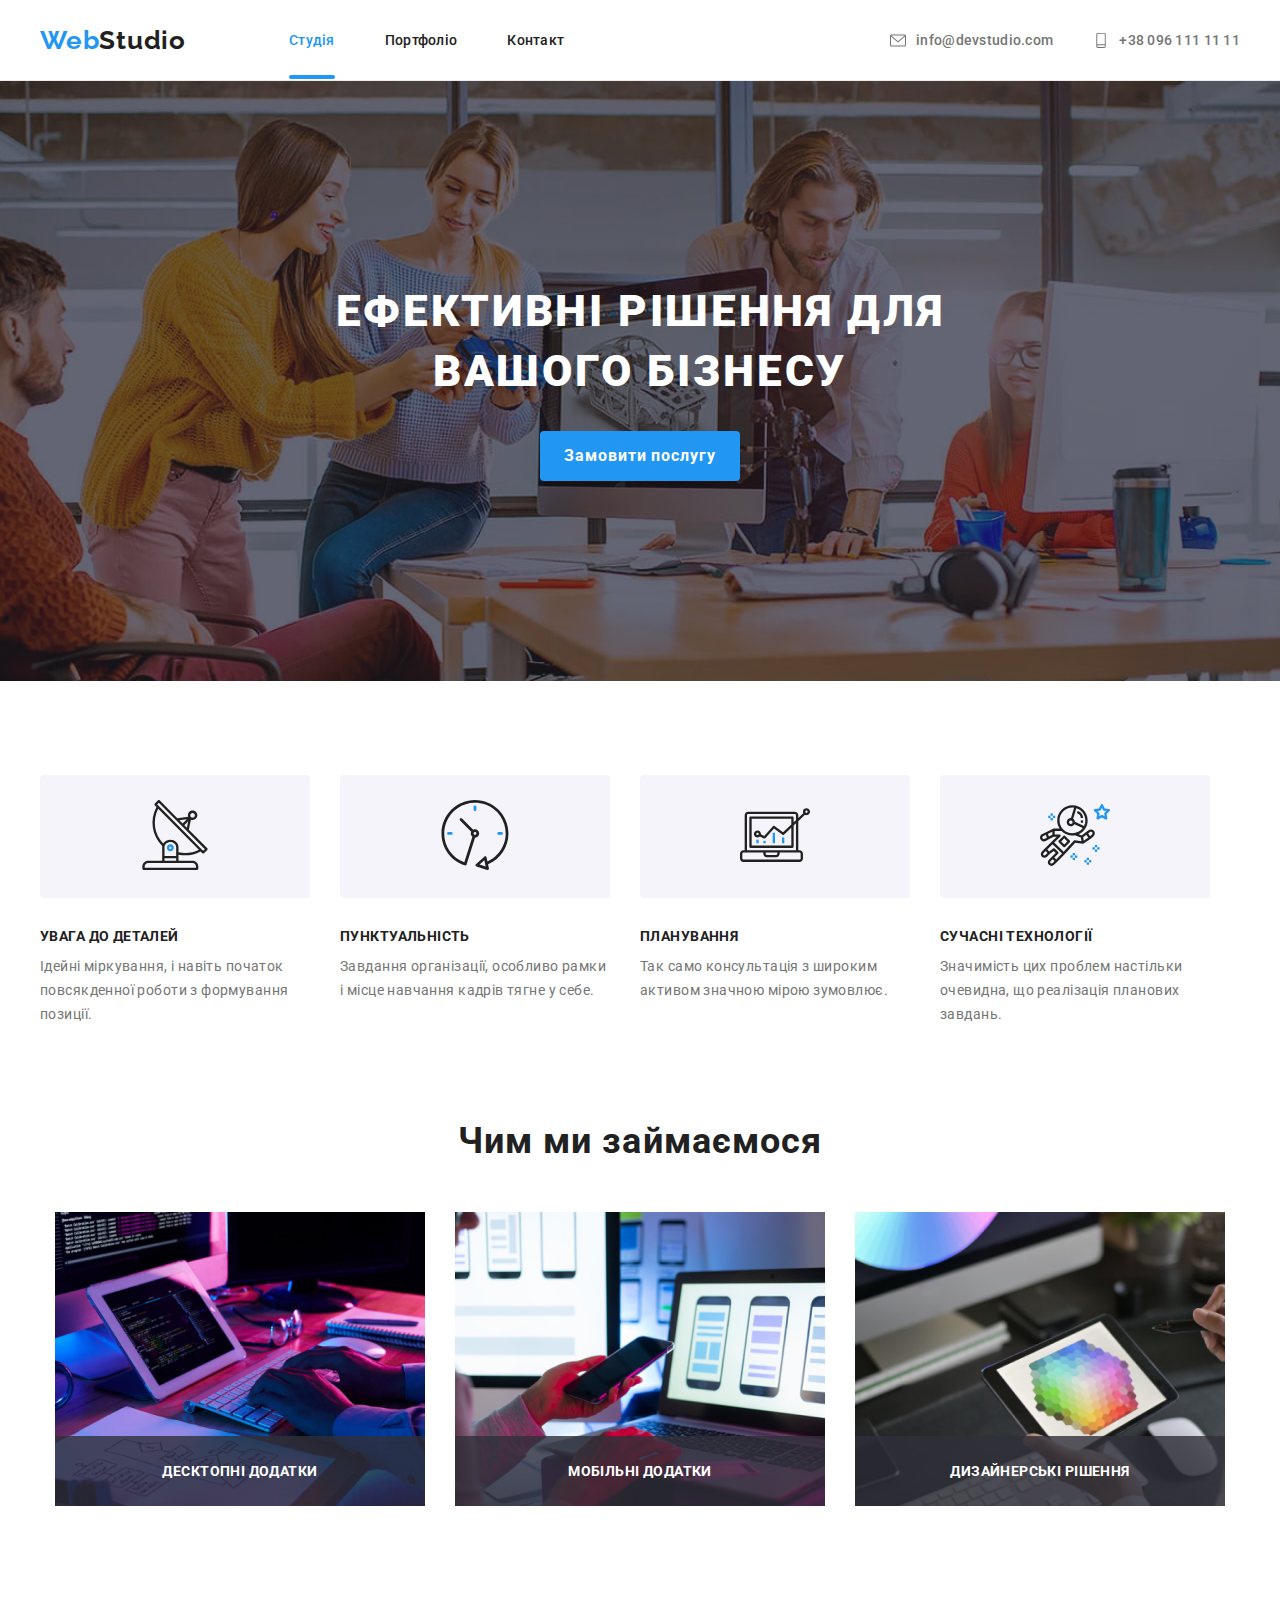
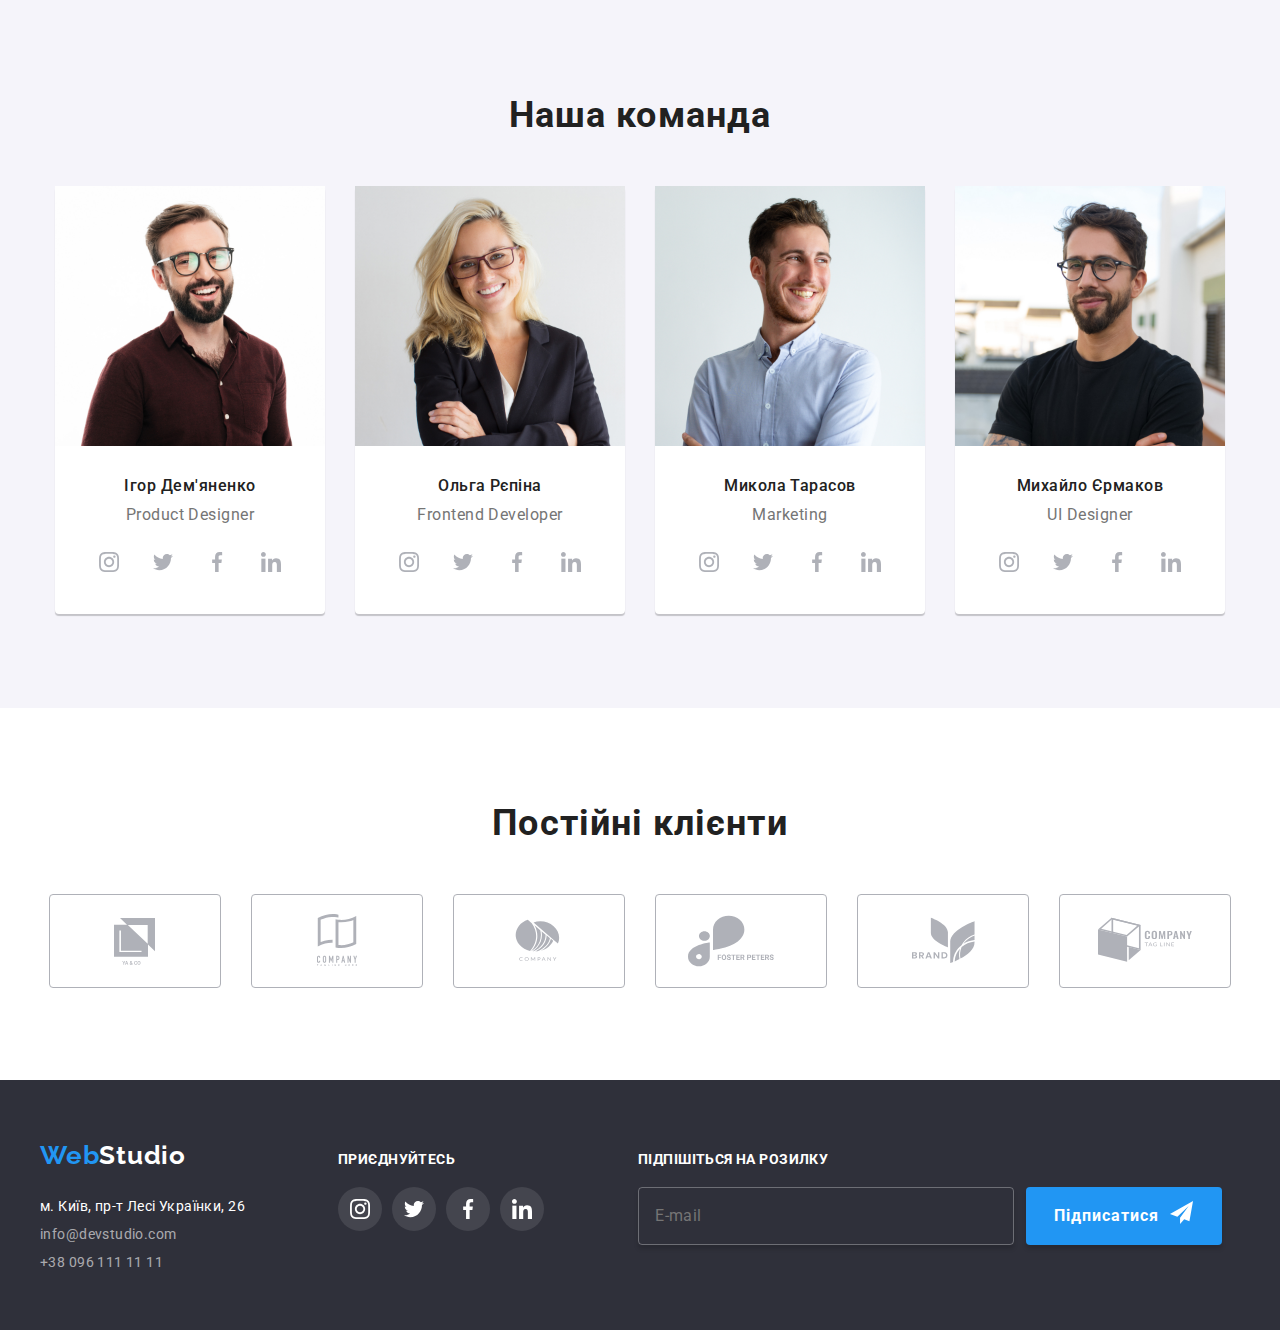
==== index.html @ d2dab4ad "почав кароч робити 8, пока приколи в хедері, але закінчити би остальне" ====
<!DOCTYPE html>
<html lang="uk">
<head>
    <meta charset="UTF-8">
    <meta name="viewport" content="width=device-width">
    <link rel="stylesheet" href="css/style.css">
    <link rel="stylesheet" href="css/modern-normalize.css">
    <link rel="preconnect" href="https://fonts.googleapis.com" />
    <link rel="preconnect" href="https://fonts.gstatic.com" crossorigin />
    <link href="https://fonts.googleapis.com/css2?family=Raleway:wght@700&family=Roboto:wght@400;500;700;900&display=swap" rel="stylesheet"/>
    <title>Web Studio</title>  
</head>
<body>

    <!-- Header -->
    <header class="header">
        <div class="container">
            <a href="index.html" class="logo">
                <span class="logo_blue">Web</span><span>Studio</span>
            </a>
            <nav class="nav">
                <ul class="nav__list">
                    <li class="nav__item">
                        <a class="nav__link_active" href="index.html">Студія</a>
                    </li>
                    <li class="nav__item">
                        <a class="nav__link" href="portfolio.html">Портфоліо</a>
                    </li>
                    <li class="nav__item">
                        <a class="nav__link" href="#">Контакт</a>
                    </li>
                </ul>
            </nav>
            <ul class="contact__list">
                <li class="contact__item">
                    <a class="contact__button" href="mailto:info@devstudio.com">
                        <svg class="contact__logo" width="16" height="16"> 
                            <use href="./images/svg/icons.svg#mail">
                        </svg>
                        info@devstudio.com
                    </a>
                </li>
                <li class="contact__item">
                    <a class="contact__button" href="tel:+380961111111">
                        <svg class="contact__logo" width="16", height="16">
                            <use href="./images/svg/icons.svg#phone">
                        </svg>
                        +38 096 111 11 11
                    </a>
                </li>
            </ul>
        </div>
    </header>

    <!-- Main  -->
    <main>

        <!-- Hero -->
        <section class="hero">
            <div class="container">
                <h1 class="hero__title">Ефективні рішення для вашого бізнесу</h1>
                <button type="button" class="hero__button" data-modal-open>Замовити послугу</button>
            </div>
        </section>

        <!-- About -->
        <section class="about">
            <div class="container">
                <ul class="about__list">
                    <li class="about__item">
                        <div class="icon-box">
                            <svg class="icon-box__icon" width="70" height="70">
                                <use href="./images/svg/icons.svg#antena">
                            </svg>
                        </div>
                        <h3 class="about__title">УВАГА ДО ДЕТАЛЕЙ</h3>
                        <p class="about__text">Ідейні міркування, і навіть початок повсякденної роботи з формування позиції.</p>
                    </li>
                    <li class="about__item">
                         <div class="icon-box">
                            <svg class="icon-box__icon" width="70" height="70">
                                <use href="./images/svg/icons.svg#time">
                            </svg>
                        </div>
                        <h3 class="about__title">ПУНКТУАЛЬНІСТЬ</h3>
                        <p class="about__text">Завдання організації, особливо рамки і місце навчання кадрів тягне у себе.</p>
                    </li>
                    <li class="about__item">
                         <div class="icon-box">
                            <svg class="icon-box__icon" width="70" height="70">
                                <use href="./images/svg/icons.svg#diagram">
                            </svg>
                        </div>
                        <h3 class="about__title">ПЛАНУВАННЯ</h3>
                        <p class="about__text">Так само консультація з широким активом значною мірою зумовлює.</p>
                    </li>
                    <li class="about__item">
                        <div class="icon-box">
                            <svg class="icon-box__icon" width="70" height="70">
                                <use href="./images/svg/icons.svg#astonaut">
                            </svg>
                        </div>
                        <h3 class="about__title">СУЧАСНІ ТЕХНОЛОГІЇ</h3>
                        <p class="about__text">Значимість цих проблем настільки очевидна, що реалізація планових завдань.</p>
                    </li>
                </ul>
            </div>
        </section>

        <!-- Works -->
        <section class="work">
            <div class="container">
                <h2 class="title">Чим ми займаємося</h2>
                <ul class="work__list">
                    <li class="work__card">
                        <img class="work__img" src="images/typing.jpg" alt="Набираєм текст" width="370" height="100%">
                        <p class="work__overlay-text">
                            Десктопні додатки
                        </p>
                    </li>
                    <li class="work__card">
                        <img class="work__img" src="images/phone.jpg" alt="Дивимось в телефон" width="370" height="100%">
                        <p class="work__overlay-text">
                            Мобільні додатки
                        </p>
                    </li>
                    <li class="work__card">
                        <img class="work__img" src="images/color_picker.jpg" alt="Знаєм кольори" width="370" height="100%">
                        <p class="work__overlay-text">
                            Дизайнерські рішення
                        </p>
                    </li>
                </ul>
            </div>
        </section>

        <!-- Workers -->
        <section class="worker">
            <div class="container">
                <h2 class="title">Наша команда</h2>
                <ul class="worker__list">
                    <li class="worker__item">
                        <div class="worker__card">
                            <img class="worker__img" src="images/man.jpg" alt="Ігор Дем'яненко " width="270" height="260">
                            <div class="worker__info">
                                <h3 class="worker__name">Ігор Дем'яненко</h3>
                                <p class="worker__text">Product Designer</p>
                                <ul class="social__list">
                                    <li class="social__item">
                                        <a class="social__link" href="https://instagram.com" rel="nofollow">
                                            <svg class="social__icon" width="20" height="20">
                                                <use href="./images/svg/icons.svg#instagram">
                                            </svg>
                                        </a>
                                    </li>
                                    <li class="social__item">
                                        <a class="social__link" href="https://instagram.com" rel="nofollow">
                                            <svg class="icon_social" width="20" height="20">
                                                <use href="./images/svg/icons.svg#x">
                                            </svg>
                                        </a>
                                    </li>
                                    <li class="social__item">
                                        <a class="social__link" href="https://instagram.com" rel="nofollow">
                                            <svg class="social__icon" width="20" height="20">
                                                <use href="./images/svg/icons.svg#meta">
                                            </svg>
                                        </a>
                                    </li>
                                    <li class="social__item">
                                        <a class="social__link" href="https://instagram.com"  rel="nofollow">
                                            <svg class="social__icon" width="20" height="20">
                                                <use href="./images/svg/icons.svg#linkedin">
                                            </svg>
                                        </a>
                                    </li>
                                </ul>
                            </div>
                        </div>
                    </li>
                    <li class="worker__item">
                        <div class="worker__card">
                            <img class="worker__img" src="images/woman.jpg" alt="Ольга Рєпіна" width="270" height="260">
                            <div class="worker__info">
                                <h3 class="worker__name">Ольга Рєпіна</h3>
                                <p class="worker__text">Frontend Developer</p>
                                <ul class="social__list">
                                    <li class="social__item">
                                        <a class="social__link" href="https://instagram.com" rel="nofollow">
                                            <svg class="social__icon" width="20" height="20">
                                                <use href="./images/svg/icons.svg#instagram">
                                            </svg>
                                        </a>
                                    </li>
                                    <li class="social__item">
                                        <a class="social__link" href="https://instagram.com" rel="nofollow">
                                            <svg class="icon_social" width="20" height="20">
                                                <use href="./images/svg/icons.svg#x">
                                            </svg>
                                        </a>
                                    </li>
                                    <li class="social__item">
                                        <a class="social__link" href="https://instagram.com" rel="nofollow">
                                            <svg class="social__icon" width="20" height="20">
                                                <use href="./images/svg/icons.svg#meta">
                                            </svg>
                                        </a>
                                    </li>
                                    <li class="social__item">
                                        <a class="social__link" href="https://instagram.com"  rel="nofollow">
                                            <svg class="social__icon" width="20" height="20">
                                                <use href="./images/svg/icons.svg#linkedin">
                                            </svg>
                                        </a>
                                    </li>
                                </ul>
                            </div>
                        </div>
                    </li>
                    <li class="worker__item">
                        <div class="worker__card">
                            <img class="worker__img" src="./images/irish_man.jpg" alt="Микола Тарасов" width="270" height="260">
                            <div class="worker__info">
                                <h3 class="worker__name">Микола Тарасов</h3>
                                <p class="worker__text">Marketing</p>
                                <ul class="social__list">
                                    <li class="social__item">
                                        <a class="social__link" href="https://instagram.com" rel="nofollow">
                                            <svg class="social__icon" width="20" height="20">
                                                <use href="./images/svg/icons.svg#instagram">
                                            </svg>
                                        </a>
                                    </li>
                                    <li class="social__item">
                                        <a class="social__link" href="https://instagram.com" rel="nofollow">
                                            <svg class="icon_social" width="20" height="20">
                                                <use href="./images/svg/icons.svg#x">
                                            </svg>
                                        </a>
                                    </li>
                                    <li class="social__item">
                                        <a class="social__link" href="https://instagram.com" rel="nofollow">
                                            <svg class="social__icon" width="20" height="20">
                                                <use href="./images/svg/icons.svg#meta">
                                            </svg>
                                        </a>
                                    </li>
                                    <li class="social__item">
                                        <a class="social__link" href="https://instagram.com"  rel="nofollow">
                                            <svg class="social__icon" width="20" height="20">
                                                <use href="./images/svg/icons.svg#linkedin">
                                            </svg>
                                        </a>
                                    </li>
                                </ul>
                            </div>
                        </div>
                    </li>
                    <li class="worker__item">
                        <div class="worker__card">
                            <img class="worker__img" src="images/italian_man.jpg" alt="Михайло Єрмаков" width="270" height="260">
                            <div class="worker__info">
                                <h3 class="worker__name">Михайло Єрмаков</h3>
                                <p class="worker__text">UI Designer</p>
                                <ul class="social__list">
                                    <li class="social__item">
                                        <a class="social__link" href="https://instagram.com" rel="nofollow">
                                            <svg class="social__icon" width="20" height="20">
                                                <use href="./images/svg/icons.svg#instagram">
                                            </svg>
                                        </a>
                                    </li>
                                    <li class="social__item">
                                        <a class="social__link" href="https://instagram.com" rel="nofollow">
                                            <svg class="icon_social" width="20" height="20">
                                                <use href="./images/svg/icons.svg#x">
                                            </svg>
                                        </a>
                                    </li>
                                    <li class="social__item">
                                        <a class="social__link" href="https://instagram.com" rel="nofollow">
                                            <svg class="social__icon" width="20" height="20">
                                                <use href="./images/svg/icons.svg#meta">
                                            </svg>
                                        </a>
                                    </li>
                                    <li class="social__item">
                                        <a class="social__link" href="https://instagram.com"  rel="nofollow">
                                            <svg class="social__icon" width="20" height="20">
                                                <use href="./images/svg/icons.svg#linkedin">
                                            </svg>
                                        </a>
                                    </li>
                                </ul>
                            </div>
                        </div>
                    </li>
                </ul>
            </div>
        </section>

        <!-- Client -->
        <section class="client">
            <div class="container">
                <h2 class="title">Постійні клієнти</h2>
                <ul class="client__list">
                    <li class="client__card">
                        <a class="client__box" href="#">
                            <svg class="client__logo" width="106" height="60">
                                <use href="./images/svg/icons.svg#logo_ya_and_co">
                            </svg>
                        </a>
                    </li>
                    <li class="client__card">
                        <a class="client__box" href="#">
                            <svg class="client__logo" width="106" height="60">
                                <use href="./images/svg/icons.svg#logo_company_tagline_here">
                            </svg>
                        </a>
                    </li>
                    <li class="client__card">
                        <a class="client__box" href="#">
                            <svg class="client__logo"  width="106" height="60">
                                <use href="./images/svg/icons.svg#logo_company">
                            </svg>
                        </a>
                    </li>
                    <li class="client__card">
                        <a class="client__box" href="#">
                            <svg class="client__logo"  width="106" height="60">
                                <use href="./images/svg/icons.svg#logo_foster_peters">
                            </svg>
                        </a>
                    </li>
                    <li class="client__card">
                        <a class="client__box" href="#">
                            <svg class="client__logo"  width="106" height="60">
                                <use href="./images/svg/icons.svg#logo_brand">
                             </svg>
                        </a>
                    </li>
                    <li class="client__card">
                        <a class="client__box" href="#">
                            <svg class="client__logo"  width="106" height="60">
                                <use href="./images/svg/icons.svg#logo_company_tag_line">
                             </svg>
                        </a>
                    </li>
                </ul>
            </div>
        </section>
    </main>

    <!-- Footer -->
    <footer class="footer">
        <div class="container">
            <div class="info">
                <a href="index.html" class="logo">
                    <span class="logo_blue">Web</span><span class="logo_white">Studio</span>
                </a>
                <address class="info__box">
                    <ul class="info__list">
                        <li class="info__items">
                            <a class="address__link" rel="nofollow" href="https://goo.gl/maps/qWS8BV7t2WGqXTAa9">м. Київ, пр-т Лесі Українки, 26</a>
                        </li>
                        <li class="info__items">
                            <a class="mailtel__link" href="mailto:info@devstudio.com">info@devstudio.com</a>
                        </li>
                        <li class="info__items">
                            <a class="mailtel__link" href="tel:+380961111111">+38 096 111 11 11</a>
                        </li>
                    </ul>
                </address>
            </div>
            <div class="social">
                <p class="footer__title">Приєднуйтесь</p>
                <ul class="social__list social__list_g10">
                    <li class="social__item">
                        <a class="social__link social__link_dark" href="https://instagram.com" rel="nofollow">
                            <svg class="social__icon" width="20" height="20">
                                <use href="./images/svg/icons.svg#instagram">
                            </svg>
                        </a>
                    </li>
                    <li class="social__item">
                        <a class="social__link social__link_dark" href="https://instagram.com" rel="nofollow">
                            <svg class="icon_social" width="20" height="20">
                                <use href="./images/svg/icons.svg#x">
                            </svg>
                        </a>
                    </li>
                    <li class="social__item">
                        <a class="social__link social__link_dark" href="https://instagram.com" rel="nofollow">
                            <svg class="social__icon" width="20" height="20">
                                <use href="./images/svg/icons.svg#meta">
                            </svg>
                        </a>
                    </li>
                    <li class="social__item">
                        <a class="social__link social__link_dark" href="https://instagram.com"  rel="nofollow">
                            <svg class="social__icon" width="20" height="20">
                                <use href="./images/svg/icons.svg#linkedin">
                            </svg>
                        </a>
                    </li>
                </ul>
            </div>
            <div class="footer__form-box">
                <p class="footer__title">Підпішіться на розилку</p>
                <form class="footer__form">
                    <input type="email" class="footer__input" required placeholder="E-mail">
                    <button type="submit" class="footer__button">
                        Підписатися
                        <svg class="button__icon" width="25" height="24">
                            <use href="./images/svg/icons.svg#telegram">
                        </svg>
                    </button>
                </form>
            </div>
        </div>
    </footer>

    <!-- Modal -->
    <div class="backdrop is-hidden" data-modal>
        <div class="modal-window no-scroll">
            <button type="button" class="close-button" data-modal-close>
                <svg class="close-button__icon">
                    <use href="./images/svg/icons.svg#close"></use>
                </svg>
            </button>
            <h2 class="form__h2">Залиште свої дані, ми вам передзвонимо</h2>
            <form class="form">
                <label class="form__label">
                    <p class="form__text">Ім'я</p>
                    <input type="text" class="form__input" required>
                    <svg class="form__icon" fill="currentColor" width="18" height="18">
                        <use href="./images/svg/icons.svg#person">
                    </svg>
                </label>
                <label class="form__label">
                    <p class="form__text">Телефон</p>
                    <input type="tel" class="form__input" required>
                    <svg  class="form__icon" fill="black" width="18" height="18">
                        <use href="./images/svg/icons.svg#icon_tel">
                    </svg>
                </label>
                <label class="form__label">
                    <p class="form__text">Пошта</p>
                    <input type="email" class="form__input" required>
                    <svg  class="form__icon" fill="currentColor" width="18" height="18" class="form_svg">
                        <use href="./images/svg/icons.svg#icon_mail">
                    </svg>
                </label>
                <label class="form__label">
                    <p class="form__text">Коментар</p>
                    <textarea name="" id="" class="form__textarea"  cols="30" rows="10" required placeholder="Введіть текст"></textarea>
                </label>
                <div class="checkbox">
                    <input type="checkbox" id="myCheckbox" name="myCheckbox" class="checkbox__input">
                    <label for="myCheckbox" class="checkbox__label">
                        <span class="checkbox__text">
                            Погоджуюся з розсилкою та приймаю <a href="#" class="checkbox__link">Умови договору</a>
                        </span>
                    </label>
                </div>
                <div class="form__button-box">
                    <button type="submit" class="form__button">Відправити</button>
                </div>
            </form>
        </div>
    </div>
    <script src="./js/modal.js"></script>
</body>
</html>
---- css/style.css ----
@charset "UTF-8";
.hide {
  display: none;
}

.active {
  background: #2196f3;
  color: #fff;
  -webkit-box-shadow: 0px 2px 2px rgba(0, 0, 0, 0.12);
          box-shadow: 0px 2px 2px rgba(0, 0, 0, 0.12);
  cursor: pointer;
}

a,
ul,
body,
h3,
h2,
p,
li,
svg {
  margin: 0;
  padding: 0;
}

body {
  font-family: "Roboto", sans-serif;
  font-style: normal;
  line-height: normal;
  font-size: 14px;
  background-color: white;
  margin: 0;
  padding: 0;
}

ul,
a,
address {
  list-style: none;
  text-decoration: none;
  font-style: normal;
}

img {
  display: block;
}

.container {
  width: 1200px;
  padding: 0 15px;
  margin: 0 auto;
}

.title {
  color: #212121;
  font-size: 36px;
  font-weight: 700;
  line-height: normal;
  letter-spacing: 1.08px;
  word-wrap: break-word;
  font-family: "Roboto", sans-serif;
  margin: 0;
  margin-bottom: 50px;
}

@media (max-width: 768px) {
  .container {
    width: 736px;
    margin: 0;
    padding: 0 15px;
  }
}
@media (max-width: 450px) {
  .container {
    width: 450px;
  }
}
.social__list {
  display: -webkit-box;
  display: -ms-flexbox;
  display: flex;
  width: 100%;
  -webkit-box-pack: justify;
      -ms-flex-pack: justify;
          justify-content: space-between;
  margin-top: 16px;
  -ms-flex-wrap: wrap;
      flex-wrap: wrap;
}
.social__list_g10 {
  gap: 10px;
}
.social__item {
  height: 44px;
  width: 44px;
}
.social__link {
  display: -webkit-box;
  display: -ms-flexbox;
  display: flex;
  -webkit-box-pack: center;
      -ms-flex-pack: center;
          justify-content: center;
  -webkit-box-align: center;
      -ms-flex-align: center;
          align-items: center;
  border-radius: 50%;
  width: 100%;
  height: 100%;
  color: #afb1b8;
  fill: currentColor;
  -webkit-transition: color 0.5s, background-color 0.5s;
  transition: color 0.5s, background-color 0.5s;
}
.social__link_dark {
  background: rgba(255, 255, 255, 0.1);
  color: #fff;
  fill: currentColor;
  -webkit-transition: color 0.5s, background-color 0.5s;
  transition: color 0.5s, background-color 0.5s;
}
.social__link:hover, .social__link:focus {
  color: #fff;
  fill: currentColor;
  background-color: #188ce8;
}

.logo {
  color: #212121;
  font-size: 26px;
  font-weight: 700;
  line-height: normal;
  letter-spacing: 0.78px;
  word-wrap: break-word;
  font-family: "Roboto", sans-serif;
  font-family: "Raleway", sans-serif;
}
.logo_blue {
  color: #2196f3;
}
.logo_black {
  color: #000;
}
.logo_white {
  color: #fff;
}

.header {
  height: 80px;
  display: -webkit-box;
  display: -ms-flexbox;
  display: flex;
  -webkit-box-align: center;
      -ms-flex-align: center;
          align-items: center;
  border-bottom: 1px solid #ececec;
}
.header .container {
  display: -webkit-box;
  display: -ms-flexbox;
  display: flex;
  -webkit-box-align: center;
      -ms-flex-align: center;
          align-items: center;
}
.header .logo {
  margin-bottom: 0;
}

.nav {
  margin-left: 93px;
}
.nav__list {
  display: -webkit-box;
  display: -ms-flexbox;
  display: flex;
  padding: 0;
  gap: 50px;
  padding-left: 10px;
  -ms-flex-wrap: wrap;
      flex-wrap: wrap;
}
.nav__link {
  color: #212121;
  font-size: 14px;
  font-weight: 500;
  line-height: normal;
  letter-spacing: 0.28px;
  word-wrap: break-word;
  font-family: "Roboto", sans-serif;
  -webkit-transition: color 0.5s;
  transition: color 0.5s;
}
.nav__link:hover, .nav__link:focus {
  color: #2196f3;
}
.nav__link_active {
  position: relative;
  color: #2196f3;
  font-size: 14px;
  font-weight: 500;
  line-height: normal;
  letter-spacing: 0.28px;
  word-wrap: break-word;
  font-family: "Roboto", sans-serif;
}
.nav__link_active::after {
  content: "";
  display: block;
  bottom: -31px;
  border-radius: 2px;
  left: 0;
  width: 100%;
  height: 4px;
  background-color: #2196f3;
  position: absolute;
}

.contact__list {
  display: -webkit-box;
  display: -ms-flexbox;
  display: flex;
  margin-left: auto;
  gap: 40px;
  -ms-flex-wrap: wrap;
      flex-wrap: wrap;
}
.contact__button {
  color: #757575;
  font-size: 14px;
  font-weight: 500;
  line-height: normal;
  letter-spacing: 0.28px;
  word-wrap: break-word;
  font-family: "Roboto", sans-serif;
  display: -webkit-box;
  display: -ms-flexbox;
  display: flex;
  -webkit-box-align: center;
      -ms-flex-align: center;
          align-items: center;
  -webkit-transition: color 0.5s;
  transition: color 0.5s;
  white-space: nowrap;
}
.contact__button:hover, .contact__button:focus {
  color: #2196f3;
}
.contact__logo {
  fill: currentColor;
  margin-right: 10px;
}

@media (max-width: 768px) {
  .nav {
    margin-left: 75px;
    margin-right: 80px;
  }
  .nav__list {
    padding: 0;
    -ms-flex-wrap: nowrap;
        flex-wrap: nowrap;
  }
  .nav__link_active::after {
    bottom: -32px;
  }
  .contact__list {
    gap: 10px;
  }
}
.footer {
  background-color: #2f303a;
  color: #fff;
}
.footer .logo {
  display: inline-block;
  margin-bottom: 28px;
}
.footer .container {
  display: -webkit-box;
  display: -ms-flexbox;
  display: flex;
  padding-top: 60px;
  padding-bottom: 60px;
  -webkit-box-align: baseline;
      -ms-flex-align: baseline;
          align-items: baseline;
  -ms-flex-wrap: wrap;
      flex-wrap: wrap;
}
.footer__title {
  color: white;
  font-size: 14px;
  font-weight: 700;
  line-height: normal;
  letter-spacing: 0.42px;
  word-wrap: break-word;
  font-family: "Roboto", sans-serif;
  text-transform: uppercase;
  margin-bottom: 20px;
}
.footer__form-box {
  margin-left: 94px;
}
.footer__form {
  display: -webkit-box;
  display: -ms-flexbox;
  display: flex;
  -ms-flex-wrap: wrap;
      flex-wrap: wrap;
}
.footer__input {
  color: rgba(255, 255, 255, 0.6);
  font-size: 16px;
  font-weight: 400;
  line-height: 20px;
  letter-spacing: 0.48px;
  word-wrap: break-word;
  font-family: "Roboto", sans-serif;
  width: 358px;
  background: rgba(33, 150, 243, 0);
  -webkit-box-shadow: 0px 4px 4px rgba(0, 0, 0, 0.15);
          box-shadow: 0px 4px 4px rgba(0, 0, 0, 0.15);
  border-radius: 4px;
  border: 1px rgba(255, 255, 255, 0.3) solid;
  padding: 16px 0px 16px 16px;
}
.footer__button {
  background: #2196f3;
  height: 100%;
  text-decoration: none;
  -webkit-box-shadow: 0px 4px 4px rgba(0, 0, 0, 0.15);
          box-shadow: 0px 4px 4px rgba(0, 0, 0, 0.15);
  border-radius: 4px;
  border: none;
  cursor: pointer;
  color: white;
  font-size: 16px;
  font-weight: 700;
  line-height: 30px;
  letter-spacing: 0.96px;
  word-wrap: break-word;
  font-family: "Roboto", sans-serif;
  padding: 14px 28px;
  margin-left: 12px;
  display: -webkit-box;
  display: -ms-flexbox;
  display: flex;
  -webkit-box-pack: center;
      -ms-flex-pack: center;
          justify-content: center;
}

.info {
  margin-right: 93px;
}
.info__items:not(:last-child) {
  margin-bottom: 12px;
}

.mailtel__link {
  color: rgba(255, 255, 255, 0.6);
  font-size: 14px;
  font-weight: 400;
  line-height: 16px;
  letter-spacing: 0.42px;
  word-wrap: break-word;
  font-family: "Roboto", sans-serif;
}

.address__link {
  color: white;
  font-size: 14px;
  font-weight: 400;
  line-height: 16px;
  letter-spacing: 0.42px;
  word-wrap: break-word;
  font-family: "Roboto", sans-serif;
}

.button__icon {
  margin-left: 10px;
}

.about {
  padding-top: 94px;
  padding-bottom: 94px;
}
.about__list {
  -ms-flex-wrap: wrap;
      flex-wrap: wrap;
  gap: 30px;
  display: -webkit-box;
  display: -ms-flexbox;
  display: flex;
}
.about__item {
  max-width: 270px;
}
.about__title {
  color: #212121;
  font-size: 14px;
  font-weight: 700;
  line-height: normal;
  letter-spacing: 0.42px;
  word-wrap: break-word;
  font-family: "Roboto", sans-serif;
  text-transform: uppercase;
  margin-bottom: 10px;
}
.about__text {
  color: #757575;
  font-size: 14px;
  font-weight: 400;
  line-height: 24px;
  letter-spacing: 0.42px;
  word-wrap: break-word;
  font-family: "Roboto", sans-serif;
}

.icon-box {
  background-color: #f5f4fa;
  max-height: 120px;
  border-radius: 4px;
  padding: 25px 100px;
  margin-bottom: 30px;
}

@media (max-width: 768px) {
  .about__item {
    max-width: 350px;
  }
  .icon-box {
    padding: 25px 142px;
  }
}
.client {
  text-align: center;
  padding: 94px 0;
  margin: 0;
}
.client__list {
  display: -webkit-box;
  display: -ms-flexbox;
  display: flex;
  width: 100%;
  -webkit-box-pack: center;
      -ms-flex-pack: center;
          justify-content: center;
  gap: 30px;
  -ms-flex-wrap: wrap;
      flex-wrap: wrap;
}
.client__card {
  max-height: 92px;
}
.client__box {
  border-radius: 4px;
  border: 1px #afb1b8 solid;
  display: inline-block;
  color: #afb1b8;
  fill: currentColor;
  -webkit-transition: color 0.5s, border 0.5s;
  transition: color 0.5s, border 0.5s;
  height: 100%;
}
.client__box:hover, .client__box:focus {
  color: #2196f3;
  fill: currentColor;
  border: 1px #2196f3 solid;
}
.client__logo {
  -webkit-box-sizing: border-box;
          box-sizing: border-box;
  width: 100%;
  height: 100%;
  padding: 16px 32px;
  color: var(--icon);
  fill: currentColor;
  -webkit-transition: color 0.5s, border 0.5s;
  transition: color 0.5s, border 0.5s;
}
.client__logo:hover, .client__logo:focus {
  color: #1c81d4;
  fill: currentColor;
}

@media (max-width: 768px) {
  .client__list {
    gap: 22px;
  }
  .client__logo {
    padding: 16px 60px;
  }
}
.hero {
  background-image: -webkit-gradient(linear, left top, left bottom, from(rgba(47, 48, 58, 0.4)), to(rgba(47, 48, 58, 0.4))), url(../images/main_section_background.jpg);
  background-image: linear-gradient(rgba(47, 48, 58, 0.4), rgba(47, 48, 58, 0.4)), url(../images/main_section_background.jpg);
  background-size: cover;
  background-position: center;
  background-repeat: no-repeat;
  height: 600px;
  display: -webkit-box;
  display: -ms-flexbox;
  display: flex;
  -webkit-box-align: center;
      -ms-flex-align: center;
          align-items: center;
  text-align: center;
}
.hero__title {
  color: white;
  font-size: 44px;
  font-weight: 900;
  line-height: 60px;
  letter-spacing: 2.64px;
  word-wrap: break-word;
  font-family: "Roboto", sans-serif;
  margin: auto;
  text-transform: uppercase;
  max-width: 696px;
}
.hero__button {
  background: #2196f3;
  height: 100%;
  text-decoration: none;
  -webkit-box-shadow: 0px 4px 4px rgba(0, 0, 0, 0.15);
          box-shadow: 0px 4px 4px rgba(0, 0, 0, 0.15);
  border-radius: 4px;
  border: none;
  cursor: pointer;
  color: white;
  font-size: 16px;
  font-weight: 700;
  line-height: 30px;
  letter-spacing: 0.96px;
  word-wrap: break-word;
  font-family: "Roboto", sans-serif;
  padding: 10px 24px;
  margin-top: 30px;
  -webkit-transition: 0.5s background, color 0.5s;
  transition: 0.5s background, color 0.5s;
}
.hero__button:hover, .hero__button:focus {
  background: #1c81d4;
}

@media (max-width: 768px) {
  .hero {
    height: 400px;
  }
}
.worker {
  text-align: center;
  background-color: #f5f4fa;
  padding: 0;
  margin: 0;
  padding-bottom: 94px;
  padding-top: 94px;
}
.worker__list {
  display: -webkit-box;
  display: -ms-flexbox;
  display: flex;
  -webkit-box-pack: center;
      -ms-flex-pack: center;
          justify-content: center;
  gap: 30px;
  -ms-flex-wrap: wrap;
      flex-wrap: wrap;
}
.worker__card {
  background-color: #fff;
  -webkit-box-shadow: 0px 2px 1px rgba(0, 0, 0, 0.2);
          box-shadow: 0px 2px 1px rgba(0, 0, 0, 0.2);
  border-radius: 4px;
}
.worker__img {
  margin-bottom: 30px;
}
.worker__info {
  padding: 0 32px 30px;
}
.worker__name {
  color: #212121;
  font-size: 16px;
  font-weight: 500;
  line-height: normal;
  letter-spacing: 0.48px;
  word-wrap: break-word;
  font-family: "Roboto", sans-serif;
  margin-bottom: 10px;
}
.worker__text {
  color: #757575;
  font-size: 16px;
  font-weight: 400;
  line-height: normal;
  letter-spacing: 0.48px;
  word-wrap: break-word;
  font-family: "Roboto", sans-serif;
  margin: 0;
}

.work {
  text-align: center;
  padding-bottom: 94px;
}
.work__list {
  display: -webkit-box;
  display: -ms-flexbox;
  display: flex;
  gap: 30px;
  -webkit-box-pack: center;
      -ms-flex-pack: center;
          justify-content: center;
  -ms-flex-wrap: wrap;
      flex-wrap: wrap;
}
.work__card {
  position: relative;
}
.work__overlay-text {
  color: white;
  font-size: 14px;
  font-weight: 700;
  line-height: normal;
  letter-spacing: 0.42px;
  word-wrap: break-word;
  font-family: "Roboto", sans-serif;
  text-transform: uppercase;
  position: absolute;
  bottom: 0;
  left: 0;
  width: 100%;
  height: 70px;
  background: rgba(47, 48, 58, 0.8);
  display: -webkit-box;
  display: -ms-flexbox;
  display: flex;
  -webkit-box-pack: center;
      -ms-flex-pack: center;
          justify-content: center;
  -webkit-box-align: center;
      -ms-flex-align: center;
          align-items: center;
}

.backdrop {
  position: fixed;
  top: 0;
  left: 0;
  width: 100%;
  height: 100%;
  background-color: rgba(0, 0, 0, 0.2);
  opacity: 1;
  -webkit-transition-duration: 250ms;
          transition-duration: 250ms;
  -webkit-transition-timing-function: cubic-bezier(0.4, 0, 0.2, 1);
          transition-timing-function: cubic-bezier(0.4, 0, 0.2, 1);
  z-index: 1;
}
.backdrop.is-hidden {
  opacity: 0;
  pointer-events: none;
}
.backdrop.no-scroll {
  overflow: hidden;
}

.modal-window {
  position: absolute;
  top: 50%;
  left: 50%;
  -webkit-transform: translate(-50%, -50%);
          transform: translate(-50%, -50%);
  padding: 40px;
  min-width: 528px;
  background-color: #fff;
  opacity: 1;
  border-radius: 4px;
  -webkit-box-shadow: 0px 2px 1px 0px rgba(0, 0, 0, 0.2), 0px 1px 1px 0px rgba(0, 0, 0, 0.14), 0px 1px 3px 0px rgba(0, 0, 0, 0.12);
          box-shadow: 0px 2px 1px 0px rgba(0, 0, 0, 0.2), 0px 1px 1px 0px rgba(0, 0, 0, 0.14), 0px 1px 3px 0px rgba(0, 0, 0, 0.12);
  -webkit-transition-duration: 250ms;
          transition-duration: 250ms;
  -webkit-transition-timing-function: cubic-bezier(0.4, 0, 0.2, 1);
          transition-timing-function: cubic-bezier(0.4, 0, 0.2, 1);
}

.close-button {
  display: -webkit-box;
  display: -ms-flexbox;
  display: flex;
  position: absolute;
  top: 8px;
  right: 8px;
  width: 30px;
  height: 30px;
  -webkit-box-align: center;
      -ms-flex-align: center;
          align-items: center;
  border-radius: 50%;
  background-color: #fff;
  border: 1px solid rgba(0, 0, 0, 0.1);
  cursor: pointer;
}
.close-button__icon {
  width: 18px;
  height: 18px;
  fill: #000;
  -webkit-transition: fill 0.5s;
  transition: fill 0.5s;
}
.close-button:hover .close-button__icon, .close-button:focus .close-button__icon {
  fill: #2196f3;
}

.form {
  display: -webkit-box;
  display: -ms-flexbox;
  display: flex;
  -ms-flex-wrap: wrap;
      flex-wrap: wrap;
  -webkit-box-orient: vertical;
  -webkit-box-direction: normal;
      -ms-flex-direction: column;
          flex-direction: column;
}
.form__h2 {
  color: #212121;
  font-size: 20px;
  font-weight: 700;
  line-height: normal;
  letter-spacing: 0.6px;
  word-wrap: break-word;
  font-family: "Roboto", sans-serif;
  margin-bottom: 12px;
}
.form__label {
  color: #757575;
  font-size: 12px;
  font-weight: 400;
  line-height: normal;
  letter-spacing: 0.12px;
  word-wrap: break-word;
  font-family: "Roboto", sans-serif;
  margin-bottom: 10px;
  position: relative;
}
.form__input {
  width: 100%;
  height: 100%;
  border-radius: 4px;
  border: 1px rgba(33, 33, 33, 0.2) solid;
  padding: 11px 0px 11px 30px;
}
.form__input:hover, .form__input:focus {
  outline: 1px #2196f3 solid;
}
.form__input:focus + .form__icon, .form__input:hover + .form__icon {
  -webkit-transition: 300ms;
  transition: 300ms;
  color: #2196f3;
}
.form__icon {
  position: absolute;
  color: #212121;
  fill: currentColor;
  top: 28px;
  left: 10px;
}
.form__text:not(:last-child) {
  margin-bottom: 4px;
}
.form__textarea {
  color: black;
  font-size: 12px;
  font-weight: 400;
  line-height: normal;
  letter-spacing: 0.12px;
  word-wrap: break-word;
  font-family: "Roboto", sans-serif;
  height: 120px;
  width: 100%;
  border-radius: 4px;
  border: 1px rgba(33, 33, 33, 0.2) solid;
  padding: 11px 12px;
  resize: none;
}
.form__textarea:hover, .form__textarea:focus {
  outline: 1px #2196f3 solid;
}
.form__button-box {
  display: inline-block;
  text-align: center;
}
.form__button {
  color: white;
  font-size: 16px;
  font-weight: 700;
  line-height: 30px;
  letter-spacing: 0.96px;
  word-wrap: break-word;
  font-family: "Roboto", sans-serif;
  background: #2196f3;
  height: 100%;
  text-decoration: none;
  -webkit-box-shadow: 0px 4px 4px rgba(0, 0, 0, 0.15);
          box-shadow: 0px 4px 4px rgba(0, 0, 0, 0.15);
  border-radius: 4px;
  border: none;
  cursor: pointer;
  padding: 10px 52px;
}
.form__button:hover, .form__button:focus {
  background: #1c81d4;
}

.checkbox {
  padding-top: 20px;
  padding-bottom: 30px;
  padding-left: 15px;
  display: -webkit-box;
  display: -ms-flexbox;
  display: flex;
  -webkit-box-align: center;
      -ms-flex-align: center;
          align-items: center;
  gap: 9px;
}
.checkbox__input {
  -webkit-appearance: none;
     -moz-appearance: none;
          appearance: none;
  border: #212121 1px solid;
  height: 15px;
  width: 16px;
  border-radius: 2px;
  -webkit-transition-duration: 0.5s;
          transition-duration: 0.5s;
}
.checkbox__input:checked {
  background: #2196f3;
  border: none;
}
.checkbox__input:checked::before {
  content: "✔";
  color: white;
  margin-left: -2px;
}
.checkbox__text {
  color: #757575;
  font-size: 14px;
  font-weight: 400;
  line-height: 24px;
  letter-spacing: 0.42px;
  word-wrap: break-word;
  font-family: "Roboto", sans-serif;
}
.checkbox__link {
  color: #2196f3;
  font-size: 14px;
  font-weight: 400;
  line-height: 24px;
  letter-spacing: 0.42px;
  word-wrap: break-word;
  font-family: "Roboto", sans-serif;
  text-decoration: underline;
}

.portfolio {
  padding-top: 94px;
  padding-bottom: 94px;
}
.portfolio__list {
  list-style: none;
  display: -webkit-box;
  display: -ms-flexbox;
  display: flex;
  -ms-flex-wrap: wrap;
      flex-wrap: wrap;
  gap: 30px;
  -webkit-box-pack: center;
      -ms-flex-pack: center;
          justify-content: center;
}

.card {
  max-width: 370px;
  border: 1px solid #eee;
  -webkit-transition: -webkit-box-shadow 0.5s;
  transition: -webkit-box-shadow 0.5s;
  transition: box-shadow 0.5s;
  transition: box-shadow 0.5s, -webkit-box-shadow 0.5s;
}
.card:hover, .card:focus {
  -webkit-box-shadow: 1px 4px 6px rgba(0, 0, 0, 0.16);
          box-shadow: 1px 4px 6px rgba(0, 0, 0, 0.16);
}
.card:hover .overlay, .card:focus .overlay {
  -webkit-transform: translateY(0);
          transform: translateY(0);
}
.card__image-container {
  position: relative;
  display: inline-block;
  overflow: hidden;
}

.overlay {
  position: absolute;
  top: 0;
  left: 0;
  -webkit-transform: translateY(101%);
          transform: translateY(101%);
  -webkit-transition-timing-function: cubic-bezier(0.4, 0, 0.2, 1);
          transition-timing-function: cubic-bezier(0.4, 0, 0.2, 1);
  -webkit-transition-duration: 250ms;
          transition-duration: 250ms;
  opacity: 0.9;
  -webkit-transition-property: -webkit-transform;
  transition-property: -webkit-transform;
  transition-property: transform;
  transition-property: transform, -webkit-transform;
  background-color: #2196f3;
}
.overlay__text {
  color: white;
  font-size: 18px;
  font-weight: 400;
  line-height: 28px;
  letter-spacing: 0.54px;
  word-wrap: break-word;
  font-family: "Roboto", sans-serif;
  padding: 64px 24px;
  opacity: 0.9;
}

.card-text {
  padding: 20px 24px;
}
.card-text__title {
  color: #212121;
  font-size: 18px;
  font-weight: 700;
  line-height: 36px;
  letter-spacing: 1.08px;
  word-wrap: break-word;
  font-family: "Roboto", sans-serif;
}
.card-text__text {
  color: #757575;
  font-size: 16px;
  font-weight: 400;
  line-height: 30px;
  letter-spacing: 0.48px;
  word-wrap: break-word;
  font-family: "Roboto", sans-serif;
}

.button-row {
  display: -webkit-box;
  display: -ms-flexbox;
  display: flex;
  -webkit-box-pack: center;
      -ms-flex-pack: center;
          justify-content: center;
  margin-bottom: 50px;
}
.button-row__list {
  display: -webkit-box;
  display: -ms-flexbox;
  display: flex;
  gap: 8px;
}
.button-row__filter {
  background: #f5f4fa;
  height: 100%;
  text-decoration: none;
  -webkit-box-shadow: none;
          box-shadow: none;
  border-radius: 4px;
  border: none;
  cursor: pointer;
  color: #212121;
  font-size: 16px;
  font-weight: 500;
  line-height: 26px;
  letter-spacing: 0.48px;
  word-wrap: break-word;
  font-family: "Roboto", sans-serif;
  padding: 6px 22px;
  word-wrap: break-word;
  -webkit-transition: color ease 0.5s, background-color 0.5s;
  transition: color ease 0.5s, background-color 0.5s;
}
.button-row__filter:hover, .button-row__filter:focus {
  background: #2196f3;
  color: white;
  -webkit-box-shadow: 0px 2px 2px rgba(0, 0, 0, 0.12);
          box-shadow: 0px 2px 2px rgba(0, 0, 0, 0.12);
}

.active {
  background: #2196f3;
  color: #fff;
  -webkit-box-shadow: 0px 2px 2px rgba(0, 0, 0, 0.12);
          box-shadow: 0px 2px 2px rgba(0, 0, 0, 0.12);
}
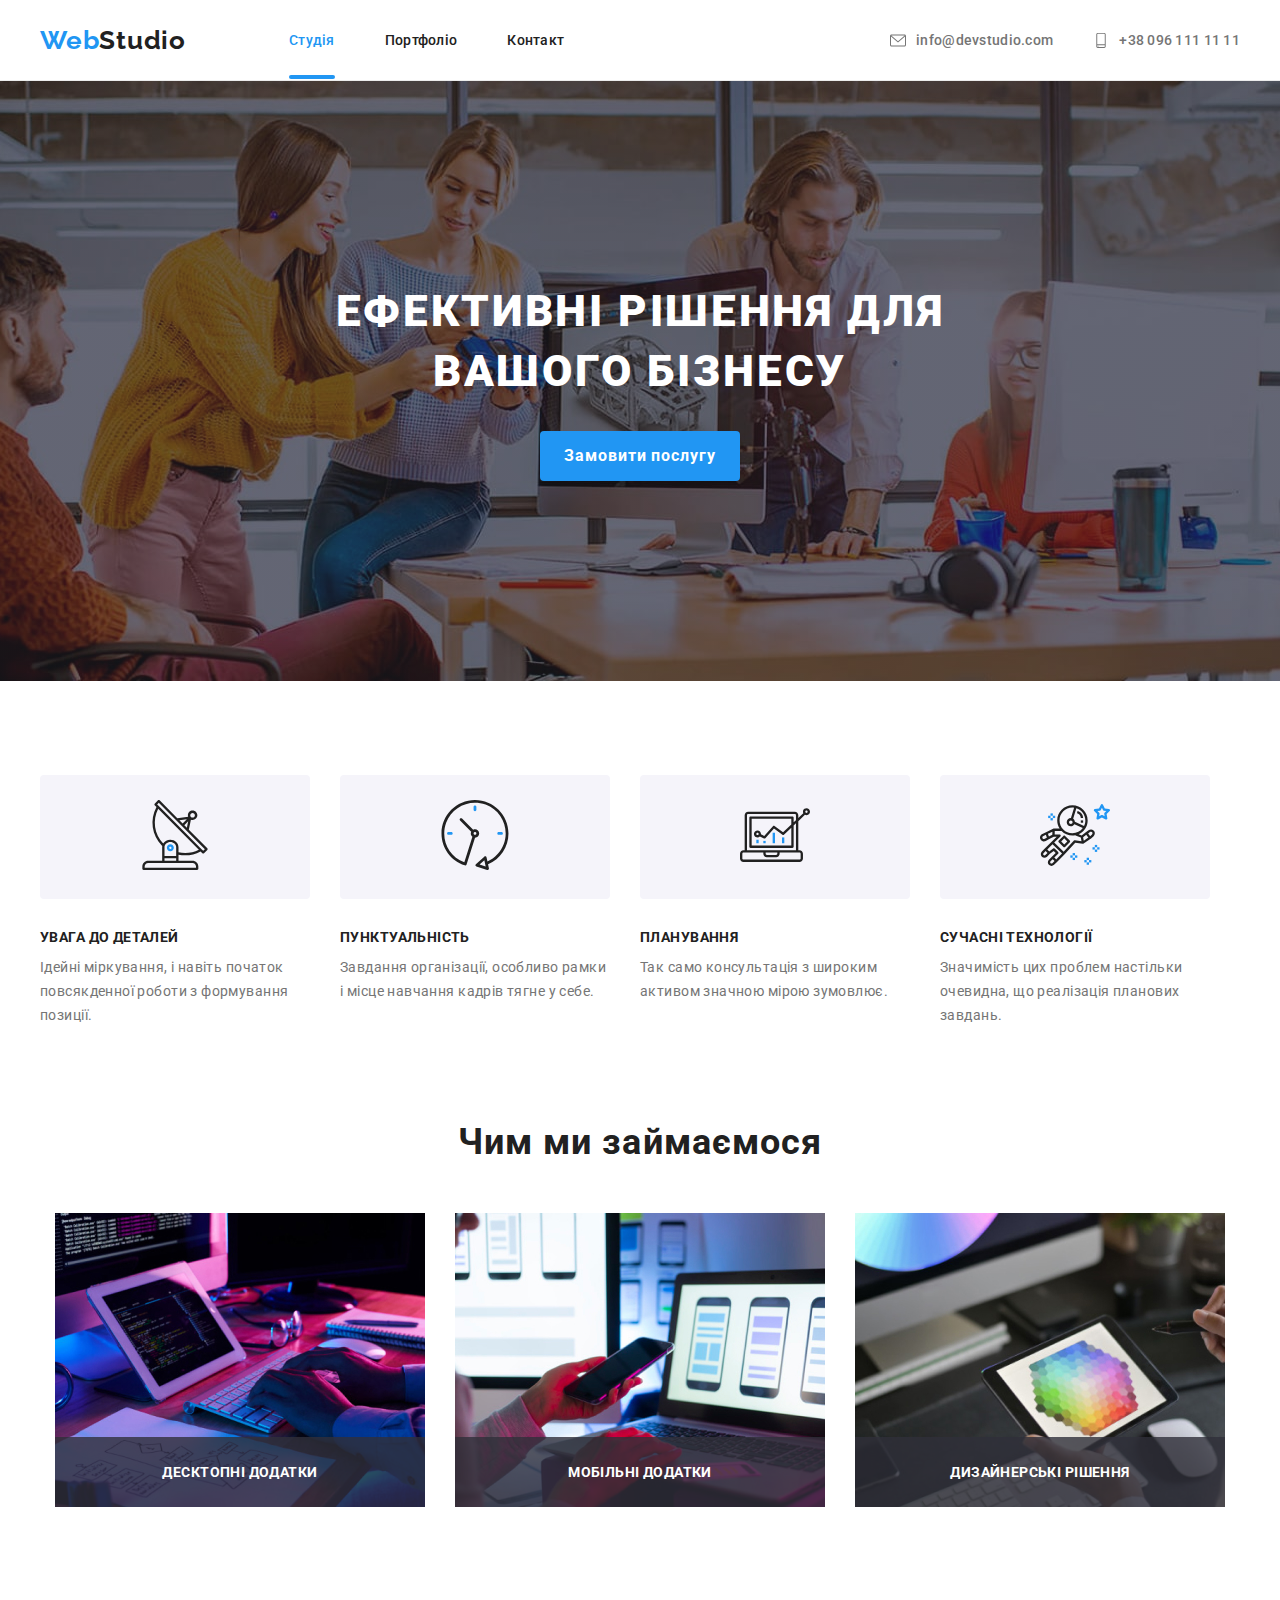
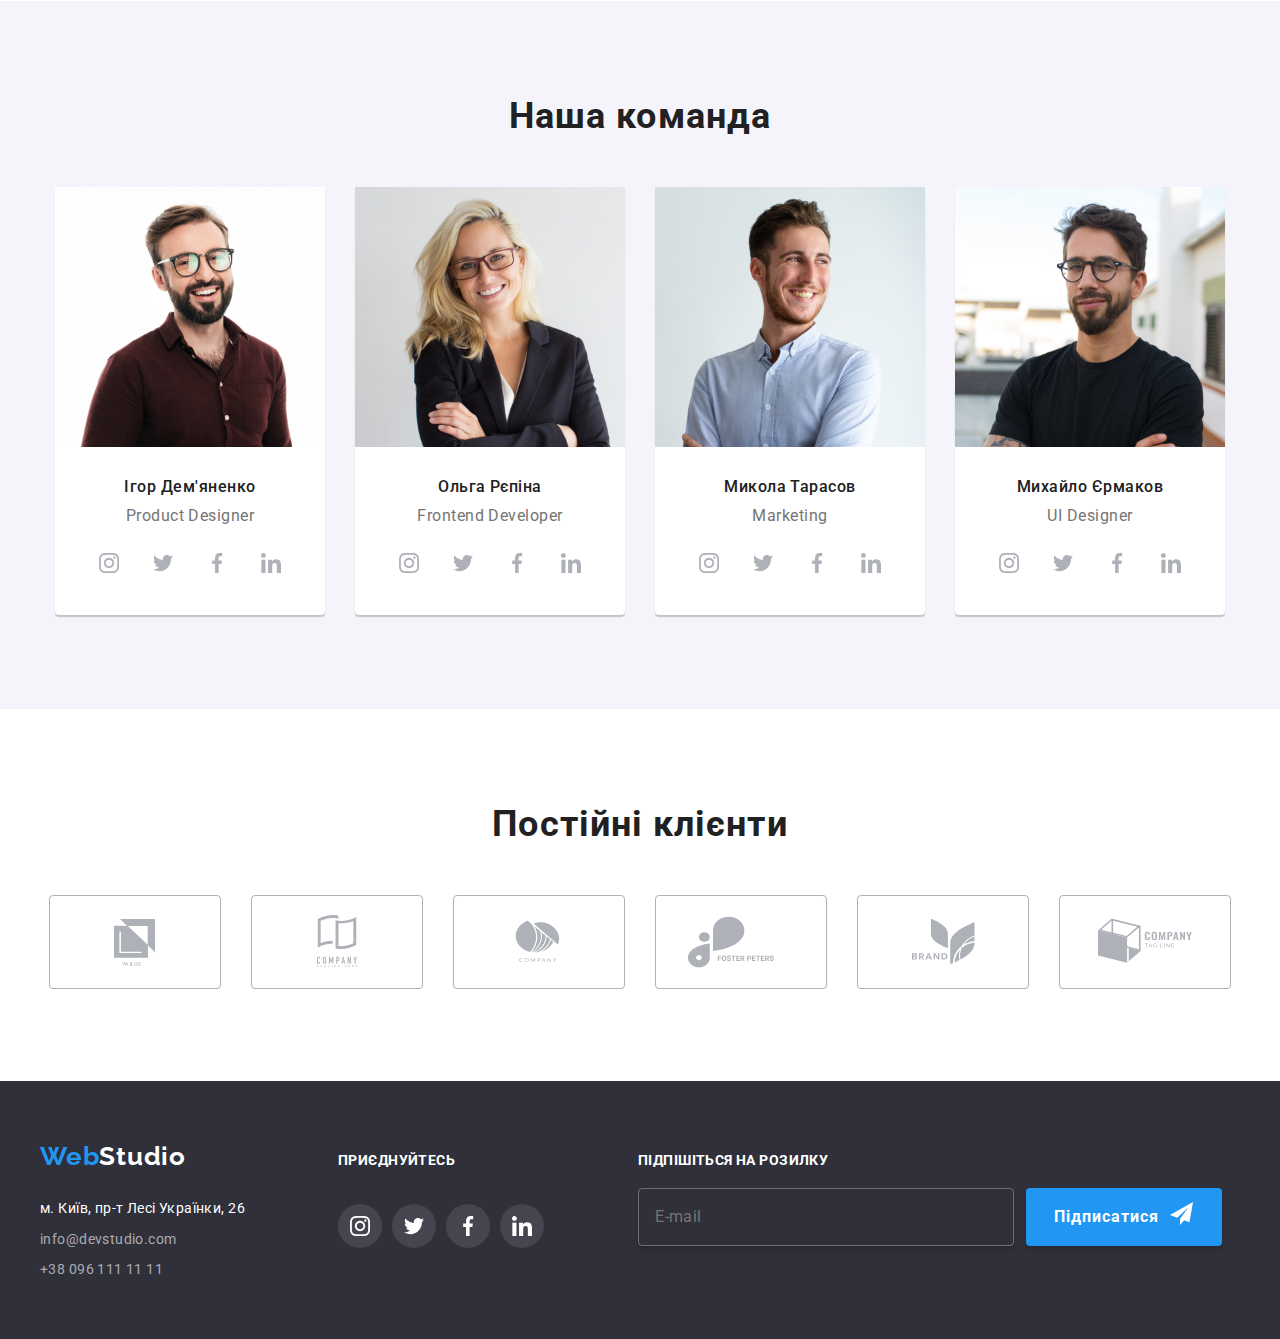
==== commit c403a074: "try make fucking burger menu" ====
--- a/index.html
+++ b/index.html
@@ -18,37 +18,42 @@
             <a href="index.html" class="logo">
                 <span class="logo_blue">Web</span><span>Studio</span>
             </a>
-            <nav class="nav">
-                <ul class="nav__list">
-                    <li class="nav__item">
-                        <a class="nav__link_active" href="index.html">Студія</a>
-                    </li>
-                    <li class="nav__item">
-                        <a class="nav__link" href="portfolio.html">Портфоліо</a>
-                    </li>
-                    <li class="nav__item">
-                        <a class="nav__link" href="#">Контакт</a>
-                    </li>
-                </ul>
-            </nav>
-            <ul class="contact__list">
-                <li class="contact__item">
-                    <a class="contact__button" href="mailto:info@devstudio.com">
-                        <svg class="contact__logo" width="16" height="16"> 
-                            <use href="./images/svg/icons.svg#mail">
-                        </svg>
-                        info@devstudio.com
-                    </a>
-                </li>
-                <li class="contact__item">
-                    <a class="contact__button" href="tel:+380961111111">
-                        <svg class="contact__logo" width="16", height="16">
-                            <use href="./images/svg/icons.svg#phone">
-                        </svg>
-                        +38 096 111 11 11
-                    </a>
-                </li>
-            </ul>
+            <div class="header__burger">
+              <span></span>
+            </div>
+            <div class="header__menu">
+                <nav class="nav">
+                    <ul class="nav__list">
+                        <li class="nav__item">
+                            <a class="nav__link_active" href="index.html">Студія</a>
+                        </li>
+                        <li class="nav__item">
+                            <a class="nav__link" href="portfolio.html">Портфоліо</a>
+                        </li>
+                        <li class="nav__item">
+                            <a class="nav__link" href="#">Контакт</a>
+                        </li>
+                    </ul>
+                </nav>
+                <ul class="contact__list">
+                    <li class="contact__item">
+                        <a class="contact__button" href="mailto:info@devstudio.com">
+                            <svg class="contact__logo" width="16" height="16"> 
+                                <use href="./images/svg/icons.svg#mail">
+                            </svg>
+                            info@devstudio.com
+                        </a>
+                    </li>
+                    <li class="contact__item">
+                        <a class="contact__button" href="tel:+380961111111">
+                            <svg class="contact__logo" width="16", height="16">
+                                <use href="./images/svg/icons.svg#phone">
+                            </svg>
+                            +38 096 111 11 11
+                        </a>
+                    </li>
+                </ul>
+            </div>
         </div>
     </header>
 
--- a/css/style.css
+++ b/css/style.css
@@ -24,11 +24,6 @@
 }
 
 body {
-  font-family: "Roboto", sans-serif;
-  font-style: normal;
-  line-height: normal;
-  font-size: 14px;
-  background-color: white;
   margin: 0;
   padding: 0;
 }
@@ -70,7 +65,7 @@
     padding: 0 15px;
   }
 }
-@media (max-width: 450px) {
+@media (max-width: 480px) {
   .container {
     width: 450px;
   }
@@ -125,6 +120,11 @@
   background-color: #188ce8;
 }
 
+@media (max-width: 768px) {
+  .social {
+    text-align: center;
+  }
+}
 .logo {
   color: #212121;
   font-size: 26px;
@@ -163,8 +163,48 @@
       -ms-flex-align: center;
           align-items: center;
 }
+.header__menu {
+  width: 100%;
+  display: -webkit-box;
+  display: -ms-flexbox;
+  display: flex;
+  -webkit-box-align: center;
+      -ms-flex-align: center;
+          align-items: center;
+  -ms-flex-pack: distribute;
+      justify-content: space-around;
+}
 .header .logo {
   margin-bottom: 0;
+}
+.header__burger {
+  display: none;
+  position: relative;
+  width: 30px;
+  height: 20px;
+  margin-left: auto;
+}
+.header__burger span {
+  position: absolute;
+  background-color: #212121;
+  left: 0;
+  width: 100%;
+  height: 2px;
+  top: 9px;
+}
+.header__burger::before, .header__burger::after {
+  content: "";
+  background-color: #212121;
+  position: absolute;
+  width: 100%;
+  height: 2px;
+  left: 0;
+}
+.header__burger::after {
+  bottom: 0;
+}
+.header__burger::before {
+  top: 0;
 }
 
 .nav {
@@ -268,6 +308,19 @@
     gap: 10px;
   }
 }
+@media (max-width: 480px) {
+  .header__burger {
+    display: block;
+  }
+  .header__menu {
+    position: fixed;
+    top: 0;
+    left: 0;
+    width: 100%;
+    height: 100%;
+    background-color: bisque;
+  }
+}
 .footer {
   background-color: #2f303a;
   color: #fff;
@@ -289,6 +342,7 @@
       flex-wrap: wrap;
 }
 .footer__title {
+  display: inline-block;
   color: white;
   font-size: 14px;
   font-weight: 700;
@@ -300,7 +354,7 @@
   margin-bottom: 20px;
 }
 .footer__form-box {
-  margin-left: 94px;
+  padding-left: 94px;
 }
 .footer__form {
   display: -webkit-box;
@@ -317,7 +371,7 @@
   letter-spacing: 0.48px;
   word-wrap: break-word;
   font-family: "Roboto", sans-serif;
-  width: 358px;
+  min-width: 358px;
   background: rgba(33, 150, 243, 0);
   -webkit-box-shadow: 0px 4px 4px rgba(0, 0, 0, 0.15);
           box-shadow: 0px 4px 4px rgba(0, 0, 0, 0.15);
@@ -382,9 +436,83 @@
   margin-left: 10px;
 }
 
+@media (max-width: 768px) {
+  .footer .container {
+    -ms-flex-pack: distribute;
+        justify-content: space-around;
+  }
+  .footer__form-box {
+    display: -webkit-box;
+    display: -ms-flexbox;
+    display: flex;
+    -ms-flex-wrap: wrap;
+        flex-wrap: wrap;
+    padding: 60px 94px 0;
+    -webkit-box-pack: center;
+        -ms-flex-pack: center;
+            justify-content: center;
+    text-align: center;
+  }
+  .footer__form {
+    display: -webkit-box;
+    display: -ms-flexbox;
+    display: flex;
+    -webkit-box-pack: center;
+        -ms-flex-pack: center;
+            justify-content: center;
+    max-width: 450px;
+    gap: 20px;
+  }
+  .footer__input {
+    width: 100%;
+  }
+  .footer__button {
+    height: auto;
+    margin: 0;
+  }
+  .info {
+    text-align: center;
+  }
+}
+@media (max-width: 480px) {
+  .info {
+    margin-right: 0;
+  }
+  .footer .social {
+    padding-top: 60px;
+  }
+  .footer .container {
+    -webkit-box-orient: vertical;
+    -webkit-box-direction: normal;
+        -ms-flex-direction: column;
+            flex-direction: column;
+    -webkit-box-align: center;
+        -ms-flex-align: center;
+            align-items: center;
+    max-width: 100%;
+  }
+  .footer__form {
+    -webkit-box-orient: vertical;
+    -webkit-box-direction: normal;
+        -ms-flex-direction: column;
+            flex-direction: column;
+    -webkit-box-align: center;
+        -ms-flex-align: center;
+            align-items: center;
+  }
+  .footer__form-box {
+    -webkit-box-orient: vertical;
+    -webkit-box-direction: normal;
+        -ms-flex-direction: column;
+            flex-direction: column;
+    padding: 60px 0 0;
+  }
+  .footer__button {
+    max-width: 200px;
+  }
+}
 .about {
-  padding-top: 94px;
-  padding-bottom: 94px;
+  padding: 94px 0;
 }
 .about__list {
   -ms-flex-wrap: wrap;
@@ -432,6 +560,17 @@
   }
   .icon-box {
     padding: 25px 142px;
+  }
+}
+@media (max-width: 480px) {
+  .about {
+    padding: 60px 0;
+  }
+  .about__item {
+    max-width: 450px;
+  }
+  .icon-box {
+    padding: 25px 190px;
   }
 }
 .client {
@@ -491,6 +630,21 @@
   }
   .client__logo {
     padding: 16px 60px;
+  }
+}
+@media (max-width: 480px) {
+  .client {
+    padding: 60px 0;
+  }
+  .client__card {
+    -ms-flex-preferred-size: calc(50% - 15px);
+        flex-basis: calc(50% - 15px);
+  }
+  .client__list {
+    gap: 30px;
+  }
+  .client__logo {
+    padding: 16px 52px;
   }
 }
 .hero {
@@ -570,6 +724,7 @@
       flex-wrap: wrap;
 }
 .worker__card {
+  max-width: 270px;
   background-color: #fff;
   -webkit-box-shadow: 0px 2px 1px rgba(0, 0, 0, 0.2);
           box-shadow: 0px 2px 1px rgba(0, 0, 0, 0.2);
@@ -602,6 +757,32 @@
   margin: 0;
 }
 
+@media (max-width: 768px) {
+  .worker__img {
+    width: 100%;
+    height: 100%;
+  }
+  .worker__card {
+    max-width: 340px;
+    max-height: 536px;
+  }
+  .worker__info {
+    padding: 0 74px 24px;
+  }
+}
+@media (max-width: 480px) {
+  .worker__img {
+    width: 100%;
+    height: 100%;
+  }
+  .worker__card {
+    max-width: 450px;
+    max-height: 622px;
+  }
+  .worker__info {
+    padding: 0 122px 24px;
+  }
+}
 .work {
   text-align: center;
   padding-bottom: 94px;
@@ -646,6 +827,11 @@
           align-items: center;
 }
 
+@media (max-width: 768px) {
+  .work {
+    display: none;
+  }
+}
 .backdrop {
   position: fixed;
   top: 0;
@@ -748,11 +934,17 @@
   position: relative;
 }
 .form__input {
+  padding-top: 10px;
+  padding-bottom: 10px;
   width: 100%;
-  height: 100%;
   border-radius: 4px;
-  border: 1px rgba(33, 33, 33, 0.2) solid;
-  padding: 11px 0px 11px 30px;
+  border: 1px solid rgba(33, 33, 33, 0.2);
+  -webkit-transition-property: outline;
+  transition-property: outline;
+  -webkit-transition-duration: 250ms;
+          transition-duration: 250ms;
+  -webkit-transition-timing-function: cubic-bezier(0.4, 0, 0.2, 1);
+          transition-timing-function: cubic-bezier(0.4, 0, 0.2, 1);
 }
 .form__input:hover, .form__input:focus {
   outline: 1px #2196f3 solid;
@@ -784,7 +976,7 @@
   width: 100%;
   border-radius: 4px;
   border: 1px rgba(33, 33, 33, 0.2) solid;
-  padding: 11px 12px;
+  padding: 10px 0;
   resize: none;
 }
 .form__textarea:hover, .form__textarea:focus {
@@ -905,14 +1097,16 @@
   position: relative;
   display: inline-block;
   overflow: hidden;
+  width: 100%;
+  max-width: 370px;
 }
 
 .overlay {
   position: absolute;
   top: 0;
   left: 0;
-  -webkit-transform: translateY(101%);
-          transform: translateY(101%);
+  -webkit-transform: translateY(134%);
+          transform: translateY(134%);
   -webkit-transition-timing-function: cubic-bezier(0.4, 0, 0.2, 1);
           transition-timing-function: cubic-bezier(0.4, 0, 0.2, 1);
   -webkit-transition-duration: 250ms;
@@ -958,7 +1152,42 @@
   font-family: "Roboto", sans-serif;
 }
 
-.button-row {
+@media (max-width: 768px) {
+  .portfolio__list {
+    gap: 24px;
+    -webkit-box-pack: start;
+        -ms-flex-pack: start;
+            justify-content: start;
+  }
+  .card {
+    max-width: 354px;
+  }
+  .card__img {
+    max-width: 100%;
+  }
+}
+@media (max-width: 480px) {
+  .portfolio__list {
+    gap: 30px;
+    -webkit-box-pack: start;
+        -ms-flex-pack: start;
+            justify-content: start;
+  }
+  .card {
+    min-width: auto;
+  }
+  .card__image-container {
+    min-width: 100%;
+    position: relative;
+    overflow: hidden;
+  }
+  .card__img {
+    width: 110%;
+    height: auto;
+    position: relative;
+  }
+}
+.button-row__list {
   display: -webkit-box;
   display: -ms-flexbox;
   display: flex;
@@ -966,11 +1195,8 @@
       -ms-flex-pack: center;
           justify-content: center;
   margin-bottom: 50px;
-}
-.button-row__list {
-  display: -webkit-box;
-  display: -ms-flexbox;
-  display: flex;
+  -ms-flex-wrap: wrap;
+      flex-wrap: wrap;
   gap: 8px;
 }
 .button-row__filter {
@@ -1006,4 +1232,14 @@
   color: #fff;
   -webkit-box-shadow: 0px 2px 2px rgba(0, 0, 0, 0.12);
           box-shadow: 0px 2px 2px rgba(0, 0, 0, 0.12);
+}
+
+@media (max-width: 480px) {
+  .button-row__list {
+    max-width: 350px;
+    -webkit-box-pack: normal;
+        -ms-flex-pack: normal;
+            justify-content: normal;
+    row-gap: 15px;
+  }
 }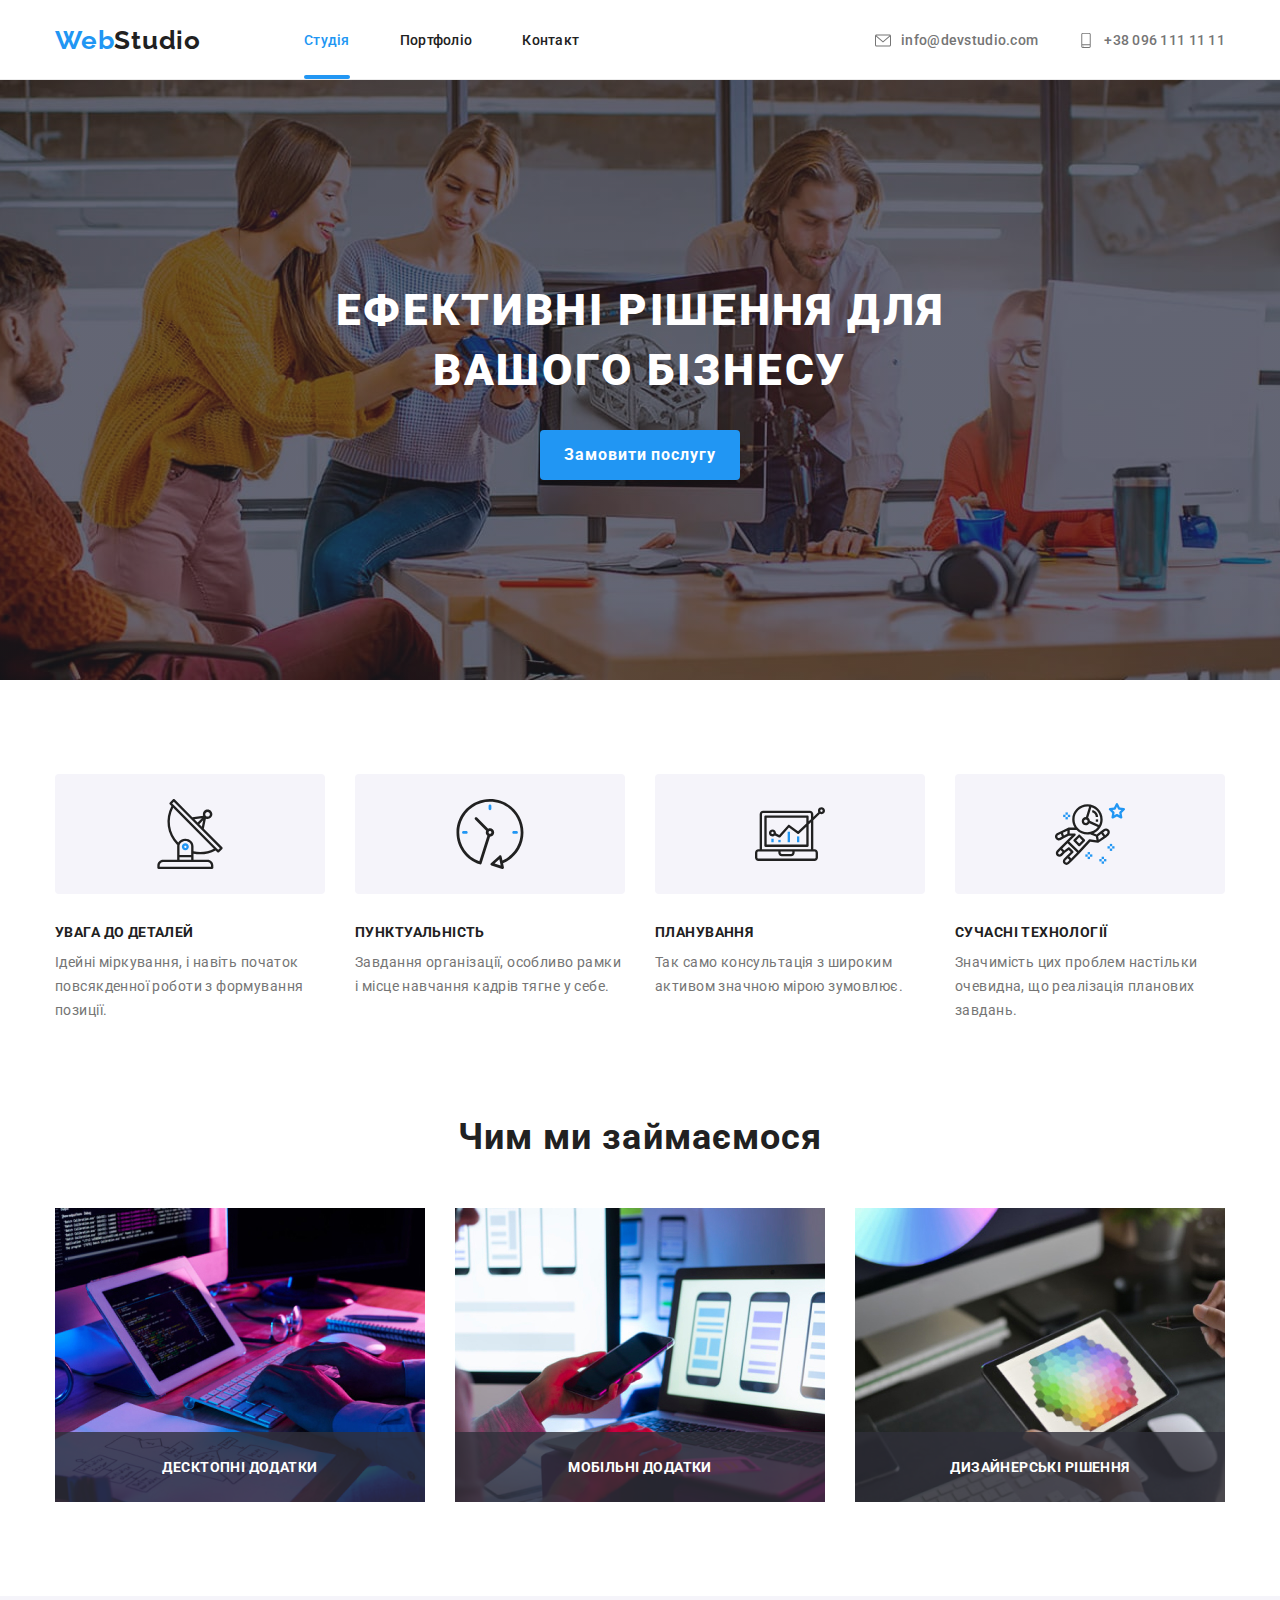
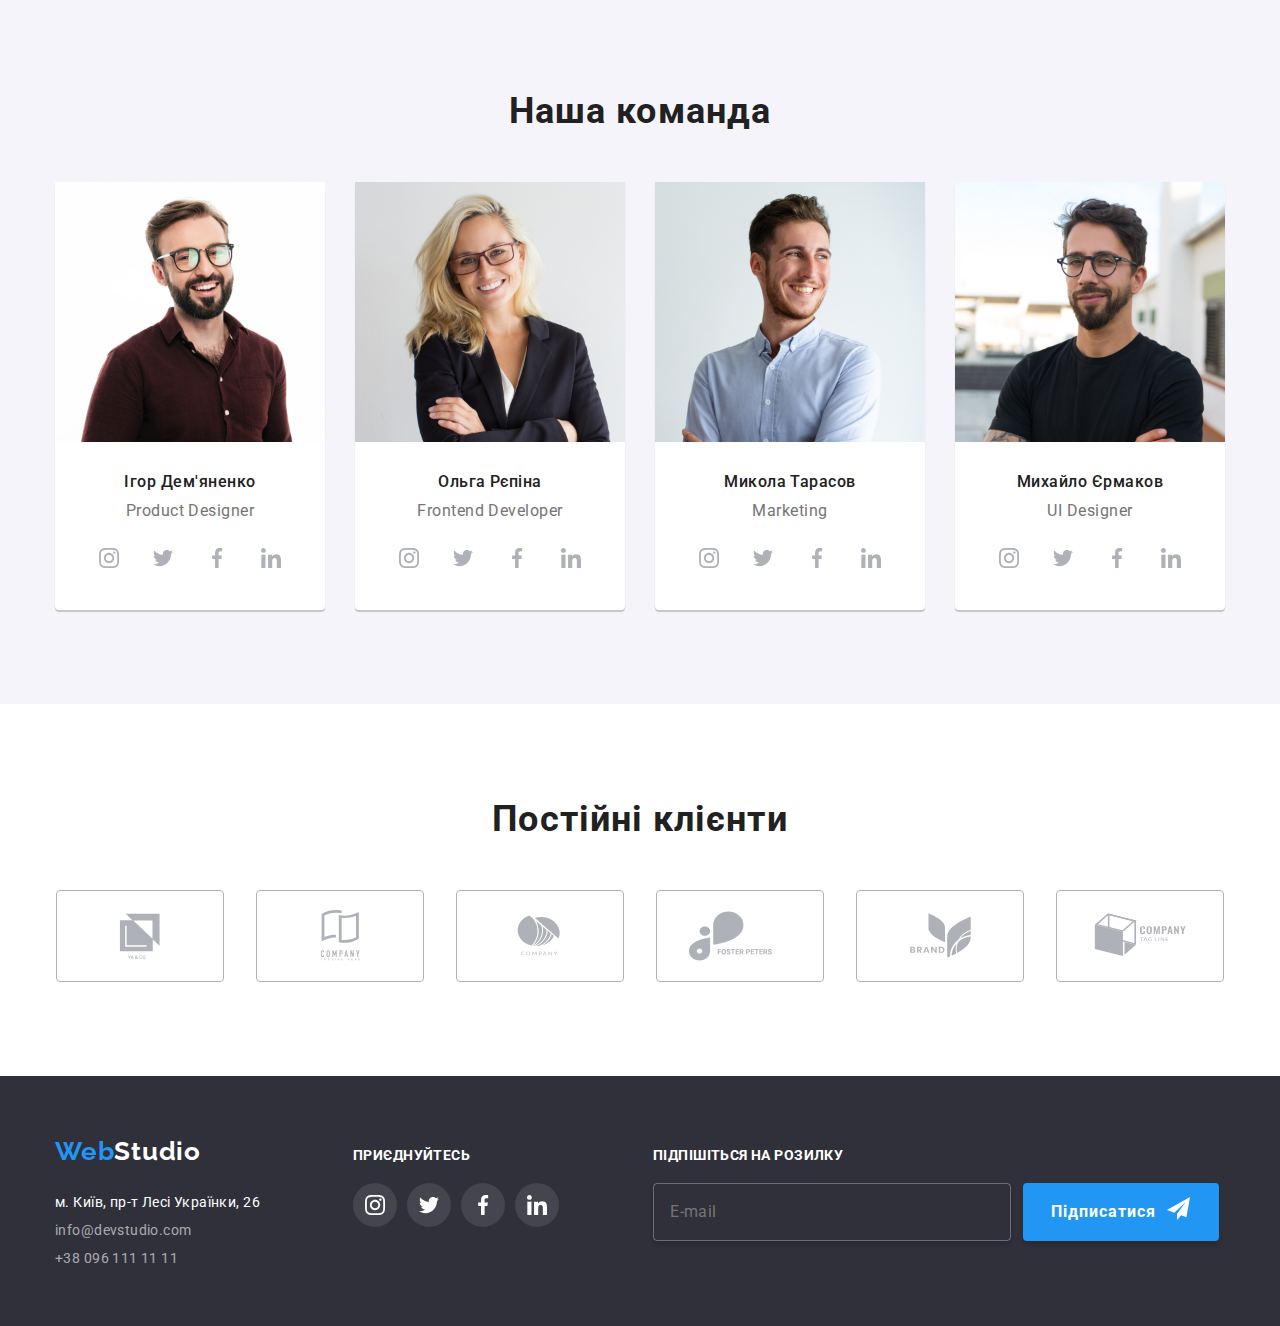
==== commit 6d90ceba: "Merge pull request #9 from Becous/lab7" ====
--- a/index.html
+++ b/index.html
@@ -2,7 +2,7 @@
 <html lang="uk">
 <head>
     <meta charset="UTF-8">
-    <meta name="viewport" content="width=device-width">
+    <meta name="viewport" content="width=device-width, initial-scale=1.0">
     <link rel="stylesheet" href="css/style.css">
     <link rel="stylesheet" href="css/modern-normalize.css">
     <link rel="preconnect" href="https://fonts.googleapis.com" />
@@ -18,42 +18,37 @@
             <a href="index.html" class="logo">
                 <span class="logo_blue">Web</span><span>Studio</span>
             </a>
-            <div class="header__burger">
-              <span></span>
-            </div>
-            <div class="header__menu">
-                <nav class="nav">
-                    <ul class="nav__list">
-                        <li class="nav__item">
-                            <a class="nav__link_active" href="index.html">Студія</a>
-                        </li>
-                        <li class="nav__item">
-                            <a class="nav__link" href="portfolio.html">Портфоліо</a>
-                        </li>
-                        <li class="nav__item">
-                            <a class="nav__link" href="#">Контакт</a>
-                        </li>
-                    </ul>
-                </nav>
-                <ul class="contact__list">
-                    <li class="contact__item">
-                        <a class="contact__button" href="mailto:info@devstudio.com">
-                            <svg class="contact__logo" width="16" height="16"> 
-                                <use href="./images/svg/icons.svg#mail">
-                            </svg>
-                            info@devstudio.com
-                        </a>
-                    </li>
-                    <li class="contact__item">
-                        <a class="contact__button" href="tel:+380961111111">
-                            <svg class="contact__logo" width="16", height="16">
-                                <use href="./images/svg/icons.svg#phone">
-                            </svg>
-                            +38 096 111 11 11
-                        </a>
-                    </li>
-                </ul>
-            </div>
+            <nav class="nav">
+                <ul class="nav__list">
+                    <li class="nav__item">
+                        <a class="nav__link_active" href="index.html">Студія</a>
+                    </li>
+                    <li class="nav__item">
+                        <a class="nav__link" href="portfolio.html">Портфоліо</a>
+                    </li>
+                    <li class="nav__item">
+                        <a class="nav__link" href="#">Контакт</a>
+                    </li>
+                </ul>
+            </nav>
+            <ul class="contact__list">
+                <li class="contact__item">
+                    <a class="contact__button" href="mailto:info@devstudio.com">
+                        <svg class="contact__logo" width="16" height="16"> 
+                            <use href="./images/svg/icons.svg#mail">
+                        </svg>
+                        info@devstudio.com
+                    </a>
+                </li>
+                <li class="contact__item">
+                    <a class="contact__button" href="tel:+380961111111">
+                        <svg class="contact__logo" width="16", height="16">
+                            <use href="./images/svg/icons.svg#phone">
+                        </svg>
+                        +38 096 111 11 11
+                    </a>
+                </li>
+            </ul>
         </div>
     </header>
 
--- a/css/style.css
+++ b/css/style.css
@@ -9,6 +9,832 @@
   -webkit-box-shadow: 0px 2px 2px rgba(0, 0, 0, 0.12);
           box-shadow: 0px 2px 2px rgba(0, 0, 0, 0.12);
   cursor: pointer;
+}
+
+.logo {
+  color: #212121;
+  font-size: 26px;
+  font-weight: 700;
+  line-height: normal;
+  letter-spacing: 0.78px;
+  word-wrap: break-word;
+  font-family: "Roboto", sans-serif;
+  font-family: "Raleway", sans-serif;
+}
+.logo_blue {
+  color: #2196f3;
+}
+.logo_black {
+  color: #000;
+}
+.logo_white {
+  color: #fff;
+}
+
+.header {
+  height: 80px;
+  display: -webkit-box;
+  display: -ms-flexbox;
+  display: flex;
+  -webkit-box-align: center;
+      -ms-flex-align: center;
+          align-items: center;
+  border-bottom: 1px solid #ececec;
+}
+.header .container {
+  display: -webkit-box;
+  display: -ms-flexbox;
+  display: flex;
+  -webkit-box-align: center;
+      -ms-flex-align: center;
+          align-items: center;
+}
+.header .logo {
+  margin-bottom: 0;
+}
+
+.nav {
+  margin-left: 93px;
+}
+.nav__list {
+  display: -webkit-box;
+  display: -ms-flexbox;
+  display: flex;
+  padding: 0;
+  gap: 50px;
+  padding-left: 10px;
+}
+.nav__link {
+  color: #212121;
+  font-size: 14px;
+  font-weight: 500;
+  line-height: normal;
+  letter-spacing: 0.28px;
+  word-wrap: break-word;
+  font-family: "Roboto", sans-serif;
+  -webkit-transition: color 0.5s;
+  transition: color 0.5s;
+}
+.nav__link:hover, .nav__link:focus {
+  color: #2196f3;
+}
+.nav__link_active {
+  position: relative;
+  color: #2196f3;
+  font-size: 14px;
+  font-weight: 500;
+  line-height: normal;
+  letter-spacing: 0.28px;
+  word-wrap: break-word;
+  font-family: "Roboto", sans-serif;
+}
+.nav__link_active::after {
+  content: "";
+  display: block;
+  bottom: -31px;
+  border-radius: 2px;
+  left: 0;
+  width: 100%;
+  height: 4px;
+  background-color: #2196f3;
+  position: absolute;
+}
+
+.contact__list {
+  display: -webkit-box;
+  display: -ms-flexbox;
+  display: flex;
+  margin-left: auto;
+  gap: 40px;
+}
+.contact__button {
+  color: #757575;
+  font-size: 14px;
+  font-weight: 500;
+  line-height: normal;
+  letter-spacing: 0.28px;
+  word-wrap: break-word;
+  font-family: "Roboto", sans-serif;
+  display: -webkit-box;
+  display: -ms-flexbox;
+  display: flex;
+  -webkit-box-align: center;
+      -ms-flex-align: center;
+          align-items: center;
+  -webkit-transition: color 0.5s;
+  transition: color 0.5s;
+  white-space: nowrap;
+}
+.contact__button:hover, .contact__button:focus {
+  color: #2196f3;
+}
+.contact__logo {
+  fill: currentColor;
+  margin-right: 10px;
+}
+
+.footer {
+  background-color: #2f303a;
+  color: #fff;
+}
+.footer .logo {
+  display: inline-block;
+  margin-bottom: 28px;
+}
+.footer .container {
+  display: -webkit-box;
+  display: -ms-flexbox;
+  display: flex;
+  padding-top: 60px;
+  padding-bottom: 60px;
+  -webkit-box-align: baseline;
+      -ms-flex-align: baseline;
+          align-items: baseline;
+}
+.footer__title {
+  color: white;
+  font-size: 14px;
+  font-weight: 700;
+  line-height: normal;
+  letter-spacing: 0.42px;
+  word-wrap: break-word;
+  font-family: "Roboto", sans-serif;
+  text-transform: uppercase;
+  margin-bottom: 20px;
+}
+.footer__form-box {
+  margin-left: 94px;
+}
+.footer__form {
+  display: -webkit-box;
+  display: -ms-flexbox;
+  display: flex;
+}
+.footer__input {
+  color: rgba(255, 255, 255, 0.6);
+  font-size: 16px;
+  font-weight: 400;
+  line-height: 20px;
+  letter-spacing: 0.48px;
+  word-wrap: break-word;
+  font-family: "Roboto", sans-serif;
+  width: 358px;
+  background: rgba(33, 150, 243, 0);
+  -webkit-box-shadow: 0px 4px 4px rgba(0, 0, 0, 0.15);
+          box-shadow: 0px 4px 4px rgba(0, 0, 0, 0.15);
+  border-radius: 4px;
+  border: 1px rgba(255, 255, 255, 0.3) solid;
+  padding: 16px 0px 16px 16px;
+}
+.footer__button {
+  background: #2196f3;
+  height: 100%;
+  text-decoration: none;
+  -webkit-box-shadow: 0px 4px 4px rgba(0, 0, 0, 0.15);
+          box-shadow: 0px 4px 4px rgba(0, 0, 0, 0.15);
+  border-radius: 4px;
+  border: none;
+  cursor: pointer;
+  color: white;
+  font-size: 16px;
+  font-weight: 700;
+  line-height: 30px;
+  letter-spacing: 0.96px;
+  word-wrap: break-word;
+  font-family: "Roboto", sans-serif;
+  padding: 14px 28px;
+  margin-left: 12px;
+  display: -webkit-box;
+  display: -ms-flexbox;
+  display: flex;
+  -webkit-box-pack: center;
+      -ms-flex-pack: center;
+          justify-content: center;
+}
+
+.info {
+  margin-right: 93px;
+}
+.info__items:not(:last-child) {
+  margin-bottom: 12px;
+}
+
+.mailtel__link {
+  color: rgba(255, 255, 255, 0.6);
+  font-size: 14px;
+  font-weight: 400;
+  line-height: 16px;
+  letter-spacing: 0.42px;
+  word-wrap: break-word;
+  font-family: "Roboto", sans-serif;
+}
+
+.address__link {
+  color: white;
+  font-size: 14px;
+  font-weight: 400;
+  line-height: 16px;
+  letter-spacing: 0.42px;
+  word-wrap: break-word;
+  font-family: "Roboto", sans-serif;
+}
+
+.button__icon {
+  margin-left: 10px;
+}
+
+.about {
+  padding-top: 94px;
+  padding-bottom: 94px;
+}
+.about__list {
+  gap: 30px;
+  display: -webkit-box;
+  display: -ms-flexbox;
+  display: flex;
+}
+.about__title {
+  color: #212121;
+  font-size: 14px;
+  font-weight: 700;
+  line-height: normal;
+  letter-spacing: 0.42px;
+  word-wrap: break-word;
+  font-family: "Roboto", sans-serif;
+  text-transform: uppercase;
+  margin-bottom: 10px;
+}
+.about__text {
+  color: #757575;
+  font-size: 14px;
+  font-weight: 400;
+  line-height: 24px;
+  letter-spacing: 0.42px;
+  word-wrap: break-word;
+  font-family: "Roboto", sans-serif;
+}
+
+.icon-box {
+  background-color: #f5f4fa;
+  max-height: 120px;
+  border-radius: 4px;
+  padding: 25px 100px;
+  margin-bottom: 30px;
+}
+
+.client {
+  text-align: center;
+  padding: 94px 0;
+  margin: 0;
+}
+.client__list {
+  display: -webkit-box;
+  display: -ms-flexbox;
+  display: flex;
+  width: 100%;
+  -webkit-box-pack: center;
+      -ms-flex-pack: center;
+          justify-content: center;
+  gap: 30px;
+}
+.client__card {
+  max-height: 92px;
+}
+.client__box {
+  border-radius: 4px;
+  border: 1px #afb1b8 solid;
+  display: inline-block;
+  color: #afb1b8;
+  fill: currentColor;
+  -webkit-transition: color 0.5s, border 0.5s;
+  transition: color 0.5s, border 0.5s;
+  height: 100%;
+}
+.client__box:hover, .client__box:focus {
+  color: #2196f3;
+  fill: currentColor;
+  border: 1px #2196f3 solid;
+}
+.client__logo {
+  width: 100%;
+  height: 100%;
+  padding: 16px 32px;
+  color: var(--icon);
+  fill: currentColor;
+  -webkit-transition: color 0.5s, border 0.5s;
+  transition: color 0.5s, border 0.5s;
+}
+.client__logo:hover, .client__logo:focus {
+  color: #1c81d4;
+  fill: currentColor;
+}
+
+.hero {
+  background-image: -webkit-gradient(linear, left top, left bottom, from(rgba(47, 48, 58, 0.4)), to(rgba(47, 48, 58, 0.4))), url(../images/main_section_background.jpg);
+  background-image: linear-gradient(rgba(47, 48, 58, 0.4), rgba(47, 48, 58, 0.4)), url(../images/main_section_background.jpg);
+  background-size: cover;
+  background-position: center;
+  background-repeat: no-repeat;
+  height: 600px;
+  display: -webkit-box;
+  display: -ms-flexbox;
+  display: flex;
+  -webkit-box-align: center;
+      -ms-flex-align: center;
+          align-items: center;
+  text-align: center;
+}
+.hero__title {
+  color: white;
+  font-size: 44px;
+  font-weight: 900;
+  line-height: 60px;
+  letter-spacing: 2.64px;
+  word-wrap: break-word;
+  font-family: "Roboto", sans-serif;
+  margin: auto;
+  text-transform: uppercase;
+  max-width: 696px;
+}
+.hero__button {
+  background: #2196f3;
+  height: 100%;
+  text-decoration: none;
+  -webkit-box-shadow: 0px 4px 4px rgba(0, 0, 0, 0.15);
+          box-shadow: 0px 4px 4px rgba(0, 0, 0, 0.15);
+  border-radius: 4px;
+  border: none;
+  cursor: pointer;
+  color: white;
+  font-size: 16px;
+  font-weight: 700;
+  line-height: 30px;
+  letter-spacing: 0.96px;
+  word-wrap: break-word;
+  font-family: "Roboto", sans-serif;
+  padding: 10px 24px;
+  margin-top: 30px;
+  -webkit-transition: 0.5s background, color 0.5s;
+  transition: 0.5s background, color 0.5s;
+}
+.hero__button:hover, .hero__button:focus {
+  background: #1c81d4;
+}
+
+.worker {
+  text-align: center;
+  background-color: #f5f4fa;
+  padding: 0;
+  margin: 0;
+  padding-bottom: 94px;
+  padding-top: 94px;
+}
+.worker__list {
+  display: -webkit-box;
+  display: -ms-flexbox;
+  display: flex;
+  -webkit-box-pack: center;
+      -ms-flex-pack: center;
+          justify-content: center;
+  gap: 30px;
+  -ms-flex-wrap: nowrap;
+      flex-wrap: nowrap;
+}
+.worker__card {
+  background-color: #fff;
+  -webkit-box-shadow: 0px 2px 1px rgba(0, 0, 0, 0.2);
+          box-shadow: 0px 2px 1px rgba(0, 0, 0, 0.2);
+  border-radius: 4px;
+}
+.worker__img {
+  margin-bottom: 30px;
+}
+.worker__info {
+  padding: 0 32px 30px;
+}
+.worker__name {
+  color: #212121;
+  font-size: 16px;
+  font-weight: 500;
+  line-height: normal;
+  letter-spacing: 0.48px;
+  word-wrap: break-word;
+  font-family: "Roboto", sans-serif;
+  margin-bottom: 10px;
+}
+.worker__text {
+  color: #757575;
+  font-size: 16px;
+  font-weight: 400;
+  line-height: normal;
+  letter-spacing: 0.48px;
+  word-wrap: break-word;
+  font-family: "Roboto", sans-serif;
+  margin: 0;
+}
+
+.work {
+  text-align: center;
+  padding-bottom: 94px;
+}
+.work__list {
+  display: -webkit-box;
+  display: -ms-flexbox;
+  display: flex;
+  gap: 30px;
+  -webkit-box-pack: center;
+      -ms-flex-pack: center;
+          justify-content: center;
+}
+.work__card {
+  position: relative;
+}
+.work__overlay-text {
+  color: white;
+  font-size: 14px;
+  font-weight: 700;
+  line-height: normal;
+  letter-spacing: 0.42px;
+  word-wrap: break-word;
+  font-family: "Roboto", sans-serif;
+  text-transform: uppercase;
+  position: absolute;
+  bottom: 0;
+  left: 0;
+  width: 100%;
+  height: 70px;
+  background: rgba(47, 48, 58, 0.8);
+  display: -webkit-box;
+  display: -ms-flexbox;
+  display: flex;
+  -webkit-box-pack: center;
+      -ms-flex-pack: center;
+          justify-content: center;
+  -webkit-box-align: center;
+      -ms-flex-align: center;
+          align-items: center;
+}
+
+.backdrop {
+  position: fixed;
+  top: 0;
+  left: 0;
+  width: 100%;
+  height: 100%;
+  background-color: rgba(0, 0, 0, 0.2);
+  opacity: 1;
+  -webkit-transition-duration: 250ms;
+          transition-duration: 250ms;
+  -webkit-transition-timing-function: cubic-bezier(0.4, 0, 0.2, 1);
+          transition-timing-function: cubic-bezier(0.4, 0, 0.2, 1);
+  z-index: 1;
+}
+.backdrop.is-hidden {
+  opacity: 0;
+  pointer-events: none;
+}
+.backdrop.no-scroll {
+  overflow: hidden;
+}
+
+.modal-window {
+  position: absolute;
+  top: 50%;
+  left: 50%;
+  -webkit-transform: translate(-50%, -50%);
+          transform: translate(-50%, -50%);
+  padding: 40px;
+  min-width: 528px;
+  background-color: #fff;
+  opacity: 1;
+  border-radius: 4px;
+  -webkit-box-shadow: 0px 2px 1px 0px rgba(0, 0, 0, 0.2), 0px 1px 1px 0px rgba(0, 0, 0, 0.14), 0px 1px 3px 0px rgba(0, 0, 0, 0.12);
+          box-shadow: 0px 2px 1px 0px rgba(0, 0, 0, 0.2), 0px 1px 1px 0px rgba(0, 0, 0, 0.14), 0px 1px 3px 0px rgba(0, 0, 0, 0.12);
+  -webkit-transition-duration: 250ms;
+          transition-duration: 250ms;
+  -webkit-transition-timing-function: cubic-bezier(0.4, 0, 0.2, 1);
+          transition-timing-function: cubic-bezier(0.4, 0, 0.2, 1);
+}
+
+.close-button {
+  display: -webkit-box;
+  display: -ms-flexbox;
+  display: flex;
+  position: absolute;
+  top: 8px;
+  right: 8px;
+  width: 30px;
+  height: 30px;
+  -webkit-box-align: center;
+      -ms-flex-align: center;
+          align-items: center;
+  border-radius: 50%;
+  background-color: #fff;
+  border: 1px solid rgba(0, 0, 0, 0.1);
+  cursor: pointer;
+}
+.close-button__icon {
+  width: 18px;
+  height: 18px;
+  fill: #000;
+  -webkit-transition: fill 0.5s;
+  transition: fill 0.5s;
+}
+.close-button:hover .close-button__icon, .close-button:focus .close-button__icon {
+  fill: #2196f3;
+}
+
+.form {
+  display: -webkit-box;
+  display: -ms-flexbox;
+  display: flex;
+  -ms-flex-wrap: wrap;
+      flex-wrap: wrap;
+  -webkit-box-orient: vertical;
+  -webkit-box-direction: normal;
+      -ms-flex-direction: column;
+          flex-direction: column;
+}
+.form__h2 {
+  color: #212121;
+  font-size: 20px;
+  font-weight: 700;
+  line-height: normal;
+  letter-spacing: 0.6px;
+  word-wrap: break-word;
+  font-family: "Roboto", sans-serif;
+  margin-bottom: 12px;
+}
+.form__label {
+  color: #757575;
+  font-size: 12px;
+  font-weight: 400;
+  line-height: normal;
+  letter-spacing: 0.12px;
+  word-wrap: break-word;
+  font-family: "Roboto", sans-serif;
+  margin-bottom: 10px;
+  position: relative;
+}
+.form__input {
+  width: 100%;
+  height: 100%;
+  border-radius: 4px;
+  border: 1px rgba(33, 33, 33, 0.2) solid;
+  padding: 11px 0px 11px 30px;
+}
+.form__input:hover, .form__input:focus {
+  outline: 1px #2196f3 solid;
+}
+.form__input:focus + .form__icon, .form__input:hover + .form__icon {
+  -webkit-transition: 300ms;
+  transition: 300ms;
+  color: #2196f3;
+}
+.form__icon {
+  position: absolute;
+  color: #212121;
+  fill: currentColor;
+  top: 28px;
+  left: 10px;
+}
+.form__text:not(:last-child) {
+  margin-bottom: 4px;
+}
+.form__textarea {
+  color: black;
+  font-size: 12px;
+  font-weight: 400;
+  line-height: normal;
+  letter-spacing: 0.12px;
+  word-wrap: break-word;
+  font-family: "Roboto", sans-serif;
+  height: 120px;
+  width: 100%;
+  border-radius: 4px;
+  border: 1px rgba(33, 33, 33, 0.2) solid;
+  padding: 11px 12px;
+  resize: none;
+}
+.form__textarea:hover, .form__textarea:focus {
+  outline: 1px #2196f3 solid;
+}
+.form__button-box {
+  display: inline-block;
+  text-align: center;
+}
+.form__button {
+  color: white;
+  font-size: 16px;
+  font-weight: 700;
+  line-height: 30px;
+  letter-spacing: 0.96px;
+  word-wrap: break-word;
+  font-family: "Roboto", sans-serif;
+  background: #2196f3;
+  height: 100%;
+  text-decoration: none;
+  -webkit-box-shadow: 0px 4px 4px rgba(0, 0, 0, 0.15);
+          box-shadow: 0px 4px 4px rgba(0, 0, 0, 0.15);
+  border-radius: 4px;
+  border: none;
+  cursor: pointer;
+  padding: 10px 52px;
+}
+.form__button:hover, .form__button:focus {
+  background: #1c81d4;
+}
+
+.checkbox {
+  padding-top: 20px;
+  padding-bottom: 30px;
+  padding-left: 15px;
+  display: -webkit-box;
+  display: -ms-flexbox;
+  display: flex;
+  -webkit-box-align: center;
+      -ms-flex-align: center;
+          align-items: center;
+  gap: 9px;
+}
+.checkbox__input {
+  -webkit-appearance: none;
+     -moz-appearance: none;
+          appearance: none;
+  border: #212121 1px solid;
+  height: 15px;
+  width: 16px;
+  border-radius: 2px;
+  -webkit-transition-duration: 0.5s;
+          transition-duration: 0.5s;
+}
+.checkbox__input:checked {
+  background: #2196f3;
+  border: none;
+}
+.checkbox__input:checked::before {
+  content: "✔";
+  color: white;
+  margin-left: -2px;
+}
+.checkbox__text {
+  color: #757575;
+  font-size: 14px;
+  font-weight: 400;
+  line-height: 24px;
+  letter-spacing: 0.42px;
+  word-wrap: break-word;
+  font-family: "Roboto", sans-serif;
+}
+.checkbox__link {
+  color: #2196f3;
+  font-size: 14px;
+  font-weight: 400;
+  line-height: 24px;
+  letter-spacing: 0.42px;
+  word-wrap: break-word;
+  font-family: "Roboto", sans-serif;
+  text-decoration: underline;
+}
+
+.portfolio {
+  padding-top: 94px;
+  padding-bottom: 94px;
+}
+.portfolio__list {
+  list-style: none;
+  display: -webkit-box;
+  display: -ms-flexbox;
+  display: flex;
+  -ms-flex-wrap: wrap;
+      flex-wrap: wrap;
+  gap: 30px;
+  -webkit-box-pack: center;
+      -ms-flex-pack: center;
+          justify-content: center;
+}
+
+.card {
+  max-width: 370px;
+  border: 1px solid #eee;
+  -webkit-transition: -webkit-box-shadow 0.5s;
+  transition: -webkit-box-shadow 0.5s;
+  transition: box-shadow 0.5s;
+  transition: box-shadow 0.5s, -webkit-box-shadow 0.5s;
+}
+.card:hover, .card:focus {
+  -webkit-box-shadow: 1px 4px 6px rgba(0, 0, 0, 0.16);
+          box-shadow: 1px 4px 6px rgba(0, 0, 0, 0.16);
+}
+.card:hover .overlay, .card:focus .overlay {
+  -webkit-transform: translateY(0);
+          transform: translateY(0);
+}
+.card__image-container {
+  position: relative;
+  display: inline-block;
+  overflow: hidden;
+}
+
+.overlay {
+  position: absolute;
+  top: 0;
+  left: 0;
+  -webkit-transform: translateY(101%);
+          transform: translateY(101%);
+  -webkit-transition-timing-function: cubic-bezier(0.4, 0, 0.2, 1);
+          transition-timing-function: cubic-bezier(0.4, 0, 0.2, 1);
+  -webkit-transition-duration: 250ms;
+          transition-duration: 250ms;
+  opacity: 0.9;
+  -webkit-transition-property: -webkit-transform;
+  transition-property: -webkit-transform;
+  transition-property: transform;
+  transition-property: transform, -webkit-transform;
+  background-color: #2196f3;
+}
+.overlay__text {
+  color: white;
+  font-size: 18px;
+  font-weight: 400;
+  line-height: 28px;
+  letter-spacing: 0.54px;
+  word-wrap: break-word;
+  font-family: "Roboto", sans-serif;
+  padding: 64px 24px;
+  opacity: 0.9;
+}
+
+.card-text {
+  padding: 20px 24px;
+}
+.card-text__title {
+  color: #212121;
+  font-size: 18px;
+  font-weight: 700;
+  line-height: 36px;
+  letter-spacing: 1.08px;
+  word-wrap: break-word;
+  font-family: "Roboto", sans-serif;
+}
+.card-text__text {
+  color: #757575;
+  font-size: 16px;
+  font-weight: 400;
+  line-height: 30px;
+  letter-spacing: 0.48px;
+  word-wrap: break-word;
+  font-family: "Roboto", sans-serif;
+}
+
+.button-row {
+  display: -webkit-box;
+  display: -ms-flexbox;
+  display: flex;
+  -webkit-box-pack: center;
+      -ms-flex-pack: center;
+          justify-content: center;
+  margin-bottom: 50px;
+}
+.button-row__list {
+  display: -webkit-box;
+  display: -ms-flexbox;
+  display: flex;
+  gap: 8px;
+}
+.button-row__filter {
+  background: #f5f4fa;
+  height: 100%;
+  text-decoration: none;
+  -webkit-box-shadow: none;
+          box-shadow: none;
+  border-radius: 4px;
+  border: none;
+  cursor: pointer;
+  color: #212121;
+  font-size: 16px;
+  font-weight: 500;
+  line-height: 26px;
+  letter-spacing: 0.48px;
+  word-wrap: break-word;
+  font-family: "Roboto", sans-serif;
+  padding: 6px 22px;
+  word-wrap: break-word;
+  -webkit-transition: color ease 0.5s, background-color 0.5s;
+  transition: color ease 0.5s, background-color 0.5s;
+}
+.button-row__filter:hover, .button-row__filter:focus {
+  background: #2196f3;
+  color: white;
+  -webkit-box-shadow: 0px 2px 2px rgba(0, 0, 0, 0.12);
+          box-shadow: 0px 2px 2px rgba(0, 0, 0, 0.12);
+}
+
+.active {
+  background: #2196f3;
+  color: #fff;
+  -webkit-box-shadow: 0px 2px 2px rgba(0, 0, 0, 0.12);
+          box-shadow: 0px 2px 2px rgba(0, 0, 0, 0.12);
 }
 
 a,
@@ -24,6 +850,11 @@
 }
 
 body {
+  font-family: var(--roboto_font);
+  font-style: normal;
+  line-height: normal;
+  font-size: 14px;
+  background-color: var(--white);
   margin: 0;
   padding: 0;
 }
@@ -42,8 +873,10 @@
 
 .container {
   width: 1200px;
-  padding: 0 15px;
-  margin: 0 auto;
+  padding-left: 15px;
+  padding-right: 15px;
+  margin-left: auto;
+  margin-right: auto;
 }
 
 .title {
@@ -58,18 +891,6 @@
   margin-bottom: 50px;
 }
 
-@media (max-width: 768px) {
-  .container {
-    width: 736px;
-    margin: 0;
-    padding: 0 15px;
-  }
-}
-@media (max-width: 480px) {
-  .container {
-    width: 450px;
-  }
-}
 .social__list {
   display: -webkit-box;
   display: -ms-flexbox;
@@ -79,8 +900,6 @@
       -ms-flex-pack: justify;
           justify-content: space-between;
   margin-top: 16px;
-  -ms-flex-wrap: wrap;
-      flex-wrap: wrap;
 }
 .social__list_g10 {
   gap: 10px;
@@ -118,1128 +937,4 @@
   color: #fff;
   fill: currentColor;
   background-color: #188ce8;
-}
-
-@media (max-width: 768px) {
-  .social {
-    text-align: center;
-  }
-}
-.logo {
-  color: #212121;
-  font-size: 26px;
-  font-weight: 700;
-  line-height: normal;
-  letter-spacing: 0.78px;
-  word-wrap: break-word;
-  font-family: "Roboto", sans-serif;
-  font-family: "Raleway", sans-serif;
-}
-.logo_blue {
-  color: #2196f3;
-}
-.logo_black {
-  color: #000;
-}
-.logo_white {
-  color: #fff;
-}
-
-.header {
-  height: 80px;
-  display: -webkit-box;
-  display: -ms-flexbox;
-  display: flex;
-  -webkit-box-align: center;
-      -ms-flex-align: center;
-          align-items: center;
-  border-bottom: 1px solid #ececec;
-}
-.header .container {
-  display: -webkit-box;
-  display: -ms-flexbox;
-  display: flex;
-  -webkit-box-align: center;
-      -ms-flex-align: center;
-          align-items: center;
-}
-.header__menu {
-  width: 100%;
-  display: -webkit-box;
-  display: -ms-flexbox;
-  display: flex;
-  -webkit-box-align: center;
-      -ms-flex-align: center;
-          align-items: center;
-  -ms-flex-pack: distribute;
-      justify-content: space-around;
-}
-.header .logo {
-  margin-bottom: 0;
-}
-.header__burger {
-  display: none;
-  position: relative;
-  width: 30px;
-  height: 20px;
-  margin-left: auto;
-}
-.header__burger span {
-  position: absolute;
-  background-color: #212121;
-  left: 0;
-  width: 100%;
-  height: 2px;
-  top: 9px;
-}
-.header__burger::before, .header__burger::after {
-  content: "";
-  background-color: #212121;
-  position: absolute;
-  width: 100%;
-  height: 2px;
-  left: 0;
-}
-.header__burger::after {
-  bottom: 0;
-}
-.header__burger::before {
-  top: 0;
-}
-
-.nav {
-  margin-left: 93px;
-}
-.nav__list {
-  display: -webkit-box;
-  display: -ms-flexbox;
-  display: flex;
-  padding: 0;
-  gap: 50px;
-  padding-left: 10px;
-  -ms-flex-wrap: wrap;
-      flex-wrap: wrap;
-}
-.nav__link {
-  color: #212121;
-  font-size: 14px;
-  font-weight: 500;
-  line-height: normal;
-  letter-spacing: 0.28px;
-  word-wrap: break-word;
-  font-family: "Roboto", sans-serif;
-  -webkit-transition: color 0.5s;
-  transition: color 0.5s;
-}
-.nav__link:hover, .nav__link:focus {
-  color: #2196f3;
-}
-.nav__link_active {
-  position: relative;
-  color: #2196f3;
-  font-size: 14px;
-  font-weight: 500;
-  line-height: normal;
-  letter-spacing: 0.28px;
-  word-wrap: break-word;
-  font-family: "Roboto", sans-serif;
-}
-.nav__link_active::after {
-  content: "";
-  display: block;
-  bottom: -31px;
-  border-radius: 2px;
-  left: 0;
-  width: 100%;
-  height: 4px;
-  background-color: #2196f3;
-  position: absolute;
-}
-
-.contact__list {
-  display: -webkit-box;
-  display: -ms-flexbox;
-  display: flex;
-  margin-left: auto;
-  gap: 40px;
-  -ms-flex-wrap: wrap;
-      flex-wrap: wrap;
-}
-.contact__button {
-  color: #757575;
-  font-size: 14px;
-  font-weight: 500;
-  line-height: normal;
-  letter-spacing: 0.28px;
-  word-wrap: break-word;
-  font-family: "Roboto", sans-serif;
-  display: -webkit-box;
-  display: -ms-flexbox;
-  display: flex;
-  -webkit-box-align: center;
-      -ms-flex-align: center;
-          align-items: center;
-  -webkit-transition: color 0.5s;
-  transition: color 0.5s;
-  white-space: nowrap;
-}
-.contact__button:hover, .contact__button:focus {
-  color: #2196f3;
-}
-.contact__logo {
-  fill: currentColor;
-  margin-right: 10px;
-}
-
-@media (max-width: 768px) {
-  .nav {
-    margin-left: 75px;
-    margin-right: 80px;
-  }
-  .nav__list {
-    padding: 0;
-    -ms-flex-wrap: nowrap;
-        flex-wrap: nowrap;
-  }
-  .nav__link_active::after {
-    bottom: -32px;
-  }
-  .contact__list {
-    gap: 10px;
-  }
-}
-@media (max-width: 480px) {
-  .header__burger {
-    display: block;
-  }
-  .header__menu {
-    position: fixed;
-    top: 0;
-    left: 0;
-    width: 100%;
-    height: 100%;
-    background-color: bisque;
-  }
-}
-.footer {
-  background-color: #2f303a;
-  color: #fff;
-}
-.footer .logo {
-  display: inline-block;
-  margin-bottom: 28px;
-}
-.footer .container {
-  display: -webkit-box;
-  display: -ms-flexbox;
-  display: flex;
-  padding-top: 60px;
-  padding-bottom: 60px;
-  -webkit-box-align: baseline;
-      -ms-flex-align: baseline;
-          align-items: baseline;
-  -ms-flex-wrap: wrap;
-      flex-wrap: wrap;
-}
-.footer__title {
-  display: inline-block;
-  color: white;
-  font-size: 14px;
-  font-weight: 700;
-  line-height: normal;
-  letter-spacing: 0.42px;
-  word-wrap: break-word;
-  font-family: "Roboto", sans-serif;
-  text-transform: uppercase;
-  margin-bottom: 20px;
-}
-.footer__form-box {
-  padding-left: 94px;
-}
-.footer__form {
-  display: -webkit-box;
-  display: -ms-flexbox;
-  display: flex;
-  -ms-flex-wrap: wrap;
-      flex-wrap: wrap;
-}
-.footer__input {
-  color: rgba(255, 255, 255, 0.6);
-  font-size: 16px;
-  font-weight: 400;
-  line-height: 20px;
-  letter-spacing: 0.48px;
-  word-wrap: break-word;
-  font-family: "Roboto", sans-serif;
-  min-width: 358px;
-  background: rgba(33, 150, 243, 0);
-  -webkit-box-shadow: 0px 4px 4px rgba(0, 0, 0, 0.15);
-          box-shadow: 0px 4px 4px rgba(0, 0, 0, 0.15);
-  border-radius: 4px;
-  border: 1px rgba(255, 255, 255, 0.3) solid;
-  padding: 16px 0px 16px 16px;
-}
-.footer__button {
-  background: #2196f3;
-  height: 100%;
-  text-decoration: none;
-  -webkit-box-shadow: 0px 4px 4px rgba(0, 0, 0, 0.15);
-          box-shadow: 0px 4px 4px rgba(0, 0, 0, 0.15);
-  border-radius: 4px;
-  border: none;
-  cursor: pointer;
-  color: white;
-  font-size: 16px;
-  font-weight: 700;
-  line-height: 30px;
-  letter-spacing: 0.96px;
-  word-wrap: break-word;
-  font-family: "Roboto", sans-serif;
-  padding: 14px 28px;
-  margin-left: 12px;
-  display: -webkit-box;
-  display: -ms-flexbox;
-  display: flex;
-  -webkit-box-pack: center;
-      -ms-flex-pack: center;
-          justify-content: center;
-}
-
-.info {
-  margin-right: 93px;
-}
-.info__items:not(:last-child) {
-  margin-bottom: 12px;
-}
-
-.mailtel__link {
-  color: rgba(255, 255, 255, 0.6);
-  font-size: 14px;
-  font-weight: 400;
-  line-height: 16px;
-  letter-spacing: 0.42px;
-  word-wrap: break-word;
-  font-family: "Roboto", sans-serif;
-}
-
-.address__link {
-  color: white;
-  font-size: 14px;
-  font-weight: 400;
-  line-height: 16px;
-  letter-spacing: 0.42px;
-  word-wrap: break-word;
-  font-family: "Roboto", sans-serif;
-}
-
-.button__icon {
-  margin-left: 10px;
-}
-
-@media (max-width: 768px) {
-  .footer .container {
-    -ms-flex-pack: distribute;
-        justify-content: space-around;
-  }
-  .footer__form-box {
-    display: -webkit-box;
-    display: -ms-flexbox;
-    display: flex;
-    -ms-flex-wrap: wrap;
-        flex-wrap: wrap;
-    padding: 60px 94px 0;
-    -webkit-box-pack: center;
-        -ms-flex-pack: center;
-            justify-content: center;
-    text-align: center;
-  }
-  .footer__form {
-    display: -webkit-box;
-    display: -ms-flexbox;
-    display: flex;
-    -webkit-box-pack: center;
-        -ms-flex-pack: center;
-            justify-content: center;
-    max-width: 450px;
-    gap: 20px;
-  }
-  .footer__input {
-    width: 100%;
-  }
-  .footer__button {
-    height: auto;
-    margin: 0;
-  }
-  .info {
-    text-align: center;
-  }
-}
-@media (max-width: 480px) {
-  .info {
-    margin-right: 0;
-  }
-  .footer .social {
-    padding-top: 60px;
-  }
-  .footer .container {
-    -webkit-box-orient: vertical;
-    -webkit-box-direction: normal;
-        -ms-flex-direction: column;
-            flex-direction: column;
-    -webkit-box-align: center;
-        -ms-flex-align: center;
-            align-items: center;
-    max-width: 100%;
-  }
-  .footer__form {
-    -webkit-box-orient: vertical;
-    -webkit-box-direction: normal;
-        -ms-flex-direction: column;
-            flex-direction: column;
-    -webkit-box-align: center;
-        -ms-flex-align: center;
-            align-items: center;
-  }
-  .footer__form-box {
-    -webkit-box-orient: vertical;
-    -webkit-box-direction: normal;
-        -ms-flex-direction: column;
-            flex-direction: column;
-    padding: 60px 0 0;
-  }
-  .footer__button {
-    max-width: 200px;
-  }
-}
-.about {
-  padding: 94px 0;
-}
-.about__list {
-  -ms-flex-wrap: wrap;
-      flex-wrap: wrap;
-  gap: 30px;
-  display: -webkit-box;
-  display: -ms-flexbox;
-  display: flex;
-}
-.about__item {
-  max-width: 270px;
-}
-.about__title {
-  color: #212121;
-  font-size: 14px;
-  font-weight: 700;
-  line-height: normal;
-  letter-spacing: 0.42px;
-  word-wrap: break-word;
-  font-family: "Roboto", sans-serif;
-  text-transform: uppercase;
-  margin-bottom: 10px;
-}
-.about__text {
-  color: #757575;
-  font-size: 14px;
-  font-weight: 400;
-  line-height: 24px;
-  letter-spacing: 0.42px;
-  word-wrap: break-word;
-  font-family: "Roboto", sans-serif;
-}
-
-.icon-box {
-  background-color: #f5f4fa;
-  max-height: 120px;
-  border-radius: 4px;
-  padding: 25px 100px;
-  margin-bottom: 30px;
-}
-
-@media (max-width: 768px) {
-  .about__item {
-    max-width: 350px;
-  }
-  .icon-box {
-    padding: 25px 142px;
-  }
-}
-@media (max-width: 480px) {
-  .about {
-    padding: 60px 0;
-  }
-  .about__item {
-    max-width: 450px;
-  }
-  .icon-box {
-    padding: 25px 190px;
-  }
-}
-.client {
-  text-align: center;
-  padding: 94px 0;
-  margin: 0;
-}
-.client__list {
-  display: -webkit-box;
-  display: -ms-flexbox;
-  display: flex;
-  width: 100%;
-  -webkit-box-pack: center;
-      -ms-flex-pack: center;
-          justify-content: center;
-  gap: 30px;
-  -ms-flex-wrap: wrap;
-      flex-wrap: wrap;
-}
-.client__card {
-  max-height: 92px;
-}
-.client__box {
-  border-radius: 4px;
-  border: 1px #afb1b8 solid;
-  display: inline-block;
-  color: #afb1b8;
-  fill: currentColor;
-  -webkit-transition: color 0.5s, border 0.5s;
-  transition: color 0.5s, border 0.5s;
-  height: 100%;
-}
-.client__box:hover, .client__box:focus {
-  color: #2196f3;
-  fill: currentColor;
-  border: 1px #2196f3 solid;
-}
-.client__logo {
-  -webkit-box-sizing: border-box;
-          box-sizing: border-box;
-  width: 100%;
-  height: 100%;
-  padding: 16px 32px;
-  color: var(--icon);
-  fill: currentColor;
-  -webkit-transition: color 0.5s, border 0.5s;
-  transition: color 0.5s, border 0.5s;
-}
-.client__logo:hover, .client__logo:focus {
-  color: #1c81d4;
-  fill: currentColor;
-}
-
-@media (max-width: 768px) {
-  .client__list {
-    gap: 22px;
-  }
-  .client__logo {
-    padding: 16px 60px;
-  }
-}
-@media (max-width: 480px) {
-  .client {
-    padding: 60px 0;
-  }
-  .client__card {
-    -ms-flex-preferred-size: calc(50% - 15px);
-        flex-basis: calc(50% - 15px);
-  }
-  .client__list {
-    gap: 30px;
-  }
-  .client__logo {
-    padding: 16px 52px;
-  }
-}
-.hero {
-  background-image: -webkit-gradient(linear, left top, left bottom, from(rgba(47, 48, 58, 0.4)), to(rgba(47, 48, 58, 0.4))), url(../images/main_section_background.jpg);
-  background-image: linear-gradient(rgba(47, 48, 58, 0.4), rgba(47, 48, 58, 0.4)), url(../images/main_section_background.jpg);
-  background-size: cover;
-  background-position: center;
-  background-repeat: no-repeat;
-  height: 600px;
-  display: -webkit-box;
-  display: -ms-flexbox;
-  display: flex;
-  -webkit-box-align: center;
-      -ms-flex-align: center;
-          align-items: center;
-  text-align: center;
-}
-.hero__title {
-  color: white;
-  font-size: 44px;
-  font-weight: 900;
-  line-height: 60px;
-  letter-spacing: 2.64px;
-  word-wrap: break-word;
-  font-family: "Roboto", sans-serif;
-  margin: auto;
-  text-transform: uppercase;
-  max-width: 696px;
-}
-.hero__button {
-  background: #2196f3;
-  height: 100%;
-  text-decoration: none;
-  -webkit-box-shadow: 0px 4px 4px rgba(0, 0, 0, 0.15);
-          box-shadow: 0px 4px 4px rgba(0, 0, 0, 0.15);
-  border-radius: 4px;
-  border: none;
-  cursor: pointer;
-  color: white;
-  font-size: 16px;
-  font-weight: 700;
-  line-height: 30px;
-  letter-spacing: 0.96px;
-  word-wrap: break-word;
-  font-family: "Roboto", sans-serif;
-  padding: 10px 24px;
-  margin-top: 30px;
-  -webkit-transition: 0.5s background, color 0.5s;
-  transition: 0.5s background, color 0.5s;
-}
-.hero__button:hover, .hero__button:focus {
-  background: #1c81d4;
-}
-
-@media (max-width: 768px) {
-  .hero {
-    height: 400px;
-  }
-}
-.worker {
-  text-align: center;
-  background-color: #f5f4fa;
-  padding: 0;
-  margin: 0;
-  padding-bottom: 94px;
-  padding-top: 94px;
-}
-.worker__list {
-  display: -webkit-box;
-  display: -ms-flexbox;
-  display: flex;
-  -webkit-box-pack: center;
-      -ms-flex-pack: center;
-          justify-content: center;
-  gap: 30px;
-  -ms-flex-wrap: wrap;
-      flex-wrap: wrap;
-}
-.worker__card {
-  max-width: 270px;
-  background-color: #fff;
-  -webkit-box-shadow: 0px 2px 1px rgba(0, 0, 0, 0.2);
-          box-shadow: 0px 2px 1px rgba(0, 0, 0, 0.2);
-  border-radius: 4px;
-}
-.worker__img {
-  margin-bottom: 30px;
-}
-.worker__info {
-  padding: 0 32px 30px;
-}
-.worker__name {
-  color: #212121;
-  font-size: 16px;
-  font-weight: 500;
-  line-height: normal;
-  letter-spacing: 0.48px;
-  word-wrap: break-word;
-  font-family: "Roboto", sans-serif;
-  margin-bottom: 10px;
-}
-.worker__text {
-  color: #757575;
-  font-size: 16px;
-  font-weight: 400;
-  line-height: normal;
-  letter-spacing: 0.48px;
-  word-wrap: break-word;
-  font-family: "Roboto", sans-serif;
-  margin: 0;
-}
-
-@media (max-width: 768px) {
-  .worker__img {
-    width: 100%;
-    height: 100%;
-  }
-  .worker__card {
-    max-width: 340px;
-    max-height: 536px;
-  }
-  .worker__info {
-    padding: 0 74px 24px;
-  }
-}
-@media (max-width: 480px) {
-  .worker__img {
-    width: 100%;
-    height: 100%;
-  }
-  .worker__card {
-    max-width: 450px;
-    max-height: 622px;
-  }
-  .worker__info {
-    padding: 0 122px 24px;
-  }
-}
-.work {
-  text-align: center;
-  padding-bottom: 94px;
-}
-.work__list {
-  display: -webkit-box;
-  display: -ms-flexbox;
-  display: flex;
-  gap: 30px;
-  -webkit-box-pack: center;
-      -ms-flex-pack: center;
-          justify-content: center;
-  -ms-flex-wrap: wrap;
-      flex-wrap: wrap;
-}
-.work__card {
-  position: relative;
-}
-.work__overlay-text {
-  color: white;
-  font-size: 14px;
-  font-weight: 700;
-  line-height: normal;
-  letter-spacing: 0.42px;
-  word-wrap: break-word;
-  font-family: "Roboto", sans-serif;
-  text-transform: uppercase;
-  position: absolute;
-  bottom: 0;
-  left: 0;
-  width: 100%;
-  height: 70px;
-  background: rgba(47, 48, 58, 0.8);
-  display: -webkit-box;
-  display: -ms-flexbox;
-  display: flex;
-  -webkit-box-pack: center;
-      -ms-flex-pack: center;
-          justify-content: center;
-  -webkit-box-align: center;
-      -ms-flex-align: center;
-          align-items: center;
-}
-
-@media (max-width: 768px) {
-  .work {
-    display: none;
-  }
-}
-.backdrop {
-  position: fixed;
-  top: 0;
-  left: 0;
-  width: 100%;
-  height: 100%;
-  background-color: rgba(0, 0, 0, 0.2);
-  opacity: 1;
-  -webkit-transition-duration: 250ms;
-          transition-duration: 250ms;
-  -webkit-transition-timing-function: cubic-bezier(0.4, 0, 0.2, 1);
-          transition-timing-function: cubic-bezier(0.4, 0, 0.2, 1);
-  z-index: 1;
-}
-.backdrop.is-hidden {
-  opacity: 0;
-  pointer-events: none;
-}
-.backdrop.no-scroll {
-  overflow: hidden;
-}
-
-.modal-window {
-  position: absolute;
-  top: 50%;
-  left: 50%;
-  -webkit-transform: translate(-50%, -50%);
-          transform: translate(-50%, -50%);
-  padding: 40px;
-  min-width: 528px;
-  background-color: #fff;
-  opacity: 1;
-  border-radius: 4px;
-  -webkit-box-shadow: 0px 2px 1px 0px rgba(0, 0, 0, 0.2), 0px 1px 1px 0px rgba(0, 0, 0, 0.14), 0px 1px 3px 0px rgba(0, 0, 0, 0.12);
-          box-shadow: 0px 2px 1px 0px rgba(0, 0, 0, 0.2), 0px 1px 1px 0px rgba(0, 0, 0, 0.14), 0px 1px 3px 0px rgba(0, 0, 0, 0.12);
-  -webkit-transition-duration: 250ms;
-          transition-duration: 250ms;
-  -webkit-transition-timing-function: cubic-bezier(0.4, 0, 0.2, 1);
-          transition-timing-function: cubic-bezier(0.4, 0, 0.2, 1);
-}
-
-.close-button {
-  display: -webkit-box;
-  display: -ms-flexbox;
-  display: flex;
-  position: absolute;
-  top: 8px;
-  right: 8px;
-  width: 30px;
-  height: 30px;
-  -webkit-box-align: center;
-      -ms-flex-align: center;
-          align-items: center;
-  border-radius: 50%;
-  background-color: #fff;
-  border: 1px solid rgba(0, 0, 0, 0.1);
-  cursor: pointer;
-}
-.close-button__icon {
-  width: 18px;
-  height: 18px;
-  fill: #000;
-  -webkit-transition: fill 0.5s;
-  transition: fill 0.5s;
-}
-.close-button:hover .close-button__icon, .close-button:focus .close-button__icon {
-  fill: #2196f3;
-}
-
-.form {
-  display: -webkit-box;
-  display: -ms-flexbox;
-  display: flex;
-  -ms-flex-wrap: wrap;
-      flex-wrap: wrap;
-  -webkit-box-orient: vertical;
-  -webkit-box-direction: normal;
-      -ms-flex-direction: column;
-          flex-direction: column;
-}
-.form__h2 {
-  color: #212121;
-  font-size: 20px;
-  font-weight: 700;
-  line-height: normal;
-  letter-spacing: 0.6px;
-  word-wrap: break-word;
-  font-family: "Roboto", sans-serif;
-  margin-bottom: 12px;
-}
-.form__label {
-  color: #757575;
-  font-size: 12px;
-  font-weight: 400;
-  line-height: normal;
-  letter-spacing: 0.12px;
-  word-wrap: break-word;
-  font-family: "Roboto", sans-serif;
-  margin-bottom: 10px;
-  position: relative;
-}
-.form__input {
-  padding-top: 10px;
-  padding-bottom: 10px;
-  width: 100%;
-  border-radius: 4px;
-  border: 1px solid rgba(33, 33, 33, 0.2);
-  -webkit-transition-property: outline;
-  transition-property: outline;
-  -webkit-transition-duration: 250ms;
-          transition-duration: 250ms;
-  -webkit-transition-timing-function: cubic-bezier(0.4, 0, 0.2, 1);
-          transition-timing-function: cubic-bezier(0.4, 0, 0.2, 1);
-}
-.form__input:hover, .form__input:focus {
-  outline: 1px #2196f3 solid;
-}
-.form__input:focus + .form__icon, .form__input:hover + .form__icon {
-  -webkit-transition: 300ms;
-  transition: 300ms;
-  color: #2196f3;
-}
-.form__icon {
-  position: absolute;
-  color: #212121;
-  fill: currentColor;
-  top: 28px;
-  left: 10px;
-}
-.form__text:not(:last-child) {
-  margin-bottom: 4px;
-}
-.form__textarea {
-  color: black;
-  font-size: 12px;
-  font-weight: 400;
-  line-height: normal;
-  letter-spacing: 0.12px;
-  word-wrap: break-word;
-  font-family: "Roboto", sans-serif;
-  height: 120px;
-  width: 100%;
-  border-radius: 4px;
-  border: 1px rgba(33, 33, 33, 0.2) solid;
-  padding: 10px 0;
-  resize: none;
-}
-.form__textarea:hover, .form__textarea:focus {
-  outline: 1px #2196f3 solid;
-}
-.form__button-box {
-  display: inline-block;
-  text-align: center;
-}
-.form__button {
-  color: white;
-  font-size: 16px;
-  font-weight: 700;
-  line-height: 30px;
-  letter-spacing: 0.96px;
-  word-wrap: break-word;
-  font-family: "Roboto", sans-serif;
-  background: #2196f3;
-  height: 100%;
-  text-decoration: none;
-  -webkit-box-shadow: 0px 4px 4px rgba(0, 0, 0, 0.15);
-          box-shadow: 0px 4px 4px rgba(0, 0, 0, 0.15);
-  border-radius: 4px;
-  border: none;
-  cursor: pointer;
-  padding: 10px 52px;
-}
-.form__button:hover, .form__button:focus {
-  background: #1c81d4;
-}
-
-.checkbox {
-  padding-top: 20px;
-  padding-bottom: 30px;
-  padding-left: 15px;
-  display: -webkit-box;
-  display: -ms-flexbox;
-  display: flex;
-  -webkit-box-align: center;
-      -ms-flex-align: center;
-          align-items: center;
-  gap: 9px;
-}
-.checkbox__input {
-  -webkit-appearance: none;
-     -moz-appearance: none;
-          appearance: none;
-  border: #212121 1px solid;
-  height: 15px;
-  width: 16px;
-  border-radius: 2px;
-  -webkit-transition-duration: 0.5s;
-          transition-duration: 0.5s;
-}
-.checkbox__input:checked {
-  background: #2196f3;
-  border: none;
-}
-.checkbox__input:checked::before {
-  content: "✔";
-  color: white;
-  margin-left: -2px;
-}
-.checkbox__text {
-  color: #757575;
-  font-size: 14px;
-  font-weight: 400;
-  line-height: 24px;
-  letter-spacing: 0.42px;
-  word-wrap: break-word;
-  font-family: "Roboto", sans-serif;
-}
-.checkbox__link {
-  color: #2196f3;
-  font-size: 14px;
-  font-weight: 400;
-  line-height: 24px;
-  letter-spacing: 0.42px;
-  word-wrap: break-word;
-  font-family: "Roboto", sans-serif;
-  text-decoration: underline;
-}
-
-.portfolio {
-  padding-top: 94px;
-  padding-bottom: 94px;
-}
-.portfolio__list {
-  list-style: none;
-  display: -webkit-box;
-  display: -ms-flexbox;
-  display: flex;
-  -ms-flex-wrap: wrap;
-      flex-wrap: wrap;
-  gap: 30px;
-  -webkit-box-pack: center;
-      -ms-flex-pack: center;
-          justify-content: center;
-}
-
-.card {
-  max-width: 370px;
-  border: 1px solid #eee;
-  -webkit-transition: -webkit-box-shadow 0.5s;
-  transition: -webkit-box-shadow 0.5s;
-  transition: box-shadow 0.5s;
-  transition: box-shadow 0.5s, -webkit-box-shadow 0.5s;
-}
-.card:hover, .card:focus {
-  -webkit-box-shadow: 1px 4px 6px rgba(0, 0, 0, 0.16);
-          box-shadow: 1px 4px 6px rgba(0, 0, 0, 0.16);
-}
-.card:hover .overlay, .card:focus .overlay {
-  -webkit-transform: translateY(0);
-          transform: translateY(0);
-}
-.card__image-container {
-  position: relative;
-  display: inline-block;
-  overflow: hidden;
-  width: 100%;
-  max-width: 370px;
-}
-
-.overlay {
-  position: absolute;
-  top: 0;
-  left: 0;
-  -webkit-transform: translateY(134%);
-          transform: translateY(134%);
-  -webkit-transition-timing-function: cubic-bezier(0.4, 0, 0.2, 1);
-          transition-timing-function: cubic-bezier(0.4, 0, 0.2, 1);
-  -webkit-transition-duration: 250ms;
-          transition-duration: 250ms;
-  opacity: 0.9;
-  -webkit-transition-property: -webkit-transform;
-  transition-property: -webkit-transform;
-  transition-property: transform;
-  transition-property: transform, -webkit-transform;
-  background-color: #2196f3;
-}
-.overlay__text {
-  color: white;
-  font-size: 18px;
-  font-weight: 400;
-  line-height: 28px;
-  letter-spacing: 0.54px;
-  word-wrap: break-word;
-  font-family: "Roboto", sans-serif;
-  padding: 64px 24px;
-  opacity: 0.9;
-}
-
-.card-text {
-  padding: 20px 24px;
-}
-.card-text__title {
-  color: #212121;
-  font-size: 18px;
-  font-weight: 700;
-  line-height: 36px;
-  letter-spacing: 1.08px;
-  word-wrap: break-word;
-  font-family: "Roboto", sans-serif;
-}
-.card-text__text {
-  color: #757575;
-  font-size: 16px;
-  font-weight: 400;
-  line-height: 30px;
-  letter-spacing: 0.48px;
-  word-wrap: break-word;
-  font-family: "Roboto", sans-serif;
-}
-
-@media (max-width: 768px) {
-  .portfolio__list {
-    gap: 24px;
-    -webkit-box-pack: start;
-        -ms-flex-pack: start;
-            justify-content: start;
-  }
-  .card {
-    max-width: 354px;
-  }
-  .card__img {
-    max-width: 100%;
-  }
-}
-@media (max-width: 480px) {
-  .portfolio__list {
-    gap: 30px;
-    -webkit-box-pack: start;
-        -ms-flex-pack: start;
-            justify-content: start;
-  }
-  .card {
-    min-width: auto;
-  }
-  .card__image-container {
-    min-width: 100%;
-    position: relative;
-    overflow: hidden;
-  }
-  .card__img {
-    width: 110%;
-    height: auto;
-    position: relative;
-  }
-}
-.button-row__list {
-  display: -webkit-box;
-  display: -ms-flexbox;
-  display: flex;
-  -webkit-box-pack: center;
-      -ms-flex-pack: center;
-          justify-content: center;
-  margin-bottom: 50px;
-  -ms-flex-wrap: wrap;
-      flex-wrap: wrap;
-  gap: 8px;
-}
-.button-row__filter {
-  background: #f5f4fa;
-  height: 100%;
-  text-decoration: none;
-  -webkit-box-shadow: none;
-          box-shadow: none;
-  border-radius: 4px;
-  border: none;
-  cursor: pointer;
-  color: #212121;
-  font-size: 16px;
-  font-weight: 500;
-  line-height: 26px;
-  letter-spacing: 0.48px;
-  word-wrap: break-word;
-  font-family: "Roboto", sans-serif;
-  padding: 6px 22px;
-  word-wrap: break-word;
-  -webkit-transition: color ease 0.5s, background-color 0.5s;
-  transition: color ease 0.5s, background-color 0.5s;
-}
-.button-row__filter:hover, .button-row__filter:focus {
-  background: #2196f3;
-  color: white;
-  -webkit-box-shadow: 0px 2px 2px rgba(0, 0, 0, 0.12);
-          box-shadow: 0px 2px 2px rgba(0, 0, 0, 0.12);
-}
-
-.active {
-  background: #2196f3;
-  color: #fff;
-  -webkit-box-shadow: 0px 2px 2px rgba(0, 0, 0, 0.12);
-          box-shadow: 0px 2px 2px rgba(0, 0, 0, 0.12);
-}
-
-@media (max-width: 480px) {
-  .button-row__list {
-    max-width: 350px;
-    -webkit-box-pack: normal;
-        -ms-flex-pack: normal;
-            justify-content: normal;
-    row-gap: 15px;
-  }
 }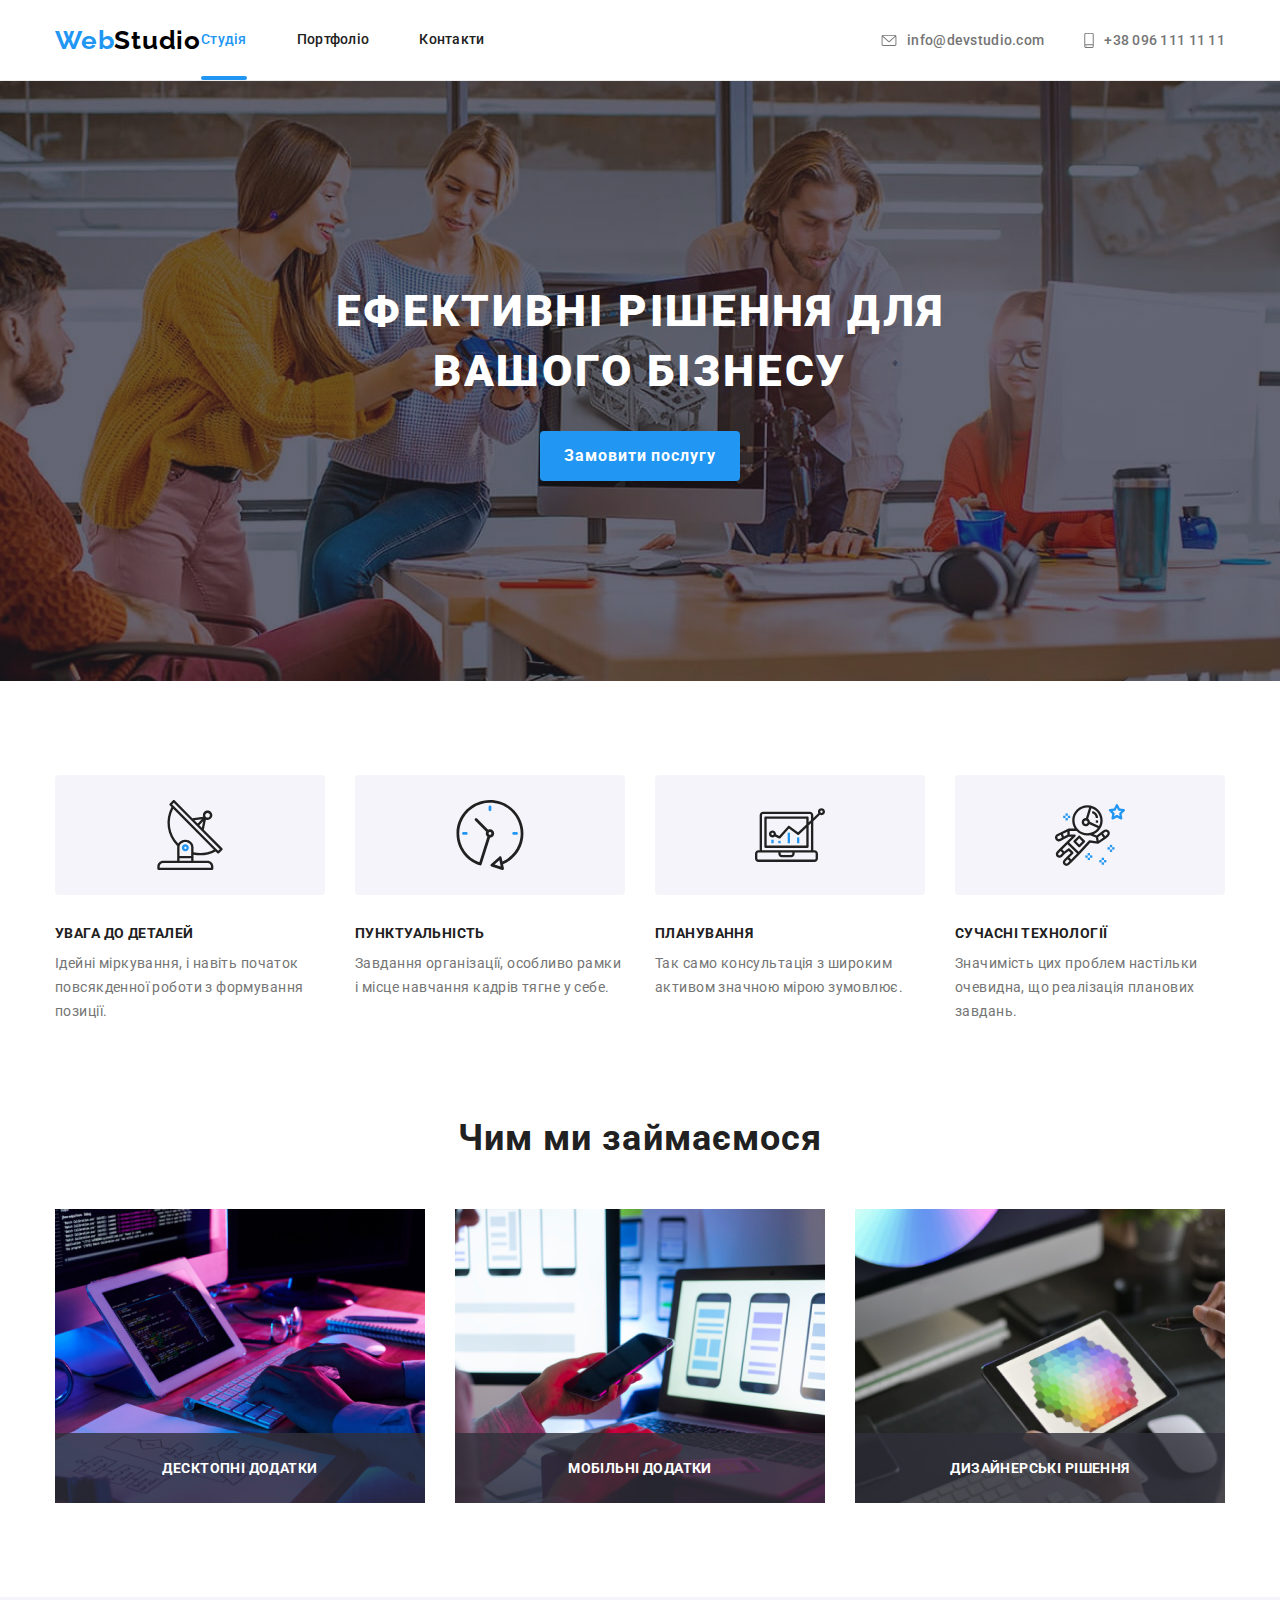
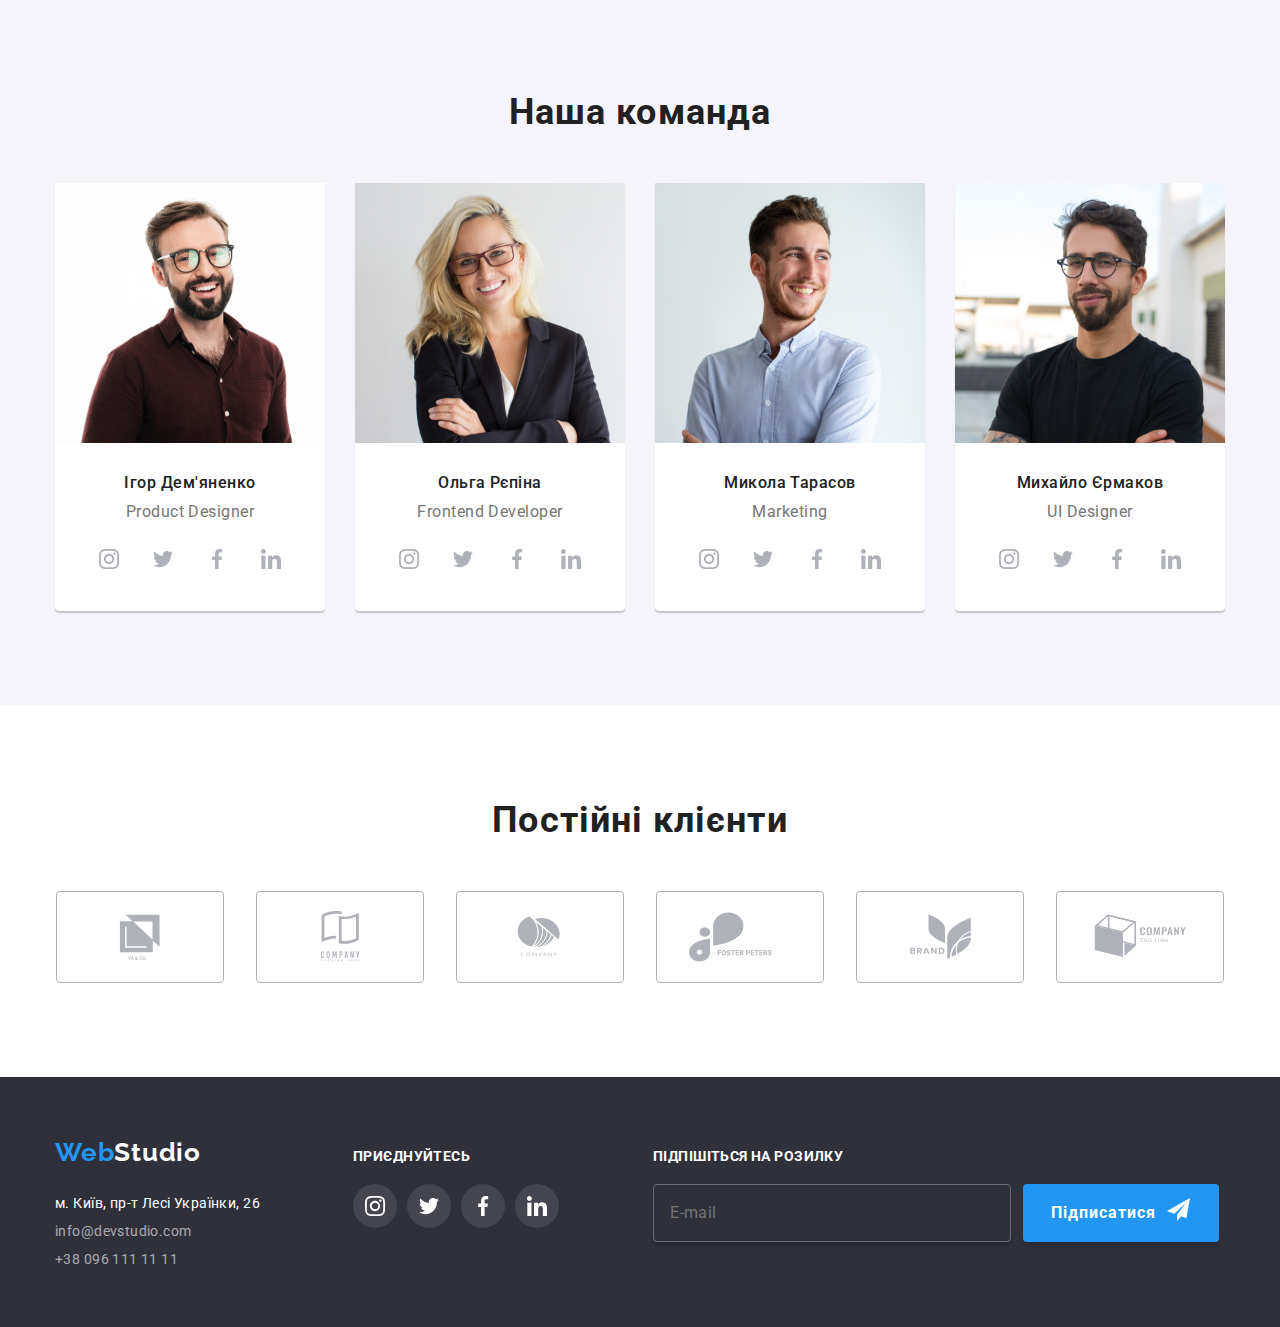
==== commit 08031011: "add header adap" ====
--- a/index.html
+++ b/index.html
@@ -13,43 +13,138 @@
 <body>
 
     <!-- Header -->
+    <!-- <header class="header">
+        <div class="container">
+            <div class="header__non-mobile">
+                <a href="index.html" class="logo">
+                    <span class="logo_blue">Web</span><span>Studio</span>
+                </a>
+                <nav class="nav">
+                    <ul class="nav__list">
+                        <li class="nav__item">
+                            <a class="nav__link_active" href="index.html">Студія</a>
+                        </li>
+                        <li class="nav__item">
+                            <a class="nav__link" href="portfolio.html">Портфоліо</a>
+                        </li>
+                        <li class="nav__item">
+                            <a class="nav__link" href="#">Контакт</a>
+                        </li>
+                    </ul>
+                </nav>
+                <ul class="contact__list">
+                    <li class="contact__item">
+                        <a class="contact__button" href="mailto:info@devstudio.com">
+                            <svg class="contact__logo" width="16" height="16"> 
+                                <use href="./images/svg/icons.svg#mail">
+                            </svg>
+                            info@devstudio.com
+                        </a>
+                    </li>
+                    <li class="contact__item">
+                        <a class="contact__button" href="tel:+380961111111">
+                            <svg class="contact__logo" width="16", height="16">
+                                <use href="./images/svg/icons.svg#phone">
+                            </svg>
+                            +38 096 111 11 11
+                        </a>
+                    </li>
+                </ul>
+            </div>
+            <div class="header__mobile">
+                
+                <div class="container">
+                    <ul>
+                        <li>Home</li>
+                        <li>About</li>
+                        <li>Contact</li>
+                    </ul>
+                </div>
+            </div>
+        </div>
+    </header> -->
     <header class="header">
-        <div class="container">
-            <a href="index.html" class="logo">
-                <span class="logo_blue">Web</span><span>Studio</span>
-            </a>
-            <nav class="nav">
-                <ul class="nav__list">
-                    <li class="nav__item">
-                        <a class="nav__link_active" href="index.html">Студія</a>
-                    </li>
-                    <li class="nav__item">
-                        <a class="nav__link" href="portfolio.html">Портфоліо</a>
-                    </li>
-                    <li class="nav__item">
-                        <a class="nav__link" href="#">Контакт</a>
-                    </li>
-                </ul>
-            </nav>
-            <ul class="contact__list">
-                <li class="contact__item">
-                    <a class="contact__button" href="mailto:info@devstudio.com">
-                        <svg class="contact__logo" width="16" height="16"> 
-                            <use href="./images/svg/icons.svg#mail">
-                        </svg>
-                        info@devstudio.com
-                    </a>
-                </li>
-                <li class="contact__item">
-                    <a class="contact__button" href="tel:+380961111111">
-                        <svg class="contact__logo" width="16", height="16">
-                            <use href="./images/svg/icons.svg#phone">
-                        </svg>
-                        +38 096 111 11 11
-                    </a>
-                </li>
-            </ul>
-        </div>
+      <div class="container header__container">
+        <a class="logo" href="./index.html">
+          <span class="logo_blue"> Web</span><span class="logo_black">Studio</span></a
+        >
+        <nav class="header__nav">
+          <ul class="header__nav-list">
+            <li>
+              <a class="header__nav-link active" href="./index.html">Студія</a>
+            </li>
+            <li>
+              <a class="header__nav-link" href="./portfolio.html">Портфоліо</a>
+            </li>
+            <li><a class="header__nav-link" href="">Контакти</a></li>
+          </ul>
+        </nav>
+        <ul class="header__contacts-list">
+          <li class="header__contacts-item">
+            <a class="header__contacts-link" href="mailto:info@devstudio.com"
+              ><svg class="header__mail-icon">
+                <use href="./images/svg/icons.svg#mail"></use>
+              </svg>info@devstudio.com</a
+            >
+          </li>
+          <li class="header__contacts-item">
+            <a class="header__contacts-link" href="tel:+380961111111"
+              ><svg class="header__tel-icon">
+                <use href="./images/svg/icons.svg#phone"></use>
+              </svg>+38 096 111 11 11</a
+            >
+          </li>
+        </ul>
+      <button class="mobile_button" type="button" data-menu-button aria-expanded="false">
+        <svg class="mobile_button-icon">
+          <use class="mobile_button--close" href="./images/svg/icons.svg#menu_close"></use>
+          <use class="mobile_button--open" href="./images/svg/icons.svg#icon_menu"></use>
+        </svg>
+      </button>
+    </div>
+    <div class="mobile" data-menu>
+      <nav class="mobile__nav">
+        <ul class="mobile__nav-list">
+          <li class="mobile__nav-item">
+            <a href="./index.html" class="mobile__nav-link active">Студія</a>
+          </li>
+          <li class="mobile__nav-item">
+            <a href="./portfolio.html" class="mobile__nav-link">Портфоліо</a>
+          </li>
+          <li class="mobile__nav-item">
+            <a href="" class="mobile__nav-link">Контакти</a>
+          </li>
+        </ul>
+      </nav>
+      <ul class="mobile__contacts-list">
+        <li class="mobile__contacts-item">
+          <a
+            class="mobile__contacts-link link mobile__contacts-link--blue"
+            href="tel:+380961111111"
+            >+38 096 111 11 11</a
+          >
+        </li>
+        <li class="mobile__contacts-item">
+          <a class="mobile__contacts-link" href="mailto:info@devstudio.com"
+            >info@devstudio.com</a
+          >
+        </li>
+      </ul>
+      <ul class="mobile__social-list">
+        <li class="mobile__social-item">
+          <a class="mobile__social-link" href="">Instagram</a>
+        </li>
+        <li class="mobile__social-item">
+          <a class="mobile__social-link" href="">Twitter</a>
+        </li>
+        <li class="mobile__social-item">
+          <a class="mobile__social-link" href="">Facebook</a>
+        </li>
+        <li class="mobile__social-item">
+          <a class="mobile__social-link" href="">LinkedIn</a>
+        </li>
+      </ul>
+    </div>
     </header>
 
     <!-- Main  -->
@@ -469,6 +564,8 @@
             </form>
         </div>
     </div>
+
+    <script src="./js/nav.js"></script>
     <script src="./js/modal.js"></script>
 </body>
 </html>--- a/css/style.css
+++ b/css/style.css
@@ -1,14 +1,6 @@
 @charset "UTF-8";
 .hide {
   display: none;
-}
-
-.active {
-  background: #2196f3;
-  color: #fff;
-  -webkit-box-shadow: 0px 2px 2px rgba(0, 0, 0, 0.12);
-          box-shadow: 0px 2px 2px rgba(0, 0, 0, 0.12);
-  cursor: pointer;
 }
 
 .logo {
@@ -32,105 +24,376 @@
 }
 
 .header {
-  height: 80px;
-  display: -webkit-box;
-  display: -ms-flexbox;
-  display: flex;
+  display: block;
+  border-bottom: 1px solid #ececec;
+}
+.header__container, .header__nav-list, .header__contacts-list {
+  display: -webkit-box;
+  display: -ms-flexbox;
+  display: flex;
+  -webkit-box-pack: justify;
+      -ms-flex-pack: justify;
+          justify-content: space-between;
   -webkit-box-align: center;
       -ms-flex-align: center;
           align-items: center;
-  border-bottom: 1px solid #ececec;
-}
-.header .container {
-  display: -webkit-box;
-  display: -ms-flexbox;
-  display: flex;
+}
+@media screen and (max-width: 480px) {
+  .header .container {
+    max-width: 100%;
+  }
+}
+@media screen and (min-width: 768px) and (max-width: 1199px) {
+  .header .container {
+    max-width: 768px;
+  }
+}
+@media screen and (min-width: 1200px) {
+  .header .container {
+    max-width: 1200px;
+  }
+}
+@media screen and (min-width: 768px) and (max-width: 1199px) {
+  .header__container {
+    padding: 0;
+  }
+}
+@media screen and (min-width: 1200px) {
+  .header__container {
+    padding: 0;
+  }
+}
+@media screen and (max-width: 480px) {
+  .header__nav-list, .header__contacts-list {
+    display: none;
+  }
+}
+@media screen and (max-width: 479px) {
+  .header__nav-list, .header__contacts-list {
+    display: none;
+  }
+}
+@media screen and (min-width: 768px) and (max-width: 1199px) {
+  .header__nav {
+    display: -webkit-box;
+    display: -ms-flexbox;
+    display: flex;
+    margin: 0px;
+  }
+}
+.header__nav-list {
+  list-style: none;
+  gap: 50px;
+}
+@media screen and (min-width: 768px) and (max-width: 1199px) {
+  .header__nav-list {
+    display: -webkit-box;
+    display: -ms-flexbox;
+    display: flex;
+  }
+}
+.header__nav-link {
+  font-weight: 500;
+  line-height: 171.43%;
+  letter-spacing: 0.28px;
+  color: #212121;
+  padding: 32px 0;
+  -webkit-transition-property: color;
+  transition-property: color;
+  -webkit-transition-duration: 250ms;
+          transition-duration: 250ms;
+  -webkit-transition-timing-function: cubic-bezier(0.4, 0, 0.2, 1);
+          transition-timing-function: cubic-bezier(0.4, 0, 0.2, 1);
+}
+.header__nav-link:hover, .header__nav-link:focus {
+  color: #2196f3;
+}
+.header__nav-list .header__nav-link {
+  position: relative;
+}
+.header__nav-list .header__nav-link.active::after {
+  content: "";
+  position: absolute;
+  display: block;
+  width: 100%;
+  height: 4px;
+  border-radius: 2px;
+  background-color: #2196f3;
+}
+@media screen and (min-width: 768px) and (max-width: 1199px) {
+  .header__nav-list .header__nav-link.active::after {
+    bottom: 1px;
+  }
+}
+@media screen and (min-width: 1200px) {
+  .header__nav-list .header__nav-link.active::after {
+    bottom: -1px;
+  }
+}
+.header__contacts-list {
+  font-style: normal;
+  margin-left: auto;
+}
+@media screen and (min-width: 768px) and (max-width: 1199px) {
+  .header__contacts-list {
+    margin-left: auto;
+    margin-right: 0px;
+    display: -webkit-box;
+    display: -ms-flexbox;
+    display: flex;
+    -webkit-box-align: start;
+        -ms-flex-align: start;
+            align-items: flex-start;
+    -webkit-box-orient: vertical;
+    -webkit-box-direction: normal;
+        -ms-flex-direction: column;
+            flex-direction: column;
+    gap: 10px;
+  }
+}
+@media screen and (min-width: 1200px) {
+  .header__contacts-list {
+    margin-right: 0px;
+    -webkit-box-orient: horizontal;
+    -webkit-box-direction: normal;
+        -ms-flex-direction: row;
+            flex-direction: row;
+    -webkit-box-align: center;
+        -ms-flex-align: center;
+            align-items: center;
+    gap: 40px;
+  }
+}
+.header__contacts-link {
+  display: -webkit-inline-box;
+  display: -ms-inline-flexbox;
+  display: inline-flex;
   -webkit-box-align: center;
       -ms-flex-align: center;
           align-items: center;
-}
-.header .logo {
-  margin-bottom: 0;
-}
-
-.nav {
-  margin-left: 93px;
-}
-.nav__list {
-  display: -webkit-box;
-  display: -ms-flexbox;
-  display: flex;
+  color: #757575;
+  font-weight: 500;
+  letter-spacing: 0.28px;
+  padding: 32px 0;
+  -webkit-transition-property: color;
+  transition-property: color;
+  -webkit-transition-duration: 250ms;
+          transition-duration: 250ms;
+  -webkit-transition-timing-function: cubic-bezier(0.4, 0, 0.2, 1);
+          transition-timing-function: cubic-bezier(0.4, 0, 0.2, 1);
+}
+@media screen and (min-width: 768px) and (max-width: 1199px) {
+  .header__contacts-link {
+    font-size: 12px;
+    padding: 0px;
+  }
+}
+@media screen and (min-width: 1200px) {
+  .header__contacts-link {
+    font-size: inherit;
+  }
+}
+.header__contacts-link:hover, .header__contacts-link:focus {
+  color: #2196f3;
+}
+.header__mail-icon, .header__tel-icon {
+  margin-right: 10px;
+  fill: currentColor;
+}
+.header__mail-icon {
+  width: 16px;
+  height: 12px;
+}
+.header__tel-icon {
+  width: 10px;
+  height: 16px;
+}
+.header .active {
+  color: #2196f3;
+}
+
+.mobile_button {
+  position: relative;
   padding: 0;
-  gap: 50px;
-  padding-left: 10px;
-}
-.nav__link {
+  border: none;
+  background-color: transparent;
+  z-index: 100;
+  cursor: pointer;
+}
+@media screen and (max-width: 479px) {
+  .mobile_button {
+    margin-right: 0px;
+    margin-left: 0px;
+  }
+}
+@media screen and (max-width: 480px) {
+  .mobile_button {
+    margin-right: 0px;
+    margin-left: 0px;
+  }
+}
+@media screen and (min-width: 768px) and (max-width: 1199px) {
+  .mobile_button {
+    display: none;
+  }
+}
+@media screen and (min-width: 1200px) {
+  .mobile_button {
+    display: none;
+  }
+}
+
+.mobile_button-icon {
+  width: 40px;
+  height: 40px;
+  -webkit-transition-property: all;
+  transition-property: all;
+  -webkit-transition-duration: 250ms;
+          transition-duration: 250ms;
+  -webkit-transition-timing-function: cubic-bezier(0.4, 0, 0.2, 1);
+          transition-timing-function: cubic-bezier(0.4, 0, 0.2, 1);
+}
+
+.mobile_button:hover .mobile_button-icon, .mobile_button:focus .mobile_button-icon {
+  fill: #2196f3;
+}
+
+.mobile_button--close {
+  opacity: 0;
+}
+
+.mobile_button.is-open .mobile_button--close {
+  opacity: 1;
+}
+
+.mobile_button.is-open .mobile_button--open {
+  opacity: 0;
+}
+
+.mobile {
+  display: -webkit-box;
+  display: -ms-flexbox;
+  display: flex;
+  -webkit-box-orient: vertical;
+  -webkit-box-direction: normal;
+      -ms-flex-direction: column;
+          flex-direction: column;
+  position: fixed;
+  background-color: #fff;
+  width: 100%;
+  height: 100%;
+  top: 0;
+  left: 0;
+  padding: 48px 40px;
+  z-index: 20;
+  -webkit-transform: translateX(100%);
+          transform: translateX(100%);
+  -webkit-transition-duration: 250ms;
+          transition-duration: 250ms;
+  -webkit-transition-timing-function: cubic-bezier(0.4, 0, 0.2, 1);
+          transition-timing-function: cubic-bezier(0.4, 0, 0.2, 1);
+}
+@media screen and (min-width: 768px) and (max-width: 1199px) {
+  .mobile {
+    display: none;
+  }
+}
+@media screen and (min-width: 1200px) {
+  .mobile {
+    display: none;
+  }
+}
+
+.mobile.is-open {
+  -webkit-transform: translateX(0);
+          transform: translateX(0);
+}
+
+.mobile__nav-item:not(:last-child) {
+  margin-bottom: 32px;
+}
+
+.mobile__contacts-list {
+  margin-bottom: 64px;
+  margin-top: auto;
+}
+
+.mobile__contacts-item:not(:last-child) {
+  margin-bottom: 32px;
+}
+
+.mobile__nav-link {
+  font-weight: 500;
+  font-size: 40px;
+  letter-spacing: 0.8px;
   color: #212121;
-  font-size: 14px;
+  -webkit-transition-property: color;
+  transition-property: color;
+  -webkit-transition-duration: 250ms;
+          transition-duration: 250ms;
+  -webkit-transition-timing-function: cubic-bezier(0.4, 0, 0.2, 1);
+          transition-timing-function: cubic-bezier(0.4, 0, 0.2, 1);
+}
+.mobile__nav-link:hover, .mobile__nav-link:focus {
+  color: #2196f3;
+}
+
+.mobile__contacts-link {
   font-weight: 500;
-  line-height: normal;
-  letter-spacing: 0.28px;
-  word-wrap: break-word;
-  font-family: "Roboto", sans-serif;
-  -webkit-transition: color 0.5s;
-  transition: color 0.5s;
-}
-.nav__link:hover, .nav__link:focus {
+  font-size: 24px;
+  letter-spacing: 0.48px;
+  color: var(--gray);
+  -webkit-transition-property: color;
+  transition-property: color;
+  -webkit-transition-duration: 250ms;
+          transition-duration: 250ms;
+  -webkit-transition-timing-function: cubic-bezier(0.4, 0, 0.2, 1);
+          transition-timing-function: cubic-bezier(0.4, 0, 0.2, 1);
+}
+.mobile__contacts-link:hover, .mobile__contacts-link:focus {
   color: #2196f3;
 }
-.nav__link_active {
-  position: relative;
+
+.mobile__contacts-link--blue {
+  font-size: 34px;
+  font-weight: 500;
+  letter-spacing: 0.68px;
   color: #2196f3;
-  font-size: 14px;
+}
+
+.mobile__social-list {
+  display: -webkit-box;
+  display: -ms-flexbox;
+  display: flex;
+  -ms-flex-wrap: wrap;
+      flex-wrap: wrap;
+}
+
+.mobile__social-item {
+  display: -webkit-box;
+  display: -ms-flexbox;
+  display: flex;
+}
+
+.mobile__social-item:not(:last-child) {
+  margin-right: 10px;
+}
+
+.mobile__social-item:not(:last-child)::after {
+  content: "";
+  width: 1px;
+  height: 100%;
+  margin-left: 10px;
+  background-color: rgba(33, 33, 33, 0.2);
+  display: block;
+}
+
+.mobile__social-link {
   font-weight: 500;
-  line-height: normal;
-  letter-spacing: 0.28px;
-  word-wrap: break-word;
-  font-family: "Roboto", sans-serif;
-}
-.nav__link_active::after {
-  content: "";
-  display: block;
-  bottom: -31px;
-  border-radius: 2px;
-  left: 0;
-  width: 100%;
-  height: 4px;
-  background-color: #2196f3;
-  position: absolute;
-}
-
-.contact__list {
-  display: -webkit-box;
-  display: -ms-flexbox;
-  display: flex;
-  margin-left: auto;
-  gap: 40px;
-}
-.contact__button {
-  color: #757575;
-  font-size: 14px;
-  font-weight: 500;
-  line-height: normal;
-  letter-spacing: 0.28px;
-  word-wrap: break-word;
-  font-family: "Roboto", sans-serif;
-  display: -webkit-box;
-  display: -ms-flexbox;
-  display: flex;
-  -webkit-box-align: center;
-      -ms-flex-align: center;
-          align-items: center;
-  -webkit-transition: color 0.5s;
-  transition: color 0.5s;
-  white-space: nowrap;
-}
-.contact__button:hover, .contact__button:focus {
+  font-size: 18px;
+  line-height: 1.22;
+  letter-spacing: 0.36px;
   color: #2196f3;
-}
-.contact__logo {
-  fill: currentColor;
-  margin-right: 10px;
 }
 
 .footer {
@@ -564,6 +827,7 @@
   word-wrap: break-word;
   font-family: "Roboto", sans-serif;
   margin-bottom: 12px;
+  text-align: center;
 }
 .form__label {
   color: #757575;
@@ -830,13 +1094,6 @@
           box-shadow: 0px 2px 2px rgba(0, 0, 0, 0.12);
 }
 
-.active {
-  background: #2196f3;
-  color: #fff;
-  -webkit-box-shadow: 0px 2px 2px rgba(0, 0, 0, 0.12);
-          box-shadow: 0px 2px 2px rgba(0, 0, 0, 0.12);
-}
-
 a,
 ul,
 body,
@@ -850,11 +1107,11 @@
 }
 
 body {
-  font-family: var(--roboto_font);
+  font-family: "Roboto", sans-serif;
   font-style: normal;
   line-height: normal;
   font-size: 14px;
-  background-color: var(--white);
+  background-color: white;
   margin: 0;
   padding: 0;
 }
@@ -872,11 +1129,25 @@
 }
 
 .container {
-  width: 1200px;
   padding-left: 15px;
   padding-right: 15px;
   margin-left: auto;
   margin-right: auto;
+}
+@media screen and (min-width: 1200px) {
+  .container {
+    max-width: 1200px;
+  }
+}
+@media screen and (min-width: 768px) and (max-width: 1199px) {
+  .container {
+    max-width: 768px;
+  }
+}
+@media screen and (max-width: 480px) {
+  .container {
+    max-width: 480px;
+  }
 }
 
 .title {
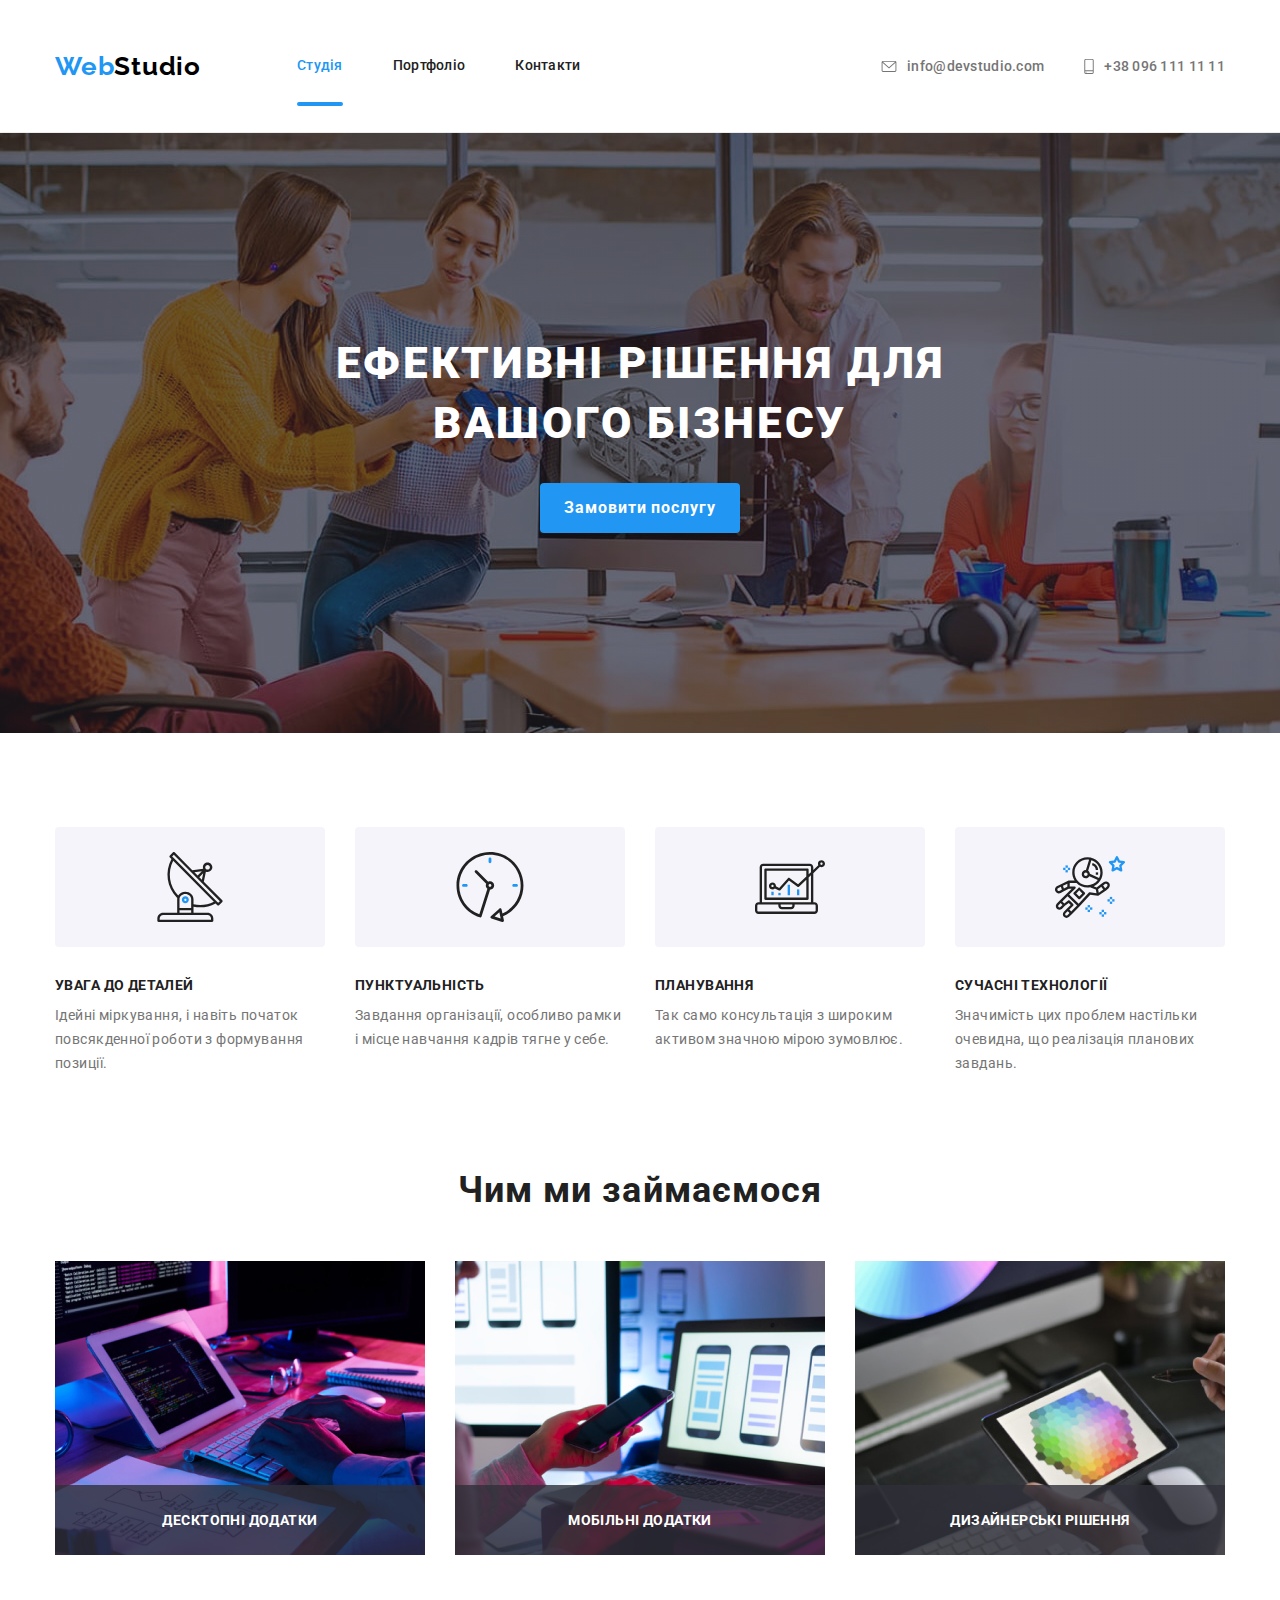
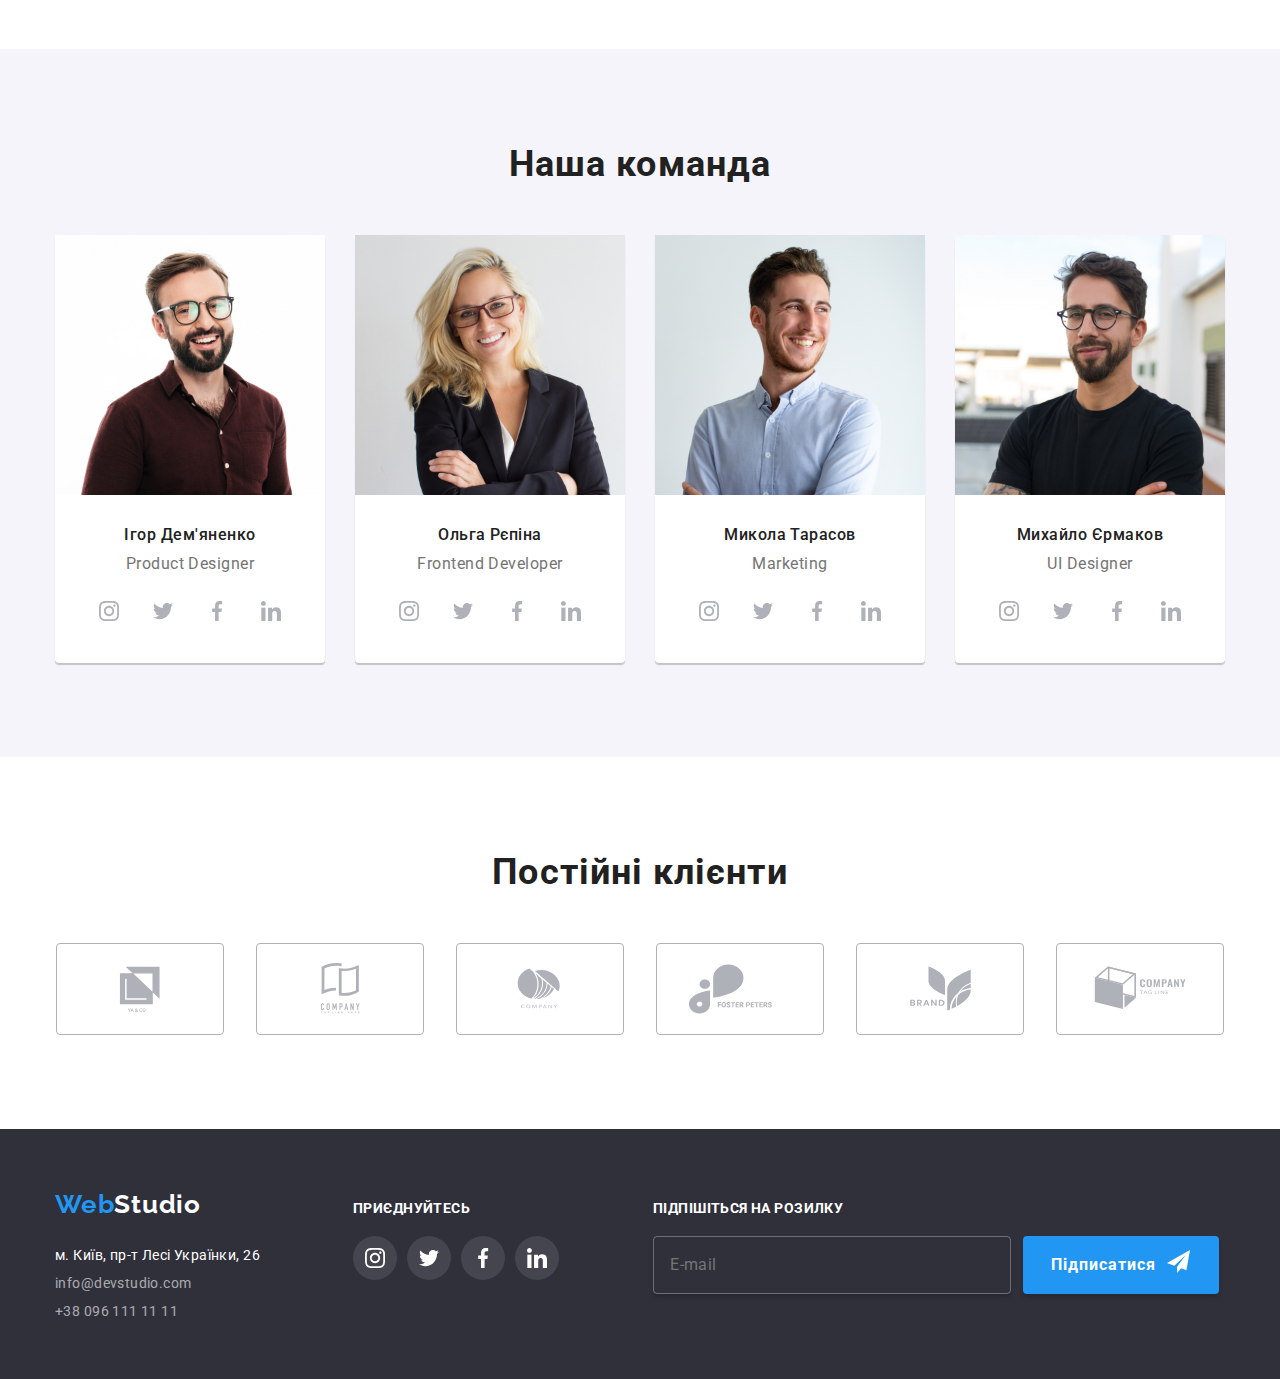
==== commit 864b9a87: "finish adaptive tablet" ====
--- a/index.html
+++ b/index.html
@@ -11,58 +11,6 @@
     <title>Web Studio</title>  
 </head>
 <body>
-
-    <!-- Header -->
-    <!-- <header class="header">
-        <div class="container">
-            <div class="header__non-mobile">
-                <a href="index.html" class="logo">
-                    <span class="logo_blue">Web</span><span>Studio</span>
-                </a>
-                <nav class="nav">
-                    <ul class="nav__list">
-                        <li class="nav__item">
-                            <a class="nav__link_active" href="index.html">Студія</a>
-                        </li>
-                        <li class="nav__item">
-                            <a class="nav__link" href="portfolio.html">Портфоліо</a>
-                        </li>
-                        <li class="nav__item">
-                            <a class="nav__link" href="#">Контакт</a>
-                        </li>
-                    </ul>
-                </nav>
-                <ul class="contact__list">
-                    <li class="contact__item">
-                        <a class="contact__button" href="mailto:info@devstudio.com">
-                            <svg class="contact__logo" width="16" height="16"> 
-                                <use href="./images/svg/icons.svg#mail">
-                            </svg>
-                            info@devstudio.com
-                        </a>
-                    </li>
-                    <li class="contact__item">
-                        <a class="contact__button" href="tel:+380961111111">
-                            <svg class="contact__logo" width="16", height="16">
-                                <use href="./images/svg/icons.svg#phone">
-                            </svg>
-                            +38 096 111 11 11
-                        </a>
-                    </li>
-                </ul>
-            </div>
-            <div class="header__mobile">
-                
-                <div class="container">
-                    <ul>
-                        <li>Home</li>
-                        <li>About</li>
-                        <li>Contact</li>
-                    </ul>
-                </div>
-            </div>
-        </div>
-    </header> -->
     <header class="header">
       <div class="container header__container">
         <a class="logo" href="./index.html">
@@ -448,7 +396,7 @@
 
     <!-- Footer -->
     <footer class="footer">
-        <div class="container">
+        <div class="container container__footer">
             <div class="info">
                 <a href="index.html" class="logo">
                     <span class="logo_blue">Web</span><span class="logo_white">Studio</span>
--- a/css/style.css
+++ b/css/style.css
@@ -1,6 +1,10 @@
 @charset "UTF-8";
 .hide {
   display: none;
+}
+
+.no-scroll {
+  overflow: hidden;
 }
 
 .logo {
@@ -26,6 +30,7 @@
 .header {
   display: block;
   border-bottom: 1px solid #ececec;
+  padding: 26px 0;
 }
 .header__container, .header__nav-list, .header__contacts-list {
   display: -webkit-box;
@@ -72,6 +77,9 @@
   .header__nav-list, .header__contacts-list {
     display: none;
   }
+}
+.header__nav {
+  margin-left: 96px;
 }
 @media screen and (min-width: 768px) and (max-width: 1199px) {
   .header__nav {
@@ -122,7 +130,7 @@
 }
 @media screen and (min-width: 768px) and (max-width: 1199px) {
   .header__nav-list .header__nav-link.active::after {
-    bottom: 1px;
+    bottom: -10px;
   }
 }
 @media screen and (min-width: 1200px) {
@@ -136,7 +144,7 @@
 }
 @media screen and (min-width: 768px) and (max-width: 1199px) {
   .header__contacts-list {
-    margin-left: auto;
+    margin-left: 0;
     margin-right: 0px;
     display: -webkit-box;
     display: -ms-flexbox;
@@ -414,6 +422,20 @@
       -ms-flex-align: baseline;
           align-items: baseline;
 }
+@media screen and (min-width: 768px) and (max-width: 1199px) {
+  .footer .container {
+    -ms-flex-wrap: wrap;
+        flex-wrap: wrap;
+    -webkit-box-pack: justify;
+        -ms-flex-pack: justify;
+            justify-content: space-between;
+  }
+  .footer .container:nth-child(2) {
+    -webkit-box-pack: center;
+        -ms-flex-pack: center;
+            justify-content: center;
+  }
+}
 .footer__title {
   color: white;
   font-size: 14px;
@@ -428,10 +450,40 @@
 .footer__form-box {
   margin-left: 94px;
 }
+@media screen and (min-width: 768px) and (max-width: 1199px) {
+  .footer__form-box {
+    display: -webkit-box;
+    display: -ms-flexbox;
+    display: flex;
+    -webkit-box-orient: vertical;
+    -webkit-box-direction: normal;
+        -ms-flex-direction: column;
+            flex-direction: column;
+    -webkit-box-align: center;
+        -ms-flex-align: center;
+            align-items: center;
+    margin-left: 0;
+    margin-top: 60px;
+  }
+}
 .footer__form {
   display: -webkit-box;
   display: -ms-flexbox;
   display: flex;
+}
+@media screen and (min-width: 768px) and (max-width: 1199px) {
+  .footer__form {
+    -webkit-box-orient: vertical;
+    -webkit-box-direction: normal;
+        -ms-flex-direction: column;
+            flex-direction: column;
+    gap: 20px;
+    -webkit-box-align: center;
+        -ms-flex-align: center;
+            align-items: center;
+    -ms-flex-wrap: wrap;
+        flex-wrap: wrap;
+  }
 }
 .footer__input {
   color: rgba(255, 255, 255, 0.6);
@@ -478,6 +530,11 @@
 .info {
   margin-right: 93px;
 }
+@media screen and (min-width: 768px) and (max-width: 1199px) {
+  .info {
+    text-align: center;
+  }
+}
 .info__items:not(:last-child) {
   margin-bottom: 12px;
 }
@@ -510,11 +567,20 @@
   padding-top: 94px;
   padding-bottom: 94px;
 }
+.about__item {
+  max-width: 350px;
+}
 .about__list {
   gap: 30px;
   display: -webkit-box;
   display: -ms-flexbox;
   display: flex;
+}
+@media screen and (min-width: 768px) and (max-width: 1199px) {
+  .about__list {
+    -ms-flex-wrap: wrap;
+        flex-wrap: wrap;
+  }
 }
 .about__title {
   color: #212121;
@@ -544,6 +610,11 @@
   padding: 25px 100px;
   margin-bottom: 30px;
 }
+@media screen and (min-width: 768px) and (max-width: 1199px) {
+  .icon-box {
+    padding: 25px 142px;
+  }
+}
 
 .client {
   text-align: center;
@@ -559,6 +630,12 @@
       -ms-flex-pack: center;
           justify-content: center;
   gap: 30px;
+}
+@media screen and (min-width: 768px) and (max-width: 1199px) {
+  .client__list {
+    -ms-flex-wrap: wrap;
+        flex-wrap: wrap;
+  }
 }
 .client__card {
   max-height: 92px;
@@ -663,6 +740,12 @@
   -ms-flex-wrap: nowrap;
       flex-wrap: nowrap;
 }
+@media screen and (min-width: 768px) and (max-width: 1199px) {
+  .worker__list {
+    -ms-flex-wrap: wrap;
+        flex-wrap: wrap;
+  }
+}
 .worker__card {
   background-color: #fff;
   -webkit-box-shadow: 0px 2px 1px rgba(0, 0, 0, 0.2);
@@ -672,8 +755,19 @@
 .worker__img {
   margin-bottom: 30px;
 }
+@media screen and (min-width: 768px) and (max-width: 1199px) {
+  .worker__img {
+    width: 354px;
+    height: 374px;
+  }
+}
 .worker__info {
   padding: 0 32px 30px;
+}
+@media screen and (min-width: 768px) and (max-width: 1199px) {
+  .worker__info {
+    padding: 0 74px 24px;
+  }
 }
 .worker__name {
   color: #212121;
@@ -700,6 +794,16 @@
   text-align: center;
   padding-bottom: 94px;
 }
+@media screen and (min-width: 768px) and (max-width: 1199px) {
+  .work {
+    display: none;
+  }
+}
+@media screen and (max-width: 480px) {
+  .work {
+    display: none;
+  }
+}
 .work__list {
   display: -webkit-box;
   display: -ms-flexbox;
@@ -708,6 +812,12 @@
   -webkit-box-pack: center;
       -ms-flex-pack: center;
           justify-content: center;
+}
+@media screen and (min-width: 768px) and (max-width: 1199px) {
+  .work__list {
+    -ms-flex-wrap: wrap;
+        flex-wrap: wrap;
+  }
 }
 .work__card {
   position: relative;
@@ -778,6 +888,11 @@
   -webkit-transition-timing-function: cubic-bezier(0.4, 0, 0.2, 1);
           transition-timing-function: cubic-bezier(0.4, 0, 0.2, 1);
 }
+@media screen and (min-width: 768px) and (max-width: 1199px) {
+  .modal-window {
+    min-width: 450px;
+  }
+}
 
 .close-button {
   display: -webkit-box;
@@ -941,6 +1056,11 @@
   color: white;
   margin-left: -2px;
 }
+@media screen and (min-width: 768px) and (max-width: 1199px) {
+  .checkbox__input:checked::before {
+    margin-left: 2px;
+  }
+}
 .checkbox__text {
   color: #757575;
   font-size: 14px;
@@ -950,6 +1070,12 @@
   word-wrap: break-word;
   font-family: "Roboto", sans-serif;
 }
+@media screen and (min-width: 768px) and (max-width: 1199px) {
+  .checkbox__text {
+    font-size: 12px;
+    white-space: nowrap;
+  }
+}
 .checkbox__link {
   color: #2196f3;
   font-size: 14px;
@@ -960,6 +1086,11 @@
   font-family: "Roboto", sans-serif;
   text-decoration: underline;
 }
+@media screen and (min-width: 768px) and (max-width: 1199px) {
+  .checkbox__link {
+    font-size: 12px;
+  }
+}
 
 .portfolio {
   padding-top: 94px;
@@ -976,6 +1107,14 @@
   -webkit-box-pack: center;
       -ms-flex-pack: center;
           justify-content: center;
+}
+@media screen and (min-width: 768px) and (max-width: 1199px) {
+  .portfolio__list {
+    gap: 24px;
+    -webkit-box-pack: start;
+        -ms-flex-pack: start;
+            justify-content: start;
+  }
 }
 
 .card {
@@ -986,6 +1125,11 @@
   transition: box-shadow 0.5s;
   transition: box-shadow 0.5s, -webkit-box-shadow 0.5s;
 }
+@media screen and (min-width: 768px) and (max-width: 1199px) {
+  .card {
+    max-width: 354px;
+  }
+}
 .card:hover, .card:focus {
   -webkit-box-shadow: 1px 4px 6px rgba(0, 0, 0, 0.16);
           box-shadow: 1px 4px 6px rgba(0, 0, 0, 0.16);
@@ -993,6 +1137,11 @@
 .card:hover .overlay, .card:focus .overlay {
   -webkit-transform: translateY(0);
           transform: translateY(0);
+}
+@media screen and (min-width: 768px) and (max-width: 1199px) {
+  .card__img {
+    max-width: 100%;
+  }
 }
 .card__image-container {
   position: relative;
@@ -1162,6 +1311,11 @@
   margin-bottom: 50px;
 }
 
+@media screen and (min-width: 768px) and (max-width: 1199px) {
+  .social {
+    text-align: center;
+  }
+}
 .social__list {
   display: -webkit-box;
   display: -ms-flexbox;
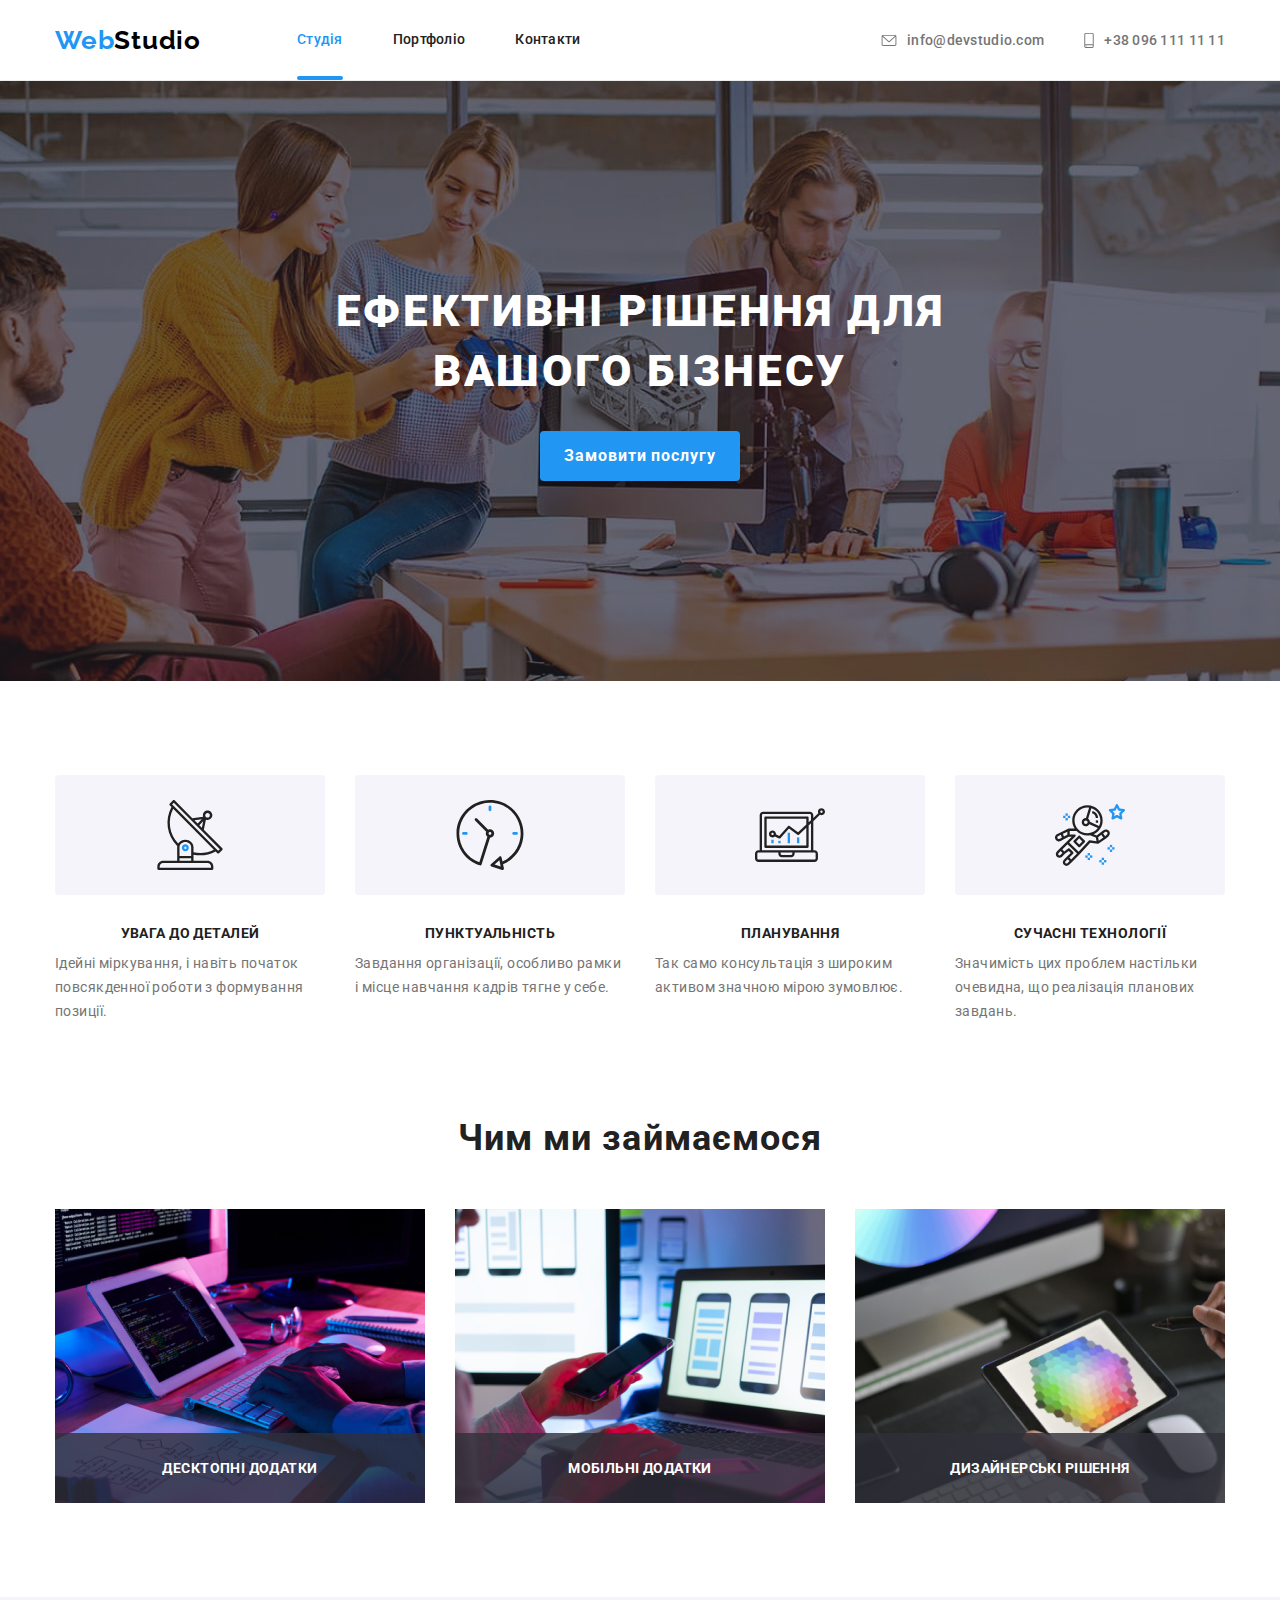
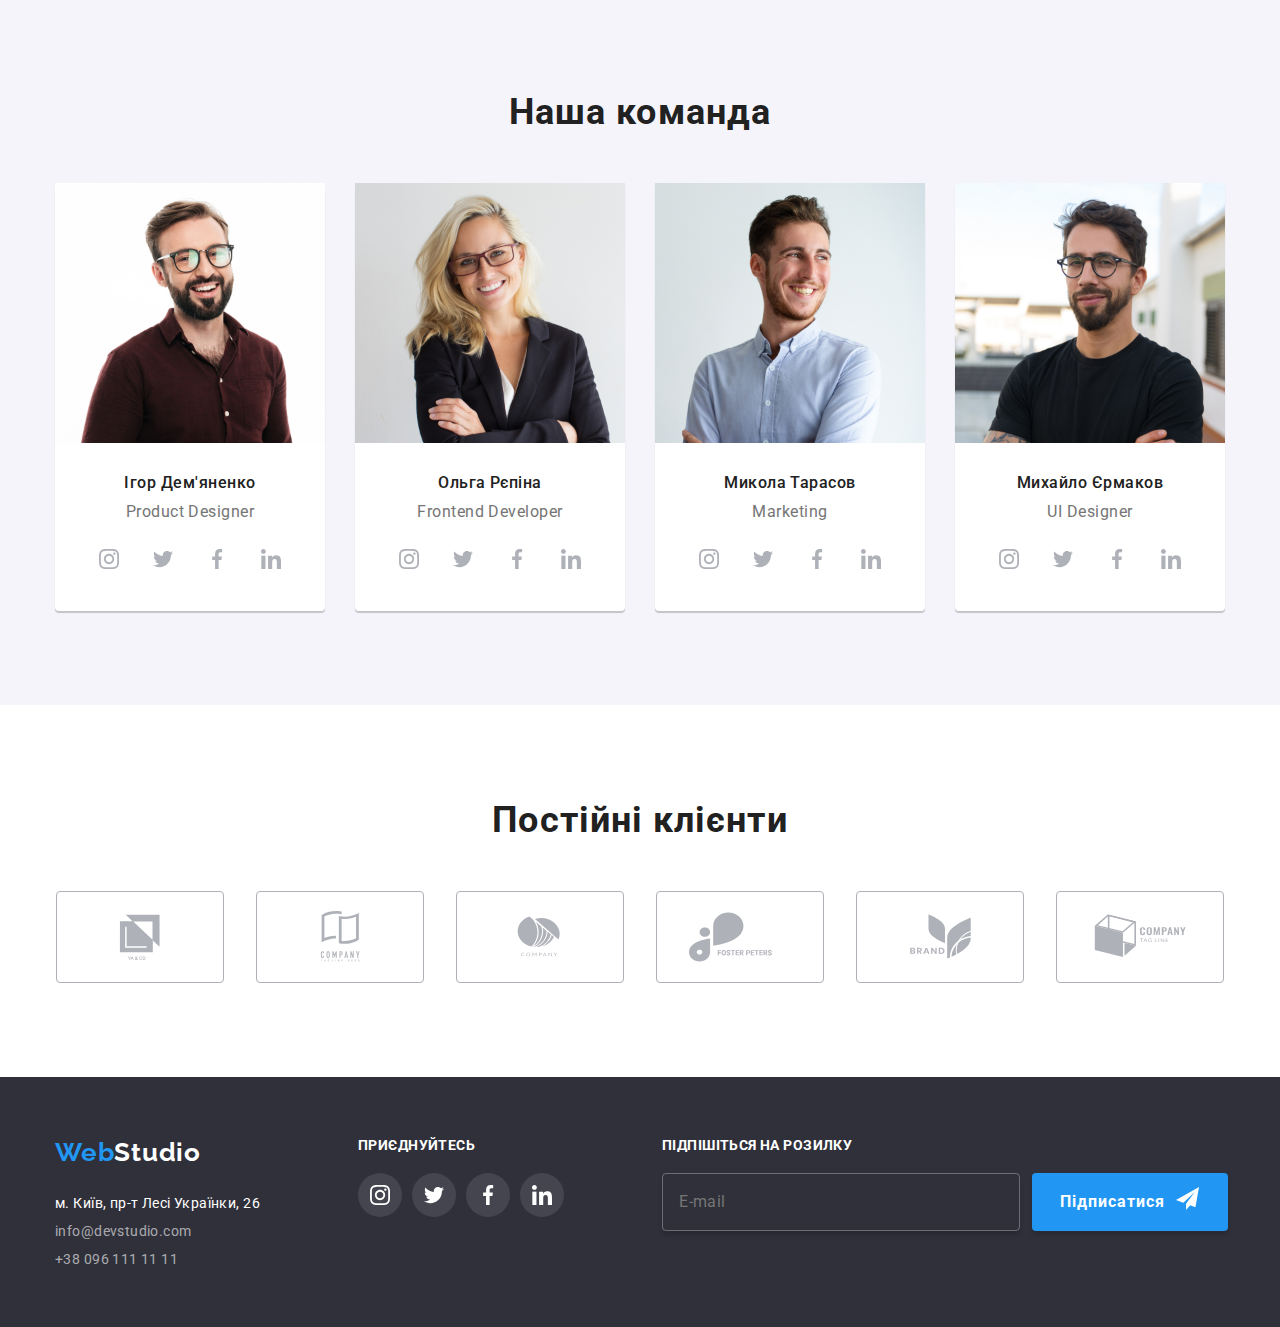
==== commit 458233f2: "правкі до 7 лул" ====
--- a/index.html
+++ b/index.html
@@ -396,12 +396,12 @@
 
     <!-- Footer -->
     <footer class="footer">
-        <div class="container container__footer">
-            <div class="info">
+        <div class="container footer__container">
+            <div class="footer__inner">
                 <a href="index.html" class="logo">
                     <span class="logo_blue">Web</span><span class="logo_white">Studio</span>
                 </a>
-                <address class="info__box">
+                <address class="info">
                     <ul class="info__list">
                         <li class="info__items">
                             <a class="address__link" rel="nofollow" href="https://goo.gl/maps/qWS8BV7t2WGqXTAa9">м. Київ, пр-т Лесі Українки, 26</a>
@@ -415,7 +415,7 @@
                     </ul>
                 </address>
             </div>
-            <div class="social">
+            <div class="footer__inner">
                 <p class="footer__title">Приєднуйтесь</p>
                 <ul class="social__list social__list_g10">
                     <li class="social__item">
@@ -448,7 +448,7 @@
                     </li>
                 </ul>
             </div>
-            <div class="footer__form-box">
+            <div class="footer__inner">
                 <p class="footer__title">Підпішіться на розилку</p>
                 <form class="footer__form">
                     <input type="email" class="footer__input" required placeholder="E-mail">
--- a/css/style.css
+++ b/css/style.css
@@ -30,7 +30,16 @@
 .header {
   display: block;
   border-bottom: 1px solid #ececec;
-  padding: 26px 0;
+}
+@media screen and (min-width: 768px) and (max-width: 1199px) {
+  .header {
+    padding: 26px 0;
+  }
+}
+@media screen and (max-width: 480px) {
+  .header {
+    padding: 26px 0;
+  }
 }
 .header__container, .header__nav-list, .header__contacts-list {
   display: -webkit-box;
@@ -50,7 +59,7 @@
 }
 @media screen and (min-width: 768px) and (max-width: 1199px) {
   .header .container {
-    max-width: 768px;
+    max-width: 730px;
   }
 }
 @media screen and (min-width: 1200px) {
@@ -288,8 +297,8 @@
           flex-direction: column;
   position: fixed;
   background-color: #fff;
-  width: 100%;
-  height: 100%;
+  width: 100vh;
+  height: 100vh;
   top: 0;
   left: 0;
   padding: 48px 40px;
@@ -408,32 +417,91 @@
   background-color: #2f303a;
   color: #fff;
 }
+.footer__inner:not(:first-child) {
+  margin-left: 98px;
+}
+@media screen and (max-width: 480px) {
+  .footer__inner:not(:first-child) {
+    margin-left: 0;
+  }
+}
+@media screen and (min-width: 768px) and (max-width: 1199px) {
+  .footer__inner:not(:first-child) {
+    margin-left: 0;
+  }
+}
+@media screen and (max-width: 480px) {
+  .footer__inner:nth-child(1) {
+    text-align: center;
+    margin-bottom: 60px;
+  }
+}
+@media screen and (min-width: 768px) and (max-width: 1199px) {
+  .footer__inner:nth-child(1) {
+    text-align: center;
+  }
+}
+@media screen and (max-width: 480px) {
+  .footer__inner:nth-child(2) {
+    text-align: center;
+    margin-bottom: 60px;
+  }
+}
+@media screen and (min-width: 768px) and (max-width: 1199px) {
+  .footer__inner:nth-child(2) {
+    text-align: center;
+  }
+}
+@media screen and (max-width: 480px) {
+  .footer__inner:nth-child(3) {
+    text-align: center;
+  }
+}
+@media screen and (min-width: 768px) and (max-width: 1199px) {
+  .footer__inner:nth-child(3) {
+    margin-top: 60px;
+    text-align: center;
+  }
+}
 .footer .logo {
   display: inline-block;
   margin-bottom: 28px;
 }
-.footer .container {
+.footer__container {
   display: -webkit-box;
   display: -ms-flexbox;
   display: flex;
   padding-top: 60px;
   padding-bottom: 60px;
-  -webkit-box-align: baseline;
-      -ms-flex-align: baseline;
-          align-items: baseline;
-}
-@media screen and (min-width: 768px) and (max-width: 1199px) {
-  .footer .container {
+}
+.footer__container > .footer__inner:nth-child(3) {
+  -webkit-box-pack: center;
+      -ms-flex-pack: center;
+          justify-content: center;
+}
+@media screen and (max-width: 480px) {
+  .footer__container {
+    -ms-flex-wrap: wrap;
+        flex-wrap: wrap;
+    -webkit-box-orient: vertical;
+    -webkit-box-direction: normal;
+        -ms-flex-direction: column;
+            flex-direction: column;
+    -webkit-box-align: center;
+        -ms-flex-align: center;
+            align-items: center;
+    -webkit-box-pack: center;
+        -ms-flex-pack: center;
+            justify-content: center;
+  }
+}
+@media screen and (min-width: 768px) and (max-width: 1199px) {
+  .footer__container {
     -ms-flex-wrap: wrap;
         flex-wrap: wrap;
     -webkit-box-pack: justify;
         -ms-flex-pack: justify;
             justify-content: space-between;
-  }
-  .footer .container:nth-child(2) {
-    -webkit-box-pack: center;
-        -ms-flex-pack: center;
-            justify-content: center;
   }
 }
 .footer__title {
@@ -466,6 +534,22 @@
     margin-top: 60px;
   }
 }
+@media screen and (max-width: 480px) {
+  .footer__form-box {
+    margin-left: 0;
+    margin-top: 60px;
+    display: -webkit-box;
+    display: -ms-flexbox;
+    display: flex;
+    -webkit-box-orient: vertical;
+    -webkit-box-direction: normal;
+        -ms-flex-direction: column;
+            flex-direction: column;
+    -webkit-box-align: center;
+        -ms-flex-align: center;
+            align-items: center;
+  }
+}
 .footer__form {
   display: -webkit-box;
   display: -ms-flexbox;
@@ -485,6 +569,23 @@
         flex-wrap: wrap;
   }
 }
+@media screen and (max-width: 480px) {
+  .footer__form {
+    -webkit-box-orient: vertical;
+    -webkit-box-direction: normal;
+        -ms-flex-direction: column;
+            flex-direction: column;
+    -webkit-box-pack: center;
+        -ms-flex-pack: center;
+            justify-content: center;
+    -webkit-box-align: center;
+        -ms-flex-align: center;
+            align-items: center;
+    gap: 20px;
+    -ms-flex-wrap: wrap;
+        flex-wrap: wrap;
+  }
+}
 .footer__input {
   color: rgba(255, 255, 255, 0.6);
   font-size: 16px;
@@ -500,6 +601,11 @@
   border-radius: 4px;
   border: 1px rgba(255, 255, 255, 0.3) solid;
   padding: 16px 0px 16px 16px;
+}
+@media screen and (max-width: 480px) {
+  .footer__input {
+    width: 450px;
+  }
 }
 .footer__button {
   background: #2196f3;
@@ -526,15 +632,17 @@
       -ms-flex-pack: center;
           justify-content: center;
 }
-
-.info {
-  margin-right: 93px;
-}
-@media screen and (min-width: 768px) and (max-width: 1199px) {
-  .info {
-    text-align: center;
-  }
-}
+@media screen and (min-width: 768px) and (max-width: 1199px) {
+  .footer__button {
+    margin-left: 0;
+  }
+}
+@media screen and (max-width: 480px) {
+  .footer__button {
+    margin-left: 0;
+  }
+}
+
 .info__items:not(:last-child) {
   margin-bottom: 12px;
 }
@@ -557,6 +665,7 @@
   letter-spacing: 0.42px;
   word-wrap: break-word;
   font-family: "Roboto", sans-serif;
+  white-space: nowrap;
 }
 
 .button__icon {
@@ -570,6 +679,11 @@
 .about__item {
   max-width: 350px;
 }
+@media screen and (max-width: 480px) {
+  .about__item {
+    max-width: 100%;
+  }
+}
 .about__list {
   gap: 30px;
   display: -webkit-box;
@@ -580,6 +694,15 @@
   .about__list {
     -ms-flex-wrap: wrap;
         flex-wrap: wrap;
+  }
+}
+@media screen and (max-width: 480px) {
+  .about__list {
+    -ms-flex-wrap: wrap;
+        flex-wrap: wrap;
+    -webkit-box-pack: center;
+        -ms-flex-pack: center;
+            justify-content: center;
   }
 }
 .about__title {
@@ -592,6 +715,7 @@
   font-family: "Roboto", sans-serif;
   text-transform: uppercase;
   margin-bottom: 10px;
+  text-align: center;
 }
 .about__text {
   color: #757575;
@@ -615,6 +739,11 @@
     padding: 25px 142px;
   }
 }
+@media screen and (max-width: 480px) {
+  .icon-box {
+    padding: 25px 190px;
+  }
+}
 
 .client {
   text-align: center;
@@ -633,6 +762,13 @@
 }
 @media screen and (min-width: 768px) and (max-width: 1199px) {
   .client__list {
+    -ms-flex-wrap: wrap;
+        flex-wrap: wrap;
+  }
+}
+@media screen and (max-width: 480px) {
+  .client__list {
+    gap: 17px;
     -ms-flex-wrap: wrap;
         flex-wrap: wrap;
   }
@@ -663,6 +799,11 @@
   fill: currentColor;
   -webkit-transition: color 0.5s, border 0.5s;
   transition: color 0.5s, border 0.5s;
+}
+@media screen and (max-width: 480px) {
+  .client__logo {
+    padding: 16px 52px;
+  }
 }
 .client__logo:hover, .client__logo:focus {
   color: #1c81d4;
@@ -746,27 +887,41 @@
         flex-wrap: wrap;
   }
 }
+@media screen and (max-width: 480px) {
+  .worker__list {
+    -ms-flex-wrap: wrap;
+        flex-wrap: wrap;
+  }
+}
 .worker__card {
   background-color: #fff;
   -webkit-box-shadow: 0px 2px 1px rgba(0, 0, 0, 0.2);
           box-shadow: 0px 2px 1px rgba(0, 0, 0, 0.2);
   border-radius: 4px;
 }
-.worker__img {
-  margin-bottom: 30px;
-}
 @media screen and (min-width: 768px) and (max-width: 1199px) {
   .worker__img {
     width: 354px;
     height: 374px;
   }
 }
+@media screen and (max-width: 480px) {
+  .worker__img {
+    width: 100%;
+    height: 100%;
+  }
+}
 .worker__info {
-  padding: 0 32px 30px;
+  padding: 30px 32px 30px;
 }
 @media screen and (min-width: 768px) and (max-width: 1199px) {
   .worker__info {
-    padding: 0 74px 24px;
+    padding: 30px 74px 24px;
+  }
+}
+@media screen and (max-width: 480px) {
+  .worker__info {
+    padding: 30px 120px 24px;
   }
 }
 .worker__name {
@@ -1127,7 +1282,14 @@
 }
 @media screen and (min-width: 768px) and (max-width: 1199px) {
   .card {
-    max-width: 354px;
+    max-width: 345px;
+  }
+}
+@media screen and (max-width: 480px) {
+  .card {
+    max-width: 450px;
+    max-height: 404px;
+    margin: 0px;
   }
 }
 .card:hover, .card:focus {
@@ -1141,12 +1303,26 @@
 @media screen and (min-width: 768px) and (max-width: 1199px) {
   .card__img {
     max-width: 100%;
+  }
+}
+@media screen and (max-width: 480px) {
+  .card__img {
+    width: 100%;
+    height: 100%;
+    -o-object-fit: cover;
+       object-fit: cover;
   }
 }
 .card__image-container {
   position: relative;
   display: inline-block;
   overflow: hidden;
+}
+@media screen and (max-width: 480px) {
+  .card__image-container {
+    width: 450px;
+    height: 294px;
+  }
 }
 
 .overlay {
@@ -1166,6 +1342,12 @@
   transition-property: transform, -webkit-transform;
   background-color: #2196f3;
 }
+@media screen and (max-width: 480px) {
+  .overlay {
+    -webkit-transform: translateY(134%);
+            transform: translateY(134%);
+  }
+}
 .overlay__text {
   color: white;
   font-size: 18px;
@@ -1177,6 +1359,11 @@
   padding: 64px 24px;
   opacity: 0.9;
 }
+@media screen and (max-width: 480px) {
+  .overlay__text {
+    padding: 77px 24px;
+  }
+}
 
 .card-text {
   padding: 20px 24px;
@@ -1209,11 +1396,29 @@
           justify-content: center;
   margin-bottom: 50px;
 }
+@media screen and (max-width: 480px) {
+  .button-row {
+    -webkit-box-pack: normal;
+        -ms-flex-pack: normal;
+            justify-content: normal;
+  }
+}
 .button-row__list {
   display: -webkit-box;
   display: -ms-flexbox;
   display: flex;
   gap: 8px;
+}
+@media screen and (max-width: 480px) {
+  .button-row__list {
+    -ms-flex-wrap: wrap;
+        flex-wrap: wrap;
+    max-width: 350px;
+    -webkit-box-pack: normal;
+        -ms-flex-pack: normal;
+            justify-content: normal;
+    row-gap: 15px;
+  }
 }
 .button-row__filter {
   background: #f5f4fa;
@@ -1316,6 +1521,11 @@
     text-align: center;
   }
 }
+@media screen and (max-width: 480px) {
+  .social {
+    text-align: center;
+  }
+}
 .social__list {
   display: -webkit-box;
   display: -ms-flexbox;
